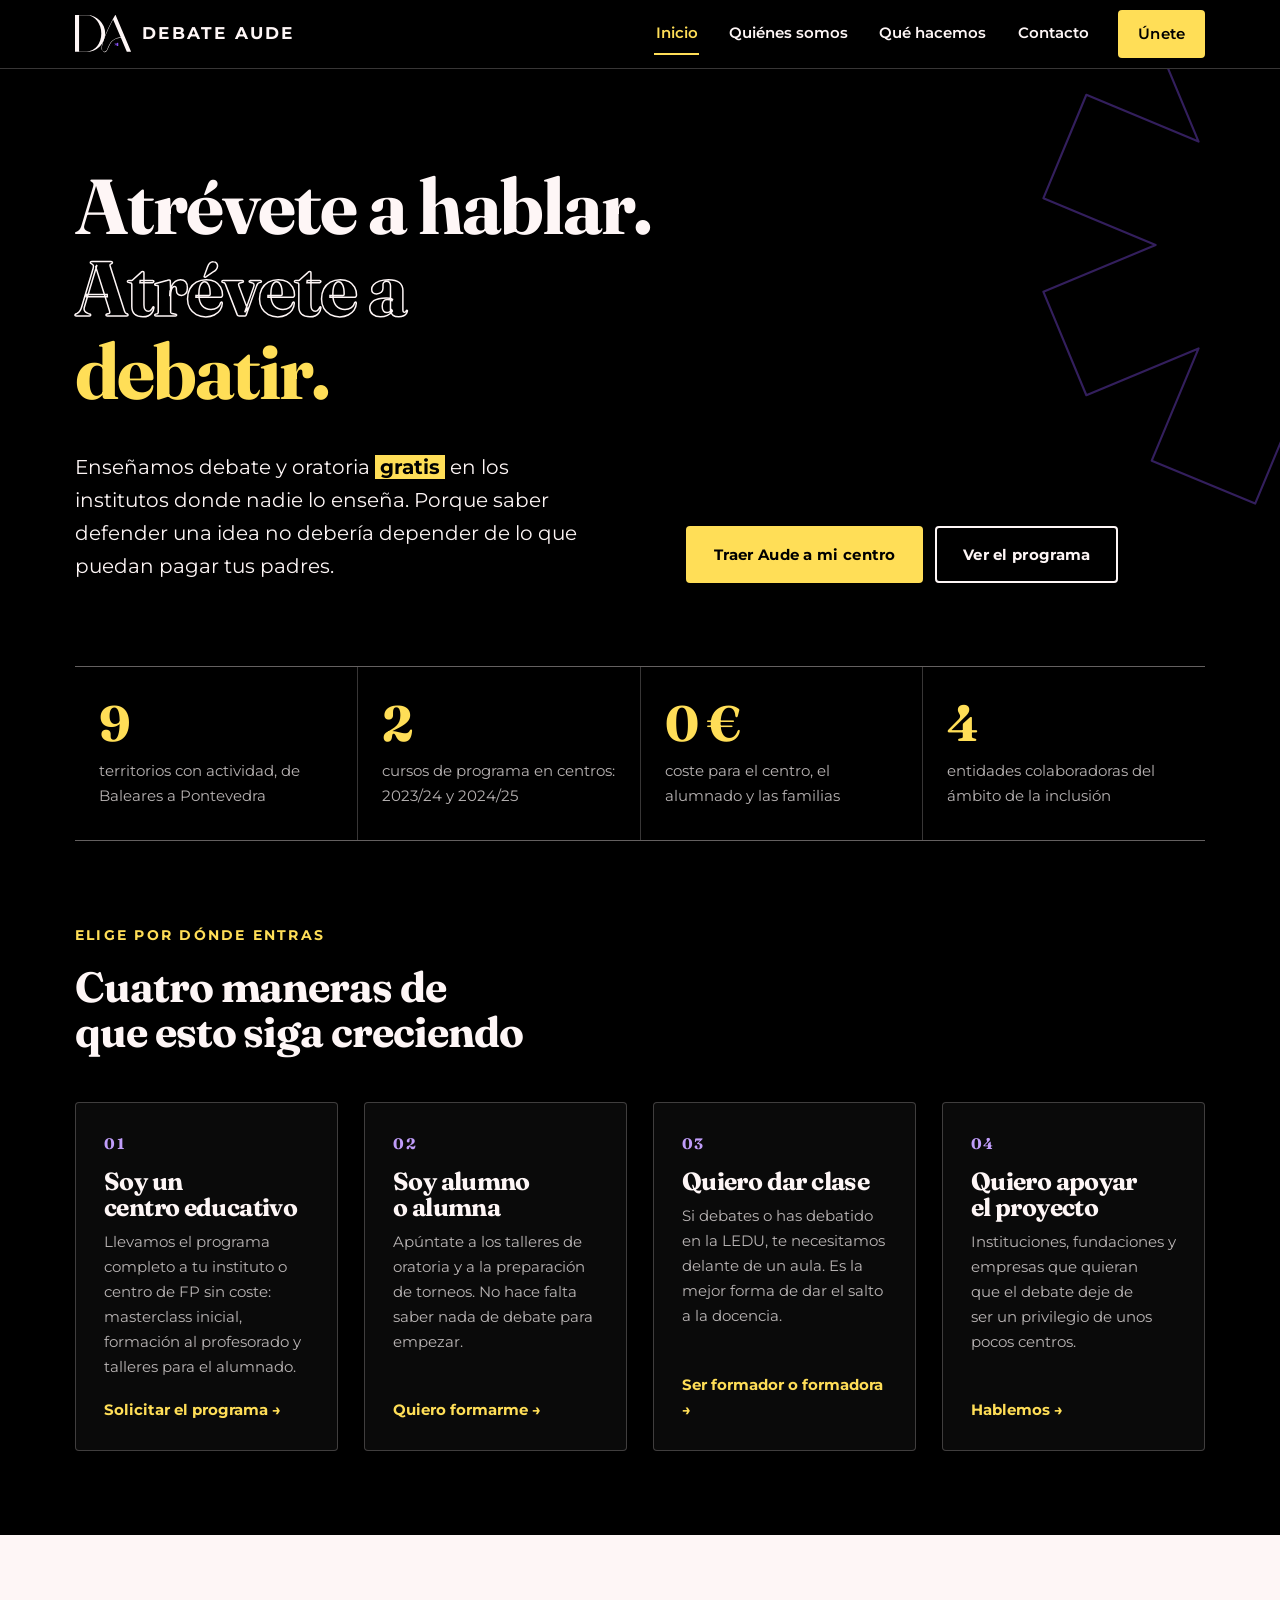
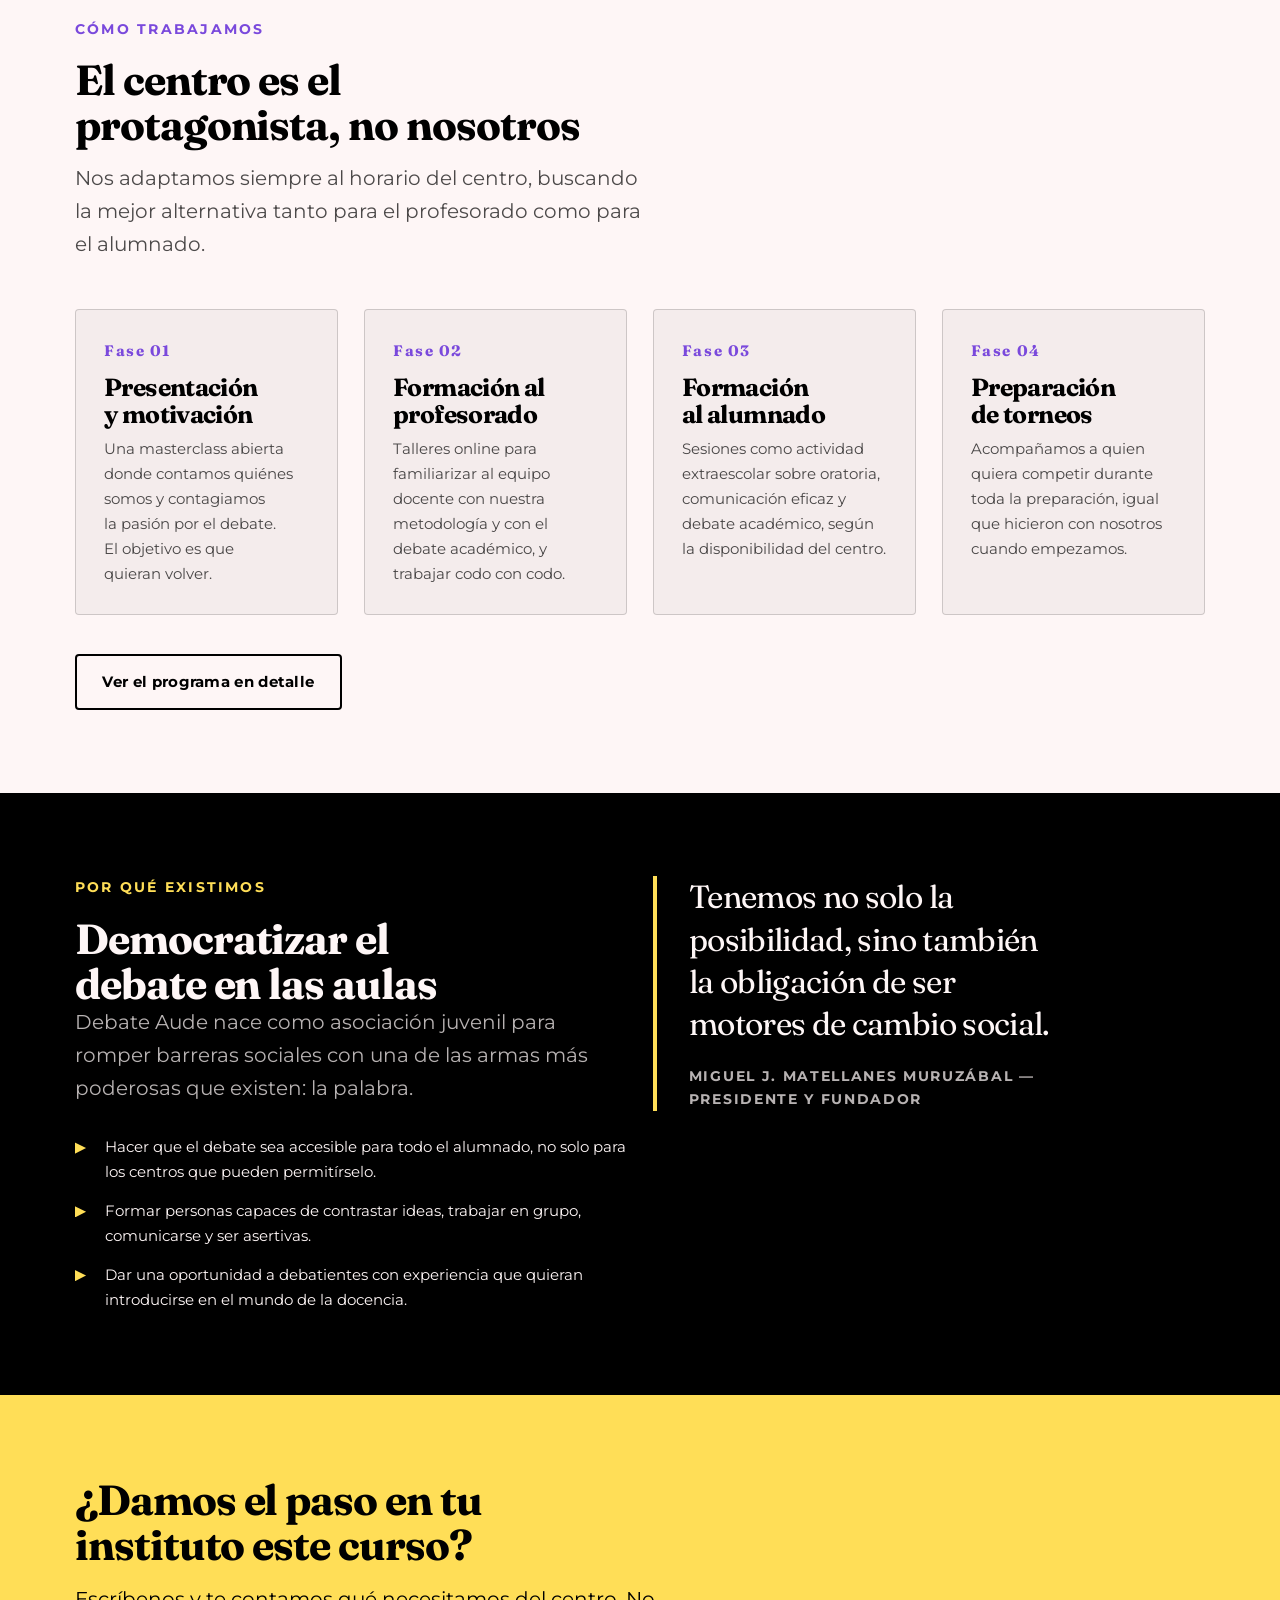
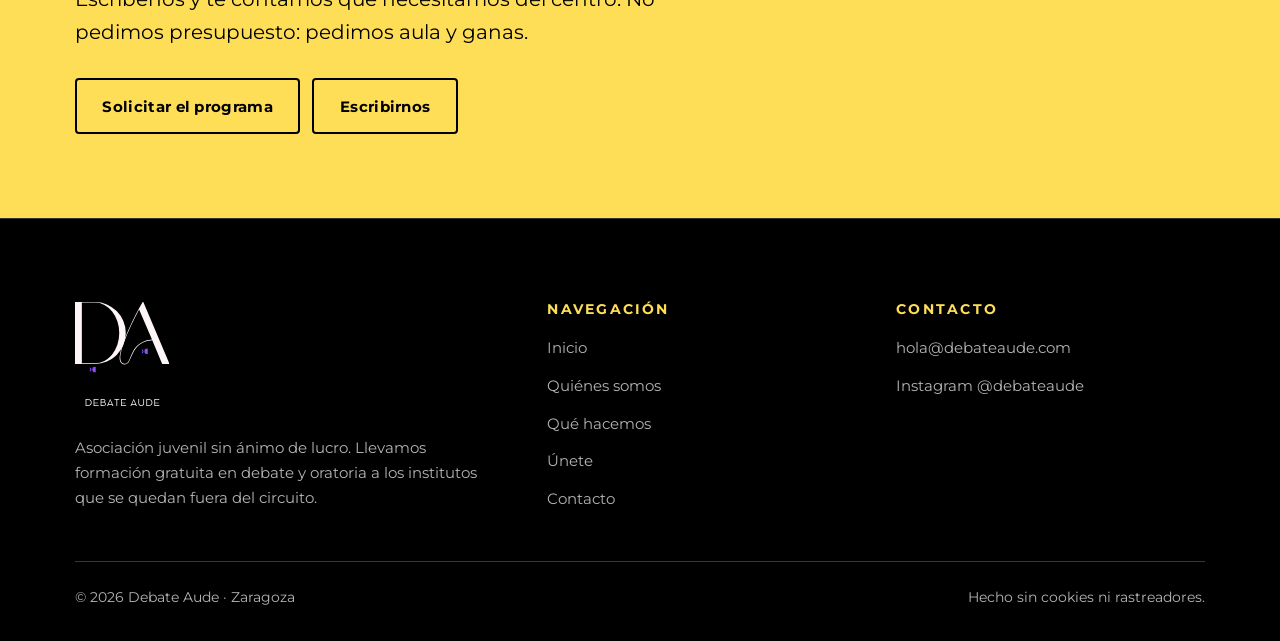
==== index.html @ 536e4e4a "Sitio completo de Debate Aude según el manual de identidad Identidad tomada del Manual de Identidad " ====
<!doctype html>
<html lang="es">
<head>
<meta charset="utf-8">
<meta name="viewport" content="width=device-width, initial-scale=1">
<title>Debate Aude · Formación gratuita en debate y oratoria</title>
<meta name="description" content="Asociación juvenil que lleva formación gratuita en debate y oratoria a institutos y centros de FP de toda España. Atrévete a hablar, atrévete a debatir.">
<link rel="canonical" href="https://debateaude.com/">
<meta name="theme-color" content="#000000">
<meta property="og:type" content="website">
<meta property="og:site_name" content="Debate Aude">
<meta property="og:locale" content="es_ES">
<meta property="og:title" content="Debate Aude · Formación gratuita en debate y oratoria">
<meta property="og:description" content="Asociación juvenil que lleva formación gratuita en debate y oratoria a institutos y centros de FP de toda España. Atrévete a hablar, atrévete a debatir.">
<meta property="og:url" content="https://debateaude.com/">
<meta property="og:image" content="https://debateaude.com/assets/og-debate-aude.png">
<meta property="og:image:width" content="1200">
<meta property="og:image:height" content="630">
<meta property="og:image:alt" content="Debate Aude — atrévete a hablar, atrévete a debatir">
<meta name="twitter:card" content="summary_large_image">
<link rel="icon" href="/assets/favicon.svg" type="image/svg+xml">
<link rel="preconnect" href="https://fonts.googleapis.com">
<link rel="preconnect" href="https://fonts.gstatic.com" crossorigin>
<link rel="stylesheet" href="https://fonts.googleapis.com/css2?family=Fraunces:ital,opsz,wght@0,9..144,400;0,9..144,700;1,9..144,400&family=Montserrat:wght@400;500;600;700&display=swap">
<link rel="stylesheet" href="/styles.css">
<script type="application/ld+json">
{
  "@context": "https://schema.org",
  "@type": "Organization",
  "@id": "https://debateaude.com/#organizacion",
  "name": "Debate Aude",
  "url": "https://debateaude.com/",
  "logo": "https://debateaude.com/assets/logo-aude.svg",
  "image": "https://debateaude.com/assets/og-debate-aude.png",
  "slogan": "Atrévete a hablar, atrévete a debatir",
  "description": "Asociación juvenil que imparte formación gratuita en debate y oratoria en institutos y centros de FP de toda España.",
  "email": "hola@debateaude.com",
  "foundingLocation": {"@type": "Place", "name": "Zaragoza, España"},
  "areaServed": {"@type": "Country", "name": "España"},
  "sameAs": ["https://www.instagram.com/debateaude/"],
  "contactPoint": [{
    "@type": "ContactPoint",
    "contactType": "Solicitudes de centros educativos",
    "email": "hola@debateaude.com",
    "availableLanguage": ["es"]
  }]
}
</script>
</head>
<body>
<a class="saltar" href="#contenido">Saltar al contenido principal</a>
<header class="cabecera">
  <div class="contenedor cabecera__fila">
    <a class="marca" href="/"><svg class="marca__iso" xmlns="http://www.w3.org/2000/svg" viewBox="0 0 193.67 130.95" role="img" aria-label="Debate Aude"><defs><clipPath id="cab-r1"><rect x="738.36" y="451.07" width="11.98" height="11.86"/></clipPath><clipPath id="cab-r2"><rect x="844.99" y="413.72" width="11.98" height="11.86"/></clipPath></defs><g transform="translate(-707.92 -318.71)"><path fill="currentColor" transform="translate(701.63 445.66) scale(0.17982 -0.17982)" d="M263 0H35V706H263Q335 706 398.0 678.5Q461 651 509.5 602.5Q558 554 585.5 490.0Q613 426 613 352Q613 279 585.5 215.0Q558 151 509.5 102.5Q461 54 398.0 27.0Q335 0 263 0ZM113 699V8H263Q320 8 370.0 34.5Q420 61 458.0 108.5Q496 156 517.5 218.0Q539 280 539 352Q539 424 517.5 486.5Q496 549 458.0 597.0Q420 645 370.0 672.0Q320 699 263 699Z"/><path fill="currentColor" transform="translate(792.8 445.66) scale(0.17982 -0.17982)" d="M521 0 408 271Q344 265 302.5 245.0Q261 225 235.5 196.5Q210 168 194.5 137.0Q179 106 167 79Q153 42 136.5 17.5Q120 -7 86 -6Q82 -5 78.5 -4.0Q75 -3 70 1Q29 19 37 88Q41 121 51.5 162.5Q62 204 80 252Q107 324 143.5 404.5Q180 485 220.5 563.5Q261 642 299 706H306L605 0ZM405 278 258 620Q212 532 165.5 434.5Q119 337 87 250Q69 202 58.5 161.0Q48 120 44 88Q43 57 49.0 35.5Q55 14 73 8Q78 7 80.5 6.0Q83 5 87 3Q117 1 132.0 24.0Q147 47 159 81Q171 109 187.0 140.5Q203 172 229.5 201.0Q256 230 298.0 251.0Q340 272 405 278Z"/><g clip-path="url(#cab-r1)" fill="var(--marca-acento, #8751F4)"><path fill-rule="evenodd" d="M733.54 457.07a4 4 0 1 0 7.99 0a4 4 0 1 0 -7.99 0ZM735.54 457.07a2 2 0 1 0 4 0a2 2 0 1 0 -4 0Z"/><path d="M743.53 457.07a6 6 0 1 0 11.99 0a6 6 0 1 0 -11.99 0Z"/></g><g clip-path="url(#cab-r2)" fill="var(--marca-acento, #8751F4)"><path fill-rule="evenodd" d="M840.18 419.72a4 4 0 1 0 7.99 0a4 4 0 1 0 -7.99 0ZM842.18 419.72a2 2 0 1 0 4 0a2 2 0 1 0 -4 0Z"/><path d="M850.17 419.72a6 6 0 1 0 11.99 0a6 6 0 1 0 -11.99 0Z"/></g></g></svg><span class="marca__texto">Debate Aude</span></a>
    <nav aria-label="Principal">
      <button class="nav__boton" type="button" id="nav-boton" aria-expanded="false" aria-controls="nav-lista" hidden>
        <span class="barras" aria-hidden="true"></span><span>Menú</span>
      </button>
      <ul class="nav__lista" id="nav-lista">
        <li><a href="/" aria-current="page">Inicio</a></li>
        <li><a href="/quienes-somos.html">Quiénes somos</a></li>
        <li><a href="/que-hacemos.html">Qué hacemos</a></li>
        <li><a href="/contacto.html">Contacto</a></li>
        <li><a class="boton boton--primario" href="/unete.html">Únete</a></li>
      </ul>
    </nav>
  </div>
</header>
<main id="contenido">

<section class="portada">
  <div class="portada__zigzag" aria-hidden="true"><svg xmlns="http://www.w3.org/2000/svg" viewBox="-2 -2 732.74 732.74" aria-hidden="true" focusable="false"><polyline points="574.74,60.5 510.12,218.62 668.24,152.62 728.74,298.37 570.62,364.37 728.74,430.37 668.24,576.12 510.12,510.12 574.74,668.24 429,728.74 364.37,570.62 298.37,728.74 152.62,668.24 218.62,510.12 60.5,576.12 0,430.37 158.12,364.37 0,298.37 60.5,152.62 218.62,218.62 152.62,60.5 298.37,0 364.37,158.12 429,0 574.74,60.5" fill="none" stroke="currentColor" stroke-width="3" stroke-linejoin="round"/></svg></div>
  <div class="contenedor">
    <h1>Atrévete a hablar.<br><span class="contorno">Atrévete a</span><br><span class="amarillo">debatir.</span></h1>
    <div class="portada__pie">
      <p>Enseñamos debate y oratoria <span class="marcado">gratis</span> en los institutos
      donde nadie lo enseña. Porque saber defender una idea no debería depender
      de lo que puedan pagar tus padres.</p>
      <div class="acciones">
        <a class="boton boton--primario" href="/unete.html#centro">Traer Aude a mi centro</a>
        <a class="boton boton--secundario" href="/que-hacemos.html">Ver el programa</a>
      </div>
    </div>
  </div>
</section>

<section aria-labelledby="cifras-titulo">
  <h2 class="solo-lectores" id="cifras-titulo">Debate Aude en cifras</h2>
  <div class="contenedor">
    <dl class="cifras">
      <div><dt>9</dt><dd>territorios con actividad, de Baleares a Pontevedra</dd></div>
      <div><dt>2</dt><dd>cursos de programa en centros: 2023/24 y 2024/25</dd></div>
      <div><dt>0 €</dt><dd>coste para el centro, el alumnado y las familias</dd></div>
      <div><dt>4</dt><dd>entidades colaboradoras del ámbito de la inclusión</dd></div>
    </dl>
  </div>
</section>

<section class="seccion" aria-labelledby="rutas-titulo">
  <div class="contenedor">
    <div class="encabezado">
      <p class="rotulo">Elige por dónde entras</p>
      <h2 id="rutas-titulo">Cuatro maneras de que esto siga creciendo</h2>
    </div>
    <ul class="rejilla rejilla--4">
      <li class="tarjeta"><span class="tarjeta__num">01</span>
        <h3>Soy un centro educativo</h3>
        <p>Llevamos el programa completo a tu instituto o centro de FP sin coste:
        masterclass inicial, formación al profesorado y talleres para el alumnado.</p>
        <a class="tarjeta__enlace" href="/unete.html#centro">Solicitar el programa</a></li>
      <li class="tarjeta"><span class="tarjeta__num">02</span>
        <h3>Soy alumno o alumna</h3>
        <p>Apúntate a los talleres de oratoria y a la preparación de torneos.
        No hace falta saber nada de debate para empezar.</p>
        <a class="tarjeta__enlace" href="/unete.html#alumnado">Quiero formarme</a></li>
      <li class="tarjeta"><span class="tarjeta__num">03</span>
        <h3>Quiero dar clase</h3>
        <p>Si debates o has debatido en la LEDU, te necesitamos delante de un aula.
        Es la mejor forma de dar el salto a la docencia.</p>
        <a class="tarjeta__enlace" href="/unete.html#voluntariado">Ser formador o formadora</a></li>
      <li class="tarjeta"><span class="tarjeta__num">04</span>
        <h3>Quiero apoyar el proyecto</h3>
        <p>Instituciones, fundaciones y empresas que quieran que el debate deje
        de ser un privilegio de unos pocos centros.</p>
        <a class="tarjeta__enlace" href="/contacto.html">Hablemos</a></li>
    </ul>
  </div>
</section>

<section class="seccion seccion--claro" aria-labelledby="programa-titulo">
  <div class="contenedor">
    <div class="encabezado">
      <p class="rotulo">Cómo trabajamos</p>
      <h2 id="programa-titulo">El centro es el protagonista, no nosotros</h2>
      <p class="entradilla">Nos adaptamos siempre al horario del centro, buscando la mejor
      alternativa tanto para el profesorado como para el alumnado.</p>
    </div>
    <ol class="rejilla rejilla--4">
      <li class="tarjeta"><span class="tarjeta__num">Fase 01</span>
        <h3>Presentación y motivación</h3>
        <p>Una masterclass abierta donde contamos quiénes somos y contagiamos la
        pasión por el debate. El objetivo es que quieran volver.</p></li>
      <li class="tarjeta"><span class="tarjeta__num">Fase 02</span>
        <h3>Formación al profesorado</h3>
        <p>Talleres online para familiarizar al equipo docente con nuestra metodología
        y con el debate académico, y trabajar codo con codo.</p></li>
      <li class="tarjeta"><span class="tarjeta__num">Fase 03</span>
        <h3>Formación al alumnado</h3>
        <p>Sesiones como actividad extraescolar sobre oratoria, comunicación eficaz
        y debate académico, según la disponibilidad del centro.</p></li>
      <li class="tarjeta"><span class="tarjeta__num">Fase 04</span>
        <h3>Preparación de torneos</h3>
        <p>Acompañamos a quien quiera competir durante toda la preparación, igual
        que hicieron con nosotros cuando empezamos.</p></li>
    </ol>
    <p class="tras-rejilla"><a class="boton boton--secundario" href="/que-hacemos.html">Ver el programa en detalle</a></p>
  </div>
</section>

<section class="seccion" aria-labelledby="mision-titulo">
  <div class="contenedor rejilla rejilla--2 alinear-arriba">
    <div>
      <p class="rotulo">Por qué existimos</p>
      <h2 id="mision-titulo" class="titulo-seccion">Democratizar el debate en las aulas</h2>
      <p class="entradilla">Debate Aude nace como asociación juvenil para romper barreras
      sociales con una de las armas más poderosas que existen: la palabra.</p>
      <ul class="lista-marcada espacio-arriba">
        <li>Hacer que el debate sea accesible para todo el alumnado, no solo para los
        centros que pueden permitírselo.</li>
        <li>Formar personas capaces de contrastar ideas, trabajar en grupo, comunicarse
        y ser asertivas.</li>
        <li>Dar una oportunidad a debatientes con experiencia que quieran introducirse
        en el mundo de la docencia.</li>
      </ul>
    </div>
    <figure class="cita">
      <blockquote><p>Tenemos no solo la posibilidad, sino también la obligación de ser
      motores de cambio social.</p></blockquote>
      <figcaption>Miguel J. Matellanes Muruzábal — Presidente y fundador</figcaption>
    </figure>
  </div>
</section>

<section class="seccion seccion--acento" aria-labelledby="cta-titulo">
  <div class="contenedor">
    <h2 id="cta-titulo" class="titulo-seccion estrecho">¿Damos el paso en tu instituto este curso?</h2>
    <p class="entradilla espacio-arriba-s">Escríbenos y te contamos qué necesitamos del
    centro. No pedimos presupuesto: pedimos aula y ganas.</p>
    <div class="acciones espacio-arriba">
      <a class="boton boton--secundario" href="/unete.html#centro">Solicitar el programa</a>
      <a class="boton boton--secundario" href="/contacto.html">Escribirnos</a>
    </div>
  </div>
</section>

</main>
<footer class="pie">
  <div class="contenedor">
    <div class="pie__rejilla">
      <div>
        <a class="marca marca--pie" href="/" aria-label="Debate Aude · inicio"><svg xmlns="http://www.w3.org/2000/svg" viewBox="0 0 193.67 212.99" role="img" aria-label="Debate Aude"><defs><clipPath id="pie-r1"><rect x="738.36" y="451.07" width="11.98" height="11.86"/></clipPath><clipPath id="pie-r2"><rect x="844.99" y="413.72" width="11.98" height="11.86"/></clipPath></defs><g transform="translate(-707.92 -318.71)"><path fill="currentColor" transform="translate(701.63 445.66) scale(0.17982 -0.17982)" d="M263 0H35V706H263Q335 706 398.0 678.5Q461 651 509.5 602.5Q558 554 585.5 490.0Q613 426 613 352Q613 279 585.5 215.0Q558 151 509.5 102.5Q461 54 398.0 27.0Q335 0 263 0ZM113 699V8H263Q320 8 370.0 34.5Q420 61 458.0 108.5Q496 156 517.5 218.0Q539 280 539 352Q539 424 517.5 486.5Q496 549 458.0 597.0Q420 645 370.0 672.0Q320 699 263 699Z"/><path fill="currentColor" transform="translate(792.8 445.66) scale(0.17982 -0.17982)" d="M521 0 408 271Q344 265 302.5 245.0Q261 225 235.5 196.5Q210 168 194.5 137.0Q179 106 167 79Q153 42 136.5 17.5Q120 -7 86 -6Q82 -5 78.5 -4.0Q75 -3 70 1Q29 19 37 88Q41 121 51.5 162.5Q62 204 80 252Q107 324 143.5 404.5Q180 485 220.5 563.5Q261 642 299 706H306L605 0ZM405 278 258 620Q212 532 165.5 434.5Q119 337 87 250Q69 202 58.5 161.0Q48 120 44 88Q43 57 49.0 35.5Q55 14 73 8Q78 7 80.5 6.0Q83 5 87 3Q117 1 132.0 24.0Q147 47 159 81Q171 109 187.0 140.5Q203 172 229.5 201.0Q256 230 298.0 251.0Q340 272 405 278Z"/><path fill="currentColor" transform="translate(727.68 531.7) scale(0.00933594 -0.00933594)" d="M215 32V1488Q215 1519 247 1519H759Q893 1519 1011.0 1482.0Q1129 1445 1225.5 1376.5Q1322 1308 1391.5 1214.0Q1461 1120 1498.5 1005.0Q1536 890 1536 760Q1536 630 1498.5 515.0Q1461 400 1391.0 306.0Q1321 212 1223.5 143.0Q1126 74 1007.0 37.0Q888 0 752 0H248Q215 0 215 32ZM382 160H751Q885 160 997.5 206.0Q1110 252 1193.0 334.0Q1276 416 1322.0 525.0Q1368 634 1368 760Q1368 886 1322.0 995.5Q1276 1105 1193.5 1187.0Q1111 1269 1000.0 1315.5Q889 1362 758 1362L382 1361Z"/><path fill="currentColor" transform="translate(744.03 531.7) scale(0.00933594 -0.00933594)" d="M1289 160Q1309 160 1320.5 150.0Q1332 140 1332 123V31Q1332 17 1322.5 8.5Q1313 0 1297 0H247Q215 0 215 32V1488Q215 1519 247 1519H1275Q1310 1519 1310 1489V1392Q1310 1360 1275 1360H382V732H1110Q1150 732 1150 699V608Q1150 577 1110 577H382V160Z"/><path fill="currentColor" transform="translate(758.44 531.7) scale(0.00933594 -0.00933594)" d="M1043 862Q1134 842 1207.5 785.5Q1281 729 1324.0 645.0Q1367 561 1367 458Q1367 362 1329.0 279.0Q1291 196 1223.5 133.0Q1156 70 1066.5 35.0Q977 0 873 0H241Q215 0 215 26V1494Q215 1519 241 1519H828Q915 1519 991.0 1491.5Q1067 1464 1124.5 1415.0Q1182 1366 1214.0 1300.5Q1246 1235 1246 1159Q1246 1094 1219.5 1035.0Q1193 976 1147.5 931.0Q1102 886 1043 862ZM1086 1136Q1086 1201 1051.5 1253.5Q1017 1306 958.5 1336.5Q900 1367 828 1367H382V911H828Q900 911 958.5 940.0Q1017 969 1051.5 1020.0Q1086 1071 1086 1136ZM870 153Q939 153 999.0 177.0Q1059 201 1104.0 244.0Q1149 287 1174.5 344.5Q1200 402 1200 468Q1200 558 1156.0 626.5Q1112 695 1037.0 733.5Q962 772 870 772H382V153Z"/><path fill="currentColor" transform="translate(773.22 531.7) scale(0.00933594 -0.00933594)" d="M1412 36Q1420 20 1413.0 8.5Q1406 -3 1387 -3H1269Q1258 -3 1249.5 5.0Q1241 13 1236 24L1155 218H310L230 25Q226 14 216.5 6.0Q207 -2 196 -2H80Q61 -2 54.0 8.5Q47 19 54 37L692 1504Q704 1532 729 1532H737Q748 1532 758.5 1524.0Q769 1516 774 1503ZM371 365H1094L733 1234Z"/><path fill="currentColor" transform="translate(787.91 531.7) scale(0.00933594 -0.00933594)" d="M65 1403V1489Q65 1519 96 1519H1120Q1149 1519 1149 1489V1403Q1149 1371 1120 1371H690V30Q690 -2 659 -2H554Q523 -2 523 30V1371H96Q65 1371 65 1403Z"/><path fill="currentColor" transform="translate(800.26 531.7) scale(0.00933594 -0.00933594)" d="M1289 160Q1309 160 1320.5 150.0Q1332 140 1332 123V31Q1332 17 1322.5 8.5Q1313 0 1297 0H247Q215 0 215 32V1488Q215 1519 247 1519H1275Q1310 1519 1310 1489V1392Q1310 1360 1275 1360H382V732H1110Q1150 732 1150 699V608Q1150 577 1110 577H382V160Z"/><path fill="currentColor" transform="translate(821.26 531.7) scale(0.00933594 -0.00933594)" d="M1412 36Q1420 20 1413.0 8.5Q1406 -3 1387 -3H1269Q1258 -3 1249.5 5.0Q1241 13 1236 24L1155 218H310L230 25Q226 14 216.5 6.0Q207 -2 196 -2H80Q61 -2 54.0 8.5Q47 19 54 37L692 1504Q704 1532 729 1532H737Q748 1532 758.5 1524.0Q769 1516 774 1503ZM371 365H1094L733 1234Z"/><path fill="currentColor" transform="translate(835.96 531.7) scale(0.00933594 -0.00933594)" d="M350 1496V607Q350 509 384.5 424.5Q419 340 481.5 277.0Q544 214 627.5 178.5Q711 143 808 143Q905 143 988.5 178.5Q1072 214 1134.0 277.0Q1196 340 1231.0 424.5Q1266 509 1266 607V1496Q1266 1522 1293 1522H1407Q1434 1522 1434 1496V602Q1434 468 1387.0 354.0Q1340 240 1255.5 156.0Q1171 72 1056.5 25.5Q942 -21 808 -21Q673 -21 559.0 26.0Q445 73 360.5 158.5Q276 244 229.5 359.0Q183 474 183 609V1496Q183 1522 208 1522H326Q350 1522 350 1496Z"/><path fill="currentColor" transform="translate(852.06 531.7) scale(0.00933594 -0.00933594)" d="M215 32V1488Q215 1519 247 1519H759Q893 1519 1011.0 1482.0Q1129 1445 1225.5 1376.5Q1322 1308 1391.5 1214.0Q1461 1120 1498.5 1005.0Q1536 890 1536 760Q1536 630 1498.5 515.0Q1461 400 1391.0 306.0Q1321 212 1223.5 143.0Q1126 74 1007.0 37.0Q888 0 752 0H248Q215 0 215 32ZM382 160H751Q885 160 997.5 206.0Q1110 252 1193.0 334.0Q1276 416 1322.0 525.0Q1368 634 1368 760Q1368 886 1322.0 995.5Q1276 1105 1193.5 1187.0Q1111 1269 1000.0 1315.5Q889 1362 758 1362L382 1361Z"/><path fill="currentColor" transform="translate(868.41 531.7) scale(0.00933594 -0.00933594)" d="M1289 160Q1309 160 1320.5 150.0Q1332 140 1332 123V31Q1332 17 1322.5 8.5Q1313 0 1297 0H247Q215 0 215 32V1488Q215 1519 247 1519H1275Q1310 1519 1310 1489V1392Q1310 1360 1275 1360H382V732H1110Q1150 732 1150 699V608Q1150 577 1110 577H382V160Z"/><g clip-path="url(#pie-r1)" fill="var(--marca-acento, #8751F4)"><path fill-rule="evenodd" d="M733.54 457.07a4 4 0 1 0 7.99 0a4 4 0 1 0 -7.99 0ZM735.54 457.07a2 2 0 1 0 4 0a2 2 0 1 0 -4 0Z"/><path d="M743.53 457.07a6 6 0 1 0 11.99 0a6 6 0 1 0 -11.99 0Z"/></g><g clip-path="url(#pie-r2)" fill="var(--marca-acento, #8751F4)"><path fill-rule="evenodd" d="M840.18 419.72a4 4 0 1 0 7.99 0a4 4 0 1 0 -7.99 0ZM842.18 419.72a2 2 0 1 0 4 0a2 2 0 1 0 -4 0Z"/><path d="M850.17 419.72a6 6 0 1 0 11.99 0a6 6 0 1 0 -11.99 0Z"/></g></g></svg></a>
        <p class="pie__lema">Asociación juvenil sin ánimo de lucro. Llevamos formación
        gratuita en debate y oratoria a los institutos que se quedan fuera del circuito.</p>
      </div>
      <div>
        <h2>Navegación</h2>
        <ul>
          <li><a href="/">Inicio</a></li>
          <li><a href="/quienes-somos.html">Quiénes somos</a></li>
          <li><a href="/que-hacemos.html">Qué hacemos</a></li>
          <li><a href="/unete.html">Únete</a></li>
          <li><a href="/contacto.html">Contacto</a></li>
        </ul>
      </div>
      <div>
        <h2>Contacto</h2>
        <ul>
          <li><a href="mailto:hola@debateaude.com">hola@debateaude.com</a></li>
          <li><a href="https://www.instagram.com/debateaude/" rel="me noopener">Instagram @debateaude</a></li>
        </ul>
      </div>
    </div>
    <div class="pie__legal">
      <p>© <span id="anyo">2026</span> Debate Aude · Zaragoza</p>
      <p>Hecho sin cookies ni rastreadores.</p>
    </div>
  </div>
</footer>
<script src="/js/main.js" defer></script>
</body>
</html>
---- styles.css ----
/* ==========================================================================
   Debate Aude · hoja de estilos única
   Identidad tomada del Manual de Identidad AUDE (Zaragoza, 2026).

   ▼▼▼  PARA CAMBIAR LA PALETA, EDITA SOLO ESTAS CINCO LÍNEAS  ▼▼▼ */
:root {
  --marca-fondo:   #000000;  /* fondo dominante            (manual: negro)   */
  --marca-texto:   #FEF6F6;  /* texto sobre el fondo       (manual: hueso)   */
  --marca-accion:  #FFDE57;  /* botones y acentos          (manual: amarillo)*/
  --marca-apoyo:   #C09DFA;  /* segundo acento             (manual: lila)    */
  --marca-acento:  #8751F4;  /* marcas del logo, detalles  (manual: morado)  */
}
/* ▲▲▲  FIN DEL BLOQUE EDITABLE  ▲▲▲

   El resto de la hoja deriva de esas cinco variables. Los colores del
   manual que NO aparecen aquí (#D8B70B oro) se han dejado fuera a
   propósito: sobre hueso da 1,84:1 de contraste y no es usable como
   texto en ningún tamaño.
   ========================================================================== */

:root {
  /* Derivados. No hace falta tocarlos al cambiar la paleta. */
  --claro-fondo:   var(--marca-texto);
  --claro-texto:   var(--marca-fondo);
  --linea:         color-mix(in srgb, var(--marca-texto) 22%, transparent);
  --linea-clara:   color-mix(in srgb, var(--marca-fondo) 16%, transparent);
  --tenue:         color-mix(in srgb, var(--marca-texto) 72%, transparent);
  --tenue-claro:   color-mix(in srgb, var(--marca-fondo) 70%, transparent);
  --sombra:        0 18px 50px rgb(0 0 0 / .35);

  /* Morados seguros para TEXTO. El morado de marca (#8751F4) da 4,26:1
     sobre negro y 4,00:1 sobre las tarjetas claras: no llega a AA. Estos
     dos derivados sí, y son indistinguibles a simple vista.
     --marca-acento se sigue usando tal cual en el logo y en decoración. */
  --acento-oscuro: var(--marca-apoyo);   /* texto sobre fondo negro  9,44:1 */
  --acento-claro:  #7A49DC;              /* texto sobre fondo hueso  5,17:1 */

  /* Tipografía (manual: Fraunces para display, Montserrat para texto) */
  --display: "Fraunces", Georgia, "Times New Roman", serif;
  --texto:   "Montserrat", system-ui, -apple-system, "Segoe UI", sans-serif;

  /* Escala fluida: de 360px a 1280px */
  --p-xs:  clamp(.75rem, .7rem + .25vw, .875rem);
  --p-sm:  clamp(.875rem, .84rem + .18vw, .95rem);
  --p:     clamp(1rem, .96rem + .2vw, 1.075rem);
  --p-lg:  clamp(1.075rem, 1rem + .4vw, 1.25rem);
  --h3:    clamp(1.25rem, 1.1rem + .7vw, 1.55rem);
  --h2:    clamp(1.7rem, 1.35rem + 1.6vw, 2.65rem);
  --h1:    clamp(2.4rem, 1.5rem + 4.2vw, 5.25rem);

  --ancho: 1200px;
  --hueco: clamp(1.25rem, .9rem + 1.6vw, 2.5rem);
  --aire:  clamp(3rem, 2rem + 4vw, 6rem);
  --radio: 4px;
}

/* ---------- Reinicio mínimo ---------- */
*, *::before, *::after { box-sizing: border-box; }
* { margin: 0; }

html { -webkit-text-size-adjust: 100%; }

body {
  background: var(--marca-fondo);
  color: var(--marca-texto);
  font-family: var(--texto);
  font-size: var(--p);
  line-height: 1.65;
  -webkit-font-smoothing: antialiased;
  overflow-x: hidden;             /* red de seguridad: nada desborda a 360px */
}

/* El atributo hidden tiene que ganar a cualquier display de componente:
   si no, un .campo__error{display:flex} sigue ocupando sitio aunque esté
   marcado como oculto. */
[hidden] { display: none !important; }

img, svg, video { display: block; max-width: 100%; }
img { height: auto; }
ul, ol { list-style: none; padding: 0; }
button, input, select, textarea { font: inherit; color: inherit; }

h1, h2, h3, h4 {
  font-family: var(--display);
  font-weight: 700;
  line-height: 1.06;
  letter-spacing: -.025em;
  text-wrap: balance;
}
p { text-wrap: pretty; }

a { color: inherit; }

/* Foco visible sobre cualquier fondo: doble anillo. */
:focus-visible {
  outline: 3px solid var(--marca-accion);
  outline-offset: 3px;
  border-radius: 2px;
}
.seccion--claro :focus-visible { outline-color: var(--acento-claro); }

@media (prefers-reduced-motion: reduce) {
  *, *::before, *::after {
    animation-duration: .001ms !important;
    transition-duration: .001ms !important;
    scroll-behavior: auto !important;
  }
}
@media (prefers-reduced-motion: no-preference) {
  html { scroll-behavior: smooth; }
}

/* ---------- Utilidades ---------- */
.contenedor {
  width: 100%;
  max-width: var(--ancho);
  margin-inline: auto;
  padding-inline: var(--hueco);
}

.solo-lectores {
  position: absolute; width: 1px; height: 1px;
  padding: 0; margin: -1px; overflow: hidden;
  clip-path: inset(50%); white-space: nowrap; border: 0;
}

.saltar {
  position: absolute; left: var(--hueco); top: 0;
  transform: translateY(-140%);
  z-index: 100;
  background: var(--marca-accion); color: #000;
  padding: .8rem 1.2rem; font-weight: 700; text-decoration: none;
}
.saltar:focus { transform: translateY(.5rem); }

.seccion { padding-block: var(--aire); }
.seccion--claro { background: var(--claro-fondo); color: var(--claro-texto); }
.seccion--acento { background: var(--marca-accion); color: #000; }

.rotulo {
  font-family: var(--texto);
  font-size: var(--p-xs);
  font-weight: 700;
  letter-spacing: .16em;
  text-transform: uppercase;
  color: var(--marca-accion);
  margin-bottom: 1.1rem;
}
.seccion--claro .rotulo { color: var(--acento-claro); }
.seccion--acento .rotulo { color: #000; }

.entradilla {
  font-size: var(--p-lg);
  color: var(--tenue);
  max-width: 46ch;
}
.seccion--claro .entradilla { color: var(--tenue-claro); }
.seccion--acento .entradilla { color: #000; }

/* ---------- Botones ---------- */
.boton {
  display: inline-flex; align-items: center; justify-content: center;
  gap: .5rem;
  min-height: 48px;                       /* objetivo táctil cómodo */
  padding: .85rem 1.6rem;
  font-family: var(--texto);
  font-size: var(--p-sm);
  font-weight: 700;
  letter-spacing: .02em;
  text-decoration: none;
  text-align: center;
  border: 2px solid transparent;
  border-radius: var(--radio);
  cursor: pointer;
  transition: transform .12s ease, background-color .12s ease, color .12s ease;
}
.boton:hover { transform: translateY(-2px); }
.boton:active { transform: translateY(0); }

.boton--primario { background: var(--marca-accion); color: #000; }
.boton--primario:hover { background: color-mix(in srgb, var(--marca-accion) 82%, #fff); }

.boton--secundario { border-color: currentColor; background: transparent; }
.boton--secundario:hover { background: var(--marca-texto); color: var(--marca-fondo); }
.seccion--claro .boton--secundario:hover,
.seccion--acento .boton--secundario:hover { background: #000; color: var(--marca-texto); }

.boton[disabled] { opacity: .55; cursor: not-allowed; transform: none; }

.acciones { display: flex; flex-wrap: wrap; gap: .75rem; }

/* ---------- Cabecera ---------- */
.cabecera {
  position: sticky; top: 0; z-index: 50;
  background: var(--marca-fondo);
  border-bottom: 1px solid var(--linea);
}
.cabecera__fila {
  display: flex; align-items: center; justify-content: space-between;
  gap: 1rem;
  min-height: 68px;
  padding-block: .6rem;
}
/* Lockup de cabecera: el del manual es vertical y a 44px de alto deja el
   wordmark ilegible, así que en la cabecera se usa el isotipo junto al
   nombre compuesto en Montserrat. El margen de seguridad del manual
   (≈ media altura del monograma) se respeta con el padding. */
.marca {
  display: inline-flex; align-items: center; gap: .7rem;
  padding: .3rem .6rem .3rem 0;
  text-decoration: none;
}
.marca__iso { width: auto; height: 38px; color: var(--marca-texto); flex: none; }
.marca__texto {
  font-family: var(--texto);
  font-size: clamp(.9rem, .84rem + .3vw, 1.05rem);
  font-weight: 700;
  letter-spacing: .13em;
  text-transform: uppercase;
  white-space: nowrap;
}
/* En el pie sí cabe el lockup completo del manual, a tamaño legible. */
.marca--pie { padding: 0; }
.marca--pie svg { width: auto; height: 104px; color: var(--marca-texto); }
.pie__lema { margin-top: 1.3rem; font-size: var(--p-sm); color: var(--tenue); max-width: 42ch; }

.nav__boton {
  display: inline-flex; align-items: center; gap: .55rem;
  min-height: 44px; padding: .5rem .8rem;
  background: transparent; border: 2px solid var(--linea);
  border-radius: var(--radio);
  font-size: var(--p-sm); font-weight: 700;
}
.nav__boton .barras, .nav__boton .barras::before, .nav__boton .barras::after {
  display: block; width: 20px; height: 2px; background: currentColor;
  content: ""; position: relative;
}
.nav__boton .barras::before { top: -6px; }
.nav__boton .barras::after  { top: 4px; }
.nav__boton[aria-expanded="true"] .barras { background: transparent; }
.nav__boton[aria-expanded="true"] .barras::before { top: 0; transform: rotate(45deg); }
.nav__boton[aria-expanded="true"] .barras::after  { top: -2px; transform: rotate(-45deg); }

.nav__lista { display: flex; align-items: center; gap: clamp(1rem, 2.2vw, 2rem); }
.nav__lista a {
  display: inline-block;
  padding: .45rem .1rem;
  font-size: var(--p-sm); font-weight: 600;
  text-decoration: none;
  border-bottom: 2px solid transparent;
}
.nav__lista a:hover { border-bottom-color: var(--marca-accion); }
.nav__lista a[aria-current="page"]:not(.boton) {
  color: var(--marca-accion);
  border-bottom-color: var(--marca-accion);
}
/* El botón "Únete" ya destaca por sí mismo; marcarlo como página actual
   con un subrayado, nunca recoloreando el texto sobre el mismo amarillo. */
.nav__lista .boton[aria-current="page"] { box-shadow: inset 0 -4px 0 #000; }
.nav__lista .boton { padding: .6rem 1.1rem; min-height: 44px; }
.nav__lista .boton:hover { border-bottom-color: transparent; }

@media (max-width: 860px) {
  .nav__lista {
    position: absolute; left: 0; right: 0; top: 100%;
    flex-direction: column; align-items: stretch; gap: 0;
    background: var(--marca-fondo);
    border-bottom: 1px solid var(--linea);
    padding: .5rem var(--hueco) 1.4rem;
  }
    .nav__lista li { border-top: 1px solid var(--linea); }
  .nav__lista a { padding: .95rem .2rem; font-size: var(--p); }
  .nav__lista .boton { margin-top: 1rem; width: 100%; }
  .nav__lista li:has(.boton) { border-top: 0; }
}
@media (min-width: 861px) {
  .nav__boton { display: none; }
  /* Red de seguridad: si el JS dejó la lista marcada como oculta al
     pasar de móvil a escritorio, en escritorio se ve igualmente.
     Necesita !important porque [hidden] lo lleva de forma global. */
  .nav__lista[hidden] { display: flex !important; }
}

/* ---------- Portada ---------- */
.portada { position: relative; overflow: hidden; padding-block: clamp(2.5rem, 1rem + 7vw, 6rem) var(--aire); }
.portada__zigzag {
  position: absolute; right: -22%; top: -14%;
  width: min(48vw, 520px);
  color: var(--marca-acento);
  opacity: .38;
  pointer-events: none;
}
/* En móvil el motivo compite con el titular: se retira. */
@media (max-width: 700px) { .portada__zigzag { display: none; } }
.portada__caja { position: relative; max-width: 22ch; }
.portada h1 { font-size: var(--h1); max-width: 15ch; }
.portada h1 .amarillo { color: var(--marca-accion); }
.portada h1 .contorno {
  color: transparent;
  -webkit-text-stroke: 1.5px var(--marca-texto);
  paint-order: stroke fill;
}
/* Sin soporte de text-stroke (o con contraste forzado) el texto sería
   invisible: se rellena de nuevo. */
@supports not (-webkit-text-stroke: 1px red) {
  .portada h1 .contorno { color: var(--marca-texto); }
}
@media (forced-colors: active) {
  .portada h1 .contorno { color: CanvasText; -webkit-text-stroke: 0; }
}
.portada__caja { max-width: none; }
.portada__pie {
  display: grid; gap: clamp(1.5rem, 3vw, 3rem);
  grid-template-columns: 1fr;
  margin-top: clamp(1.75rem, 3vw, 2.75rem);
  align-items: end;
}
@media (min-width: 780px) { .portada__pie { grid-template-columns: 1.05fr .95fr; } }
.portada__pie p { font-size: var(--p-lg); max-width: 40ch; }
.marcado { background: var(--marca-accion); color: #000; padding: 0 .25em; font-weight: 700; }

/* ---------- Cifras ---------- */
.cifras {
  display: grid; gap: 1px;
  grid-template-columns: repeat(2, 1fr);
  background: var(--linea);
  border-block: 1px solid var(--linea);
}
@media (min-width: 720px) { .cifras { grid-template-columns: repeat(4, 1fr); } }
.cifras > div { background: var(--marca-fondo); padding: clamp(1.25rem, 2.5vw, 2rem) clamp(1rem, 2vw, 1.5rem); }
.cifras dt { font-family: var(--display); font-size: clamp(2rem, 1.4rem + 2.4vw, 3.1rem); font-weight: 700; line-height: 1; letter-spacing: -.03em; color: var(--marca-accion); }
.cifras dd { margin: .6rem 0 0; font-size: var(--p-sm); color: var(--tenue); }

/* ---------- Rejilla de tarjetas ---------- */
.rejilla { display: grid; gap: clamp(1rem, 2vw, 1.75rem); grid-template-columns: 1fr; }
@media (min-width: 620px)  { .rejilla--2 { grid-template-columns: repeat(2, 1fr); } }
@media (min-width: 620px)  { .rejilla--4 { grid-template-columns: repeat(2, 1fr); } }
@media (min-width: 980px)  { .rejilla--4 { grid-template-columns: repeat(4, 1fr); } }
@media (min-width: 860px)  { .rejilla--3 { grid-template-columns: repeat(3, 1fr); } }

.tarjeta {
  display: flex; flex-direction: column;
  padding: clamp(1.25rem, 2.2vw, 1.9rem);
  border: 1px solid var(--linea);
  border-radius: var(--radio);
  background: color-mix(in srgb, var(--marca-texto) 4%, transparent);
}
.seccion--claro .tarjeta {
  border-color: var(--linea-clara);
  background: color-mix(in srgb, var(--marca-fondo) 4%, transparent);
}
.tarjeta__num {
  font-family: var(--display); font-size: var(--p-sm); font-weight: 700;
  color: var(--acento-oscuro); letter-spacing: .1em;
}
.seccion--claro .tarjeta__num { color: var(--acento-claro); }
.tarjeta h3 { font-size: var(--h3); margin: .7rem 0 .55rem; }
.tarjeta p { font-size: var(--p-sm); color: var(--tenue); }
.seccion--claro .tarjeta p { color: var(--tenue-claro); }
.tarjeta__enlace {
  margin-top: auto; padding-top: 1.1rem;
  font-size: var(--p-sm); font-weight: 700;
  color: var(--marca-accion); text-decoration: none;
}
.tarjeta__enlace:hover { text-decoration: underline; text-underline-offset: 3px; }
.seccion--claro .tarjeta__enlace { color: var(--acento-claro); }
.tarjeta__enlace::after { content: " →"; }

/* ---------- Encabezado de sección ---------- */
.encabezado { max-width: 60ch; margin-bottom: clamp(2rem, 4vw, 3rem); }
.encabezado h2 { font-size: var(--h2); margin-bottom: .9rem; }

/* ---------- Cita ---------- */
.cita { border-left: 4px solid var(--marca-accion); padding-left: clamp(1.1rem, 2.5vw, 2rem); max-width: 34ch; }
.cita blockquote { font-family: var(--display); font-size: clamp(1.3rem, 1rem + 1.4vw, 2rem); line-height: 1.32; letter-spacing: -.02em; }
.cita blockquote p { text-wrap: balance; }
.cita figcaption { margin-top: 1.2rem; font-size: var(--p-xs); font-weight: 700; letter-spacing: .12em; text-transform: uppercase; color: var(--tenue); }
.seccion--claro .cita figcaption { color: var(--tenue-claro); }
.cita { max-width: 40ch; }

/* ---------- Listas de contenido ---------- */
.lista-marcada { display: grid; gap: .85rem; }
.lista-marcada li { position: relative; padding-left: 1.9rem; font-size: var(--p-sm); }
.lista-marcada li::before {
  content: ""; position: absolute; left: 0; top: .55em;
  width: .7rem; height: .7rem;
  background: var(--marca-accion);
  clip-path: polygon(0 0, 100% 50%, 0 100%);
}
.seccion--claro .lista-marcada li::before { background: var(--acento-claro); }

/* ---------- Pie ---------- */
.pie { border-top: 1px solid var(--linea); padding-block: var(--aire) 2rem; }
.pie__rejilla { display: grid; gap: 2.5rem; grid-template-columns: 1fr; }
@media (min-width: 760px) { .pie__rejilla { grid-template-columns: 1.4fr 1fr 1fr; } }
.pie h2 { font-family: var(--texto); font-size: var(--p-xs); font-weight: 700; letter-spacing: .16em; text-transform: uppercase; color: var(--marca-accion); margin-bottom: 1rem; }
.pie ul { display: grid; gap: .6rem; }
.pie a { font-size: var(--p-sm); text-decoration: none; color: var(--tenue); }
.pie a:hover { color: var(--marca-texto); text-decoration: underline; text-underline-offset: 3px; }
.pie__legal {
  display: flex; flex-wrap: wrap; gap: .6rem 1.5rem; justify-content: space-between;
  margin-top: 3rem; padding-top: 1.5rem;
  border-top: 1px solid var(--linea);
  font-size: var(--p-xs); color: var(--tenue);
}

/* ---------- Formularios ---------- */
.formulario { max-width: 44rem; }
.campos { display: grid; gap: 1.4rem; }
@media (min-width: 640px) { .campos--2 { grid-template-columns: repeat(2, 1fr); } .campo--ancho { grid-column: 1 / -1; } }

.campo { display: grid; gap: .45rem; }
.campo > label { font-size: var(--p-sm); font-weight: 700; }
.campo__ayuda { font-size: var(--p-xs); color: var(--tenue); }
.seccion--claro .campo__ayuda { color: var(--tenue-claro); }
.campo .obligatorio { color: var(--marca-accion); }
.seccion--claro .campo .obligatorio { color: var(--acento-claro); }

.campo input, .campo select, .campo textarea {
  width: 100%;
  min-height: 48px;
  padding: .7rem .9rem;
  background: color-mix(in srgb, var(--marca-texto) 6%, transparent);
  color: var(--marca-texto);
  border: 2px solid var(--linea);
  border-radius: var(--radio);
}
.seccion--claro .campo input,
.seccion--claro .campo select,
.seccion--claro .campo textarea {
  background: #fff; color: var(--claro-texto); border-color: var(--linea-clara);
}
.campo textarea { min-height: 8.5rem; resize: vertical; }
.campo input::placeholder, .campo textarea::placeholder { color: color-mix(in srgb, var(--marca-texto) 50%, transparent); }
.seccion--claro .campo input::placeholder,
.seccion--claro .campo textarea::placeholder { color: color-mix(in srgb, var(--marca-fondo) 45%, transparent); }

.campo input:focus, .campo select:focus, .campo textarea:focus { border-color: var(--marca-accion); }
.campo [aria-invalid="true"] { border-color: #FF8A7A; }
.seccion--claro .campo [aria-invalid="true"] { border-color: #C2261A; }

.campo__error {
  display: flex; align-items: flex-start; gap: .4rem;
  font-size: var(--p-sm); font-weight: 600; color: #FF8A7A;
}
.seccion--claro .campo__error { color: #A81B10; }
.campo__error::before { content: "⚠"; font-size: 1em; line-height: 1.4; }

/* casillas de verificación */
.campo--casilla { grid-template-columns: auto 1fr; align-items: start; gap: .5rem .75rem; }
.campo--casilla input { width: 22px; height: 22px; min-height: 0; margin-top: .28rem; accent-color: var(--marca-acento); }
.campo--casilla label { font-weight: 400; font-size: var(--p-sm); }
.campo--casilla .campo__error { grid-column: 1 / -1; }

/* honeypot: fuera de pantalla, nunca display:none (algunos bots lo detectan) */
.trampa { position: absolute; left: -9999px; width: 1px; height: 1px; overflow: hidden; }

.form__estado {
  margin-top: 1.4rem; padding: .95rem 1.1rem;
  border-left: 4px solid var(--marca-apoyo);
  background: color-mix(in srgb, var(--marca-texto) 7%, transparent);
  font-size: var(--p-sm);
}
.seccion--claro .form__estado { background: color-mix(in srgb, var(--marca-fondo) 6%, transparent); }
.form__estado--error { border-left-color: #FF8A7A; }
.seccion--claro .form__estado--error { border-left-color: #A81B10; }
.form__estado--ok { border-left-color: var(--marca-accion); }

.form__exito {
  border: 2px solid var(--marca-accion);
  border-radius: var(--radio);
  padding: clamp(1.4rem, 3vw, 2.2rem);
}
.form__exito h2 { font-size: var(--h3); margin-bottom: .7rem; }
.form__exito p { font-size: var(--p-sm); color: var(--tenue); }
.seccion--claro .form__exito p { color: var(--tenue-claro); }

.enviar { margin-top: 1.6rem; }

/* ---------- Auxiliares de composición ---------- */
.titulo-seccion { font-size: var(--h2); }
.estrecho { max-width: 18ch; }
.alinear-arriba { align-items: start; }
.espacio-arriba { margin-top: 1.8rem; }
.espacio-arriba-s { margin-top: 1rem; }
.tras-rejilla { margin-top: clamp(1.8rem, 3vw, 2.6rem); }

/* ---------- Cabecera de página interior ---------- */
.cabecera-pagina {
  padding-block: clamp(2.5rem, 1.5rem + 4vw, 5rem) clamp(2rem, 1.2rem + 3vw, 3.5rem);
  border-bottom: 1px solid var(--linea);
}
.cabecera-pagina h1 { font-size: var(--h2); max-width: 18ch; margin-bottom: 1.2rem; }
.cabecera-pagina .entradilla { max-width: 52ch; }

.pagina-corta { min-height: 52vh; display: flex; align-items: center; }
.pagina-corta h1 { font-size: var(--h2); margin-bottom: 1.2rem; }

.subtitulo {
  font-size: var(--h3);
  margin: clamp(2.5rem, 4vw, 3.5rem) 0 1.2rem;
}

/* --- El asterisco de campo obligatorio también fuera de un .campo --- */
.obligatorio { color: var(--marca-accion); font-weight: 700; }
.seccion--claro .obligatorio { color: var(--acento-claro); }

/* ---------- Equipo ---------- */
.equipo { gap: 1px; background: var(--linea); border: 1px solid var(--linea); }
.seccion--claro .equipo { background: var(--linea-clara); border-color: var(--linea-clara); }
.persona { background: var(--marca-fondo); padding: 1.3rem 1.2rem; }
.seccion--claro .persona { background: var(--claro-fondo); }
.persona h3 { font-size: var(--p-lg); letter-spacing: -.015em; }
.persona p { margin-top: .3rem; font-size: var(--p-xs); letter-spacing: .1em; text-transform: uppercase; color: var(--acento-oscuro); font-weight: 700; }
.seccion--claro .persona p { color: var(--acento-claro); }

/* ---------- Fichas (territorios, colaboradores) ---------- */
.fichas { display: flex; flex-wrap: wrap; gap: .6rem; }
.fichas li {
  padding: .5rem 1rem;
  border: 1px solid var(--linea);
  border-radius: 999px;
  font-size: var(--p-sm);
  font-weight: 600;
}
.seccion--claro .fichas li { border-color: var(--linea-clara); }

/* ---------- Fases (página Qué hacemos) ---------- */
.fases { display: grid; gap: 0; border-top: 1px solid var(--linea); }
.fase {
  display: grid;
  grid-template-columns: 1fr;
  gap: .6rem 2.5rem;
  padding-block: clamp(1.6rem, 3vw, 2.6rem);
  border-bottom: 1px solid var(--linea);
}
@media (min-width: 760px) { .fase { grid-template-columns: 10rem 1fr; gap: 0 3rem; } }
.fase__num {
  font-family: var(--display); font-weight: 700;
  font-size: var(--p-sm); letter-spacing: .12em; text-transform: uppercase;
  color: var(--marca-accion);
}
.fase h3 { font-size: var(--h3); margin-bottom: .7rem; }
.fase p { color: var(--tenue); max-width: 62ch; }
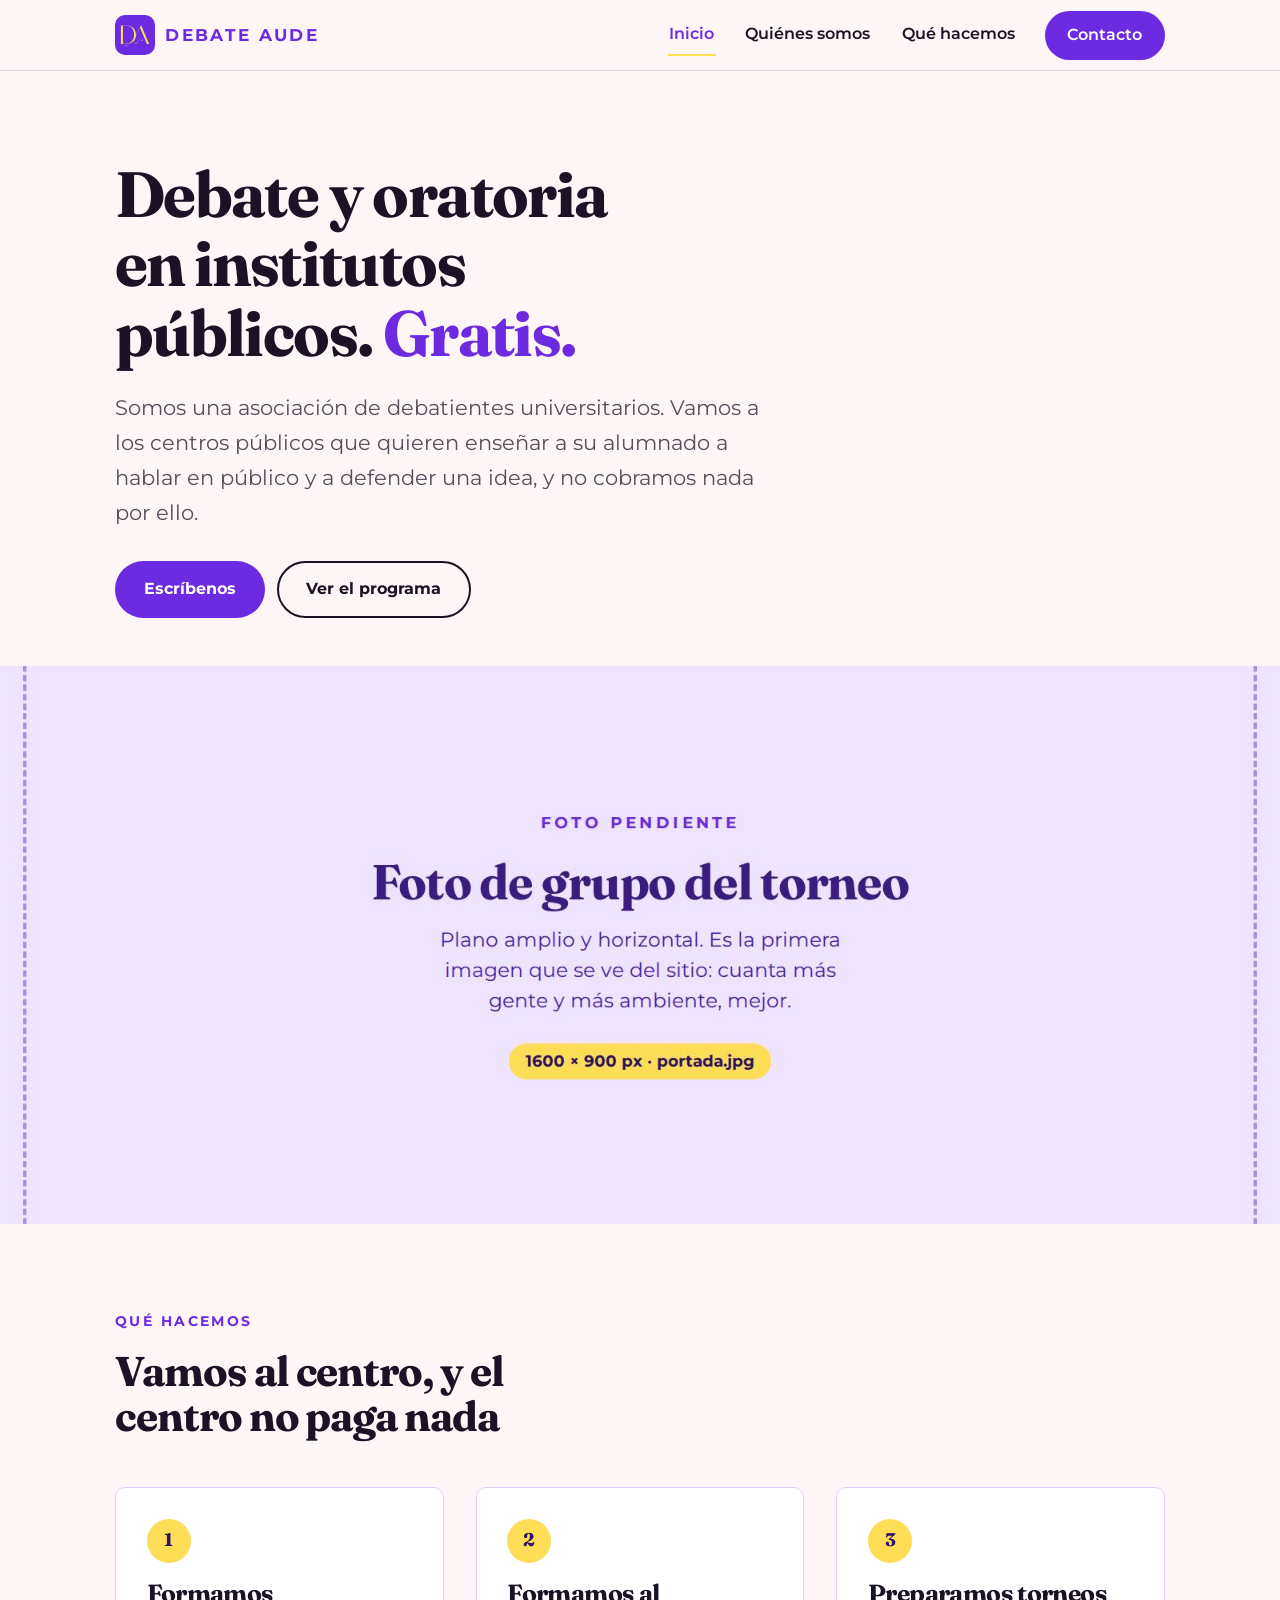
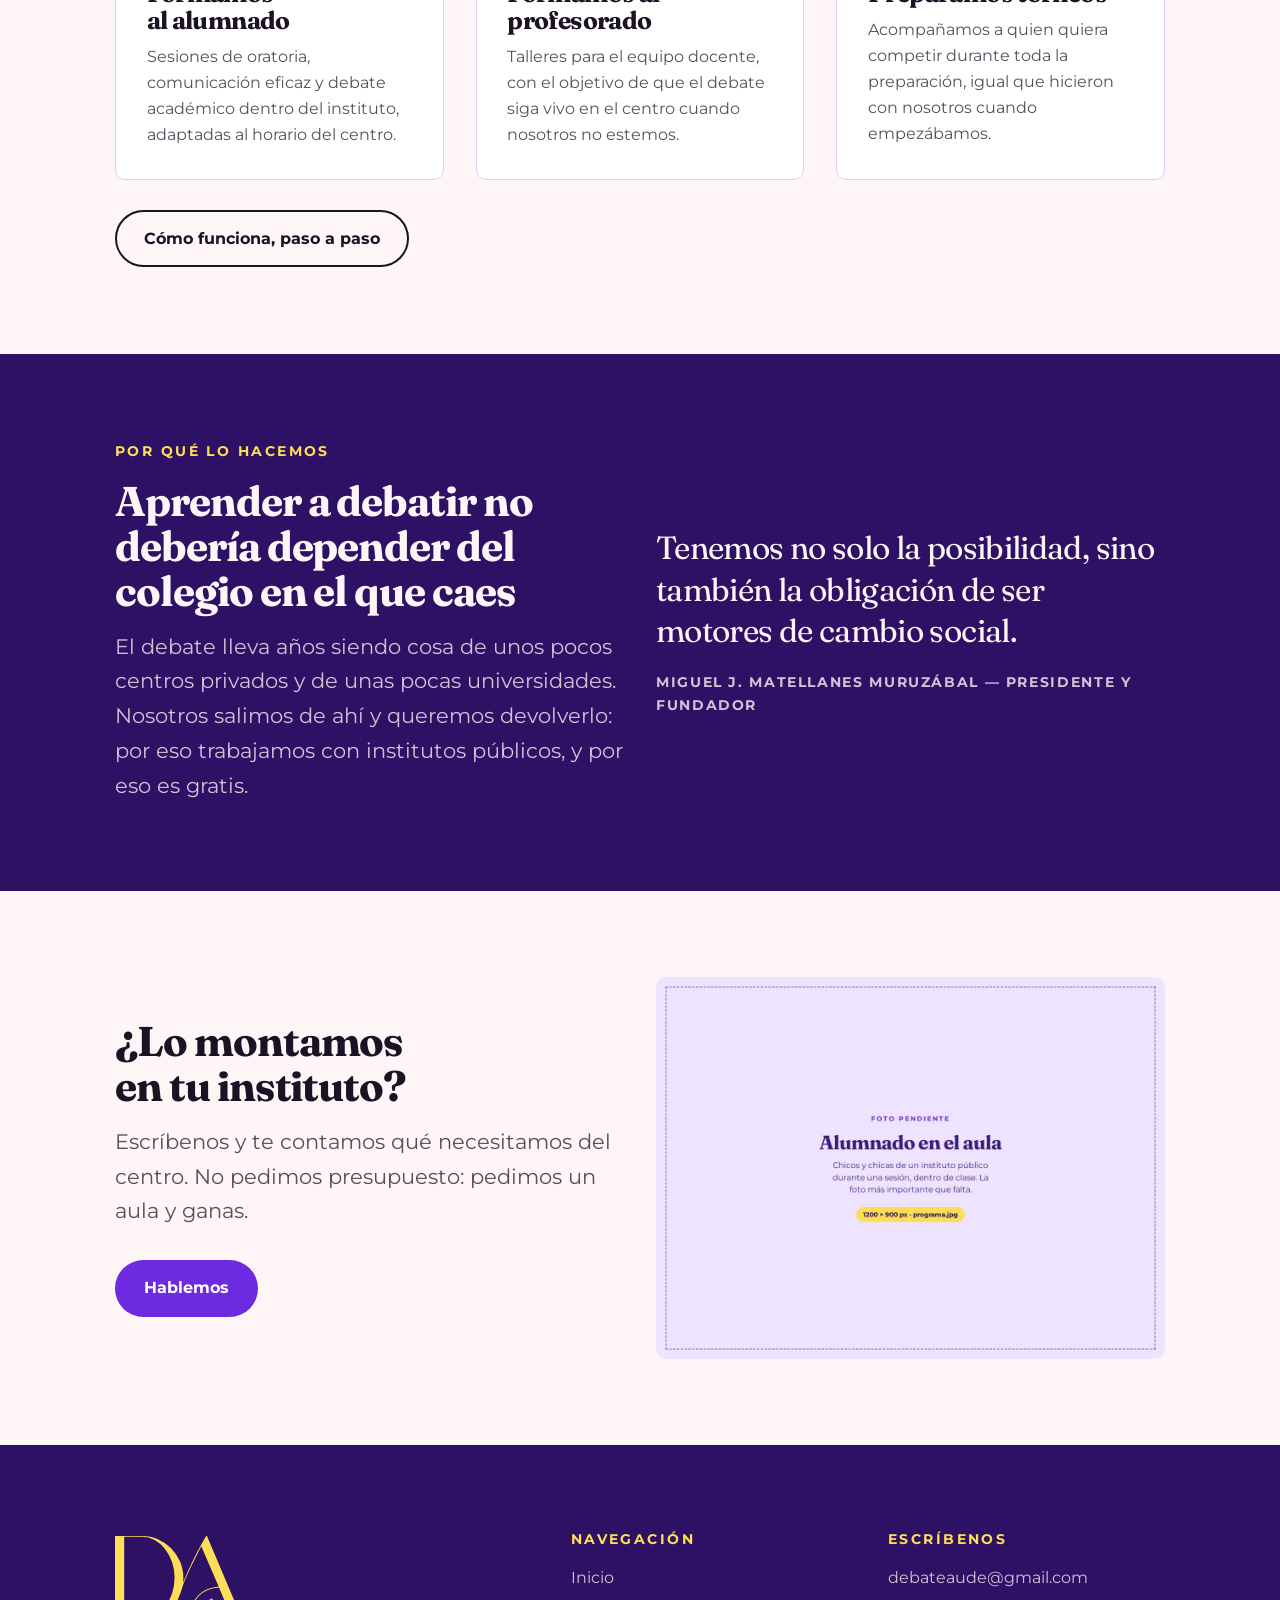
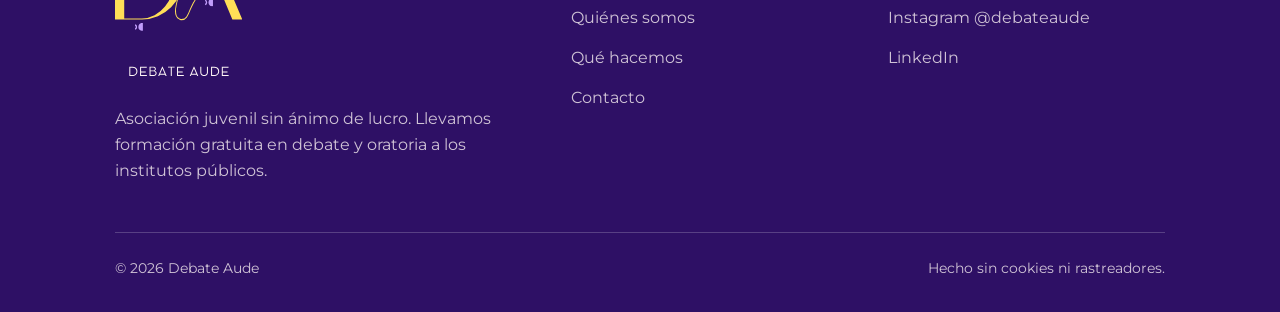
==== commit 145a0ffb: "Rediseño a fondo claro, morado protagonista y estructura simplificada Cambios pedidos por la asociac" ====
--- a/index.html
+++ b/index.html
@@ -3,45 +3,47 @@
 <head>
 <meta charset="utf-8">
 <meta name="viewport" content="width=device-width, initial-scale=1">
-<title>Debate Aude · Formación gratuita en debate y oratoria</title>
-<meta name="description" content="Asociación juvenil que lleva formación gratuita en debate y oratoria a institutos y centros de FP de toda España. Atrévete a hablar, atrévete a debatir.">
+<title>Debate Aude · Debate y oratoria gratis en institutos públicos</title>
+<meta name="description" content="Asociación juvenil que lleva formación gratuita en debate y oratoria a los institutos públicos y centros de FP de toda España.">
 <link rel="canonical" href="https://debateaude.com/">
-<meta name="theme-color" content="#000000">
+<meta name="theme-color" content="#6C2BE0">
 <meta property="og:type" content="website">
 <meta property="og:site_name" content="Debate Aude">
 <meta property="og:locale" content="es_ES">
-<meta property="og:title" content="Debate Aude · Formación gratuita en debate y oratoria">
-<meta property="og:description" content="Asociación juvenil que lleva formación gratuita en debate y oratoria a institutos y centros de FP de toda España. Atrévete a hablar, atrévete a debatir.">
+<meta property="og:title" content="Debate Aude · Debate y oratoria gratis en institutos públicos">
+<meta property="og:description" content="Asociación juvenil que lleva formación gratuita en debate y oratoria a los institutos públicos y centros de FP de toda España.">
 <meta property="og:url" content="https://debateaude.com/">
 <meta property="og:image" content="https://debateaude.com/assets/og-debate-aude.png">
 <meta property="og:image:width" content="1200">
 <meta property="og:image:height" content="630">
-<meta property="og:image:alt" content="Debate Aude — atrévete a hablar, atrévete a debatir">
+<meta property="og:image:alt" content="Debate Aude — debate y oratoria gratis en institutos públicos">
 <meta name="twitter:card" content="summary_large_image">
 <link rel="icon" href="/assets/favicon.svg" type="image/svg+xml">
 <link rel="preconnect" href="https://fonts.googleapis.com">
 <link rel="preconnect" href="https://fonts.gstatic.com" crossorigin>
-<link rel="stylesheet" href="https://fonts.googleapis.com/css2?family=Fraunces:ital,opsz,wght@0,9..144,400;0,9..144,700;1,9..144,400&family=Montserrat:wght@400;500;600;700&display=swap">
+<link rel="stylesheet" href="https://fonts.googleapis.com/css2?family=Fraunces:opsz,wght@9..144,400;9..144,700&family=Montserrat:wght@400;600;700&display=swap">
 <link rel="stylesheet" href="/styles.css">
 <script type="application/ld+json">
 {
   "@context": "https://schema.org",
-  "@type": "Organization",
+  "@type": "NGO",
   "@id": "https://debateaude.com/#organizacion",
   "name": "Debate Aude",
   "url": "https://debateaude.com/",
   "logo": "https://debateaude.com/assets/logo-aude.svg",
   "image": "https://debateaude.com/assets/og-debate-aude.png",
   "slogan": "Atrévete a hablar, atrévete a debatir",
-  "description": "Asociación juvenil que imparte formación gratuita en debate y oratoria en institutos y centros de FP de toda España.",
-  "email": "hola@debateaude.com",
-  "foundingLocation": {"@type": "Place", "name": "Zaragoza, España"},
+  "description": "Asociación juvenil que imparte formación gratuita en debate y oratoria en institutos públicos y centros de FP de toda España.",
+  "email": "debateaude@gmail.com",
   "areaServed": {"@type": "Country", "name": "España"},
-  "sameAs": ["https://www.instagram.com/debateaude/"],
+  "sameAs": [
+    "https://www.instagram.com/debateaude/",
+    "https://www.linkedin.com/company/debate-aude/"
+  ],
   "contactPoint": [{
     "@type": "ContactPoint",
     "contactType": "Solicitudes de centros educativos",
-    "email": "hola@debateaude.com",
+    "email": "debateaude@gmail.com",
     "availableLanguage": ["es"]
   }]
 }
@@ -51,17 +53,16 @@
 <a class="saltar" href="#contenido">Saltar al contenido principal</a>
 <header class="cabecera">
   <div class="contenedor cabecera__fila">
-    <a class="marca" href="/"><svg class="marca__iso" xmlns="http://www.w3.org/2000/svg" viewBox="0 0 193.67 130.95" role="img" aria-label="Debate Aude"><defs><clipPath id="cab-r1"><rect x="738.36" y="451.07" width="11.98" height="11.86"/></clipPath><clipPath id="cab-r2"><rect x="844.99" y="413.72" width="11.98" height="11.86"/></clipPath></defs><g transform="translate(-707.92 -318.71)"><path fill="currentColor" transform="translate(701.63 445.66) scale(0.17982 -0.17982)" d="M263 0H35V706H263Q335 706 398.0 678.5Q461 651 509.5 602.5Q558 554 585.5 490.0Q613 426 613 352Q613 279 585.5 215.0Q558 151 509.5 102.5Q461 54 398.0 27.0Q335 0 263 0ZM113 699V8H263Q320 8 370.0 34.5Q420 61 458.0 108.5Q496 156 517.5 218.0Q539 280 539 352Q539 424 517.5 486.5Q496 549 458.0 597.0Q420 645 370.0 672.0Q320 699 263 699Z"/><path fill="currentColor" transform="translate(792.8 445.66) scale(0.17982 -0.17982)" d="M521 0 408 271Q344 265 302.5 245.0Q261 225 235.5 196.5Q210 168 194.5 137.0Q179 106 167 79Q153 42 136.5 17.5Q120 -7 86 -6Q82 -5 78.5 -4.0Q75 -3 70 1Q29 19 37 88Q41 121 51.5 162.5Q62 204 80 252Q107 324 143.5 404.5Q180 485 220.5 563.5Q261 642 299 706H306L605 0ZM405 278 258 620Q212 532 165.5 434.5Q119 337 87 250Q69 202 58.5 161.0Q48 120 44 88Q43 57 49.0 35.5Q55 14 73 8Q78 7 80.5 6.0Q83 5 87 3Q117 1 132.0 24.0Q147 47 159 81Q171 109 187.0 140.5Q203 172 229.5 201.0Q256 230 298.0 251.0Q340 272 405 278Z"/><g clip-path="url(#cab-r1)" fill="var(--marca-acento, #8751F4)"><path fill-rule="evenodd" d="M733.54 457.07a4 4 0 1 0 7.99 0a4 4 0 1 0 -7.99 0ZM735.54 457.07a2 2 0 1 0 4 0a2 2 0 1 0 -4 0Z"/><path d="M743.53 457.07a6 6 0 1 0 11.99 0a6 6 0 1 0 -11.99 0Z"/></g><g clip-path="url(#cab-r2)" fill="var(--marca-acento, #8751F4)"><path fill-rule="evenodd" d="M840.18 419.72a4 4 0 1 0 7.99 0a4 4 0 1 0 -7.99 0ZM842.18 419.72a2 2 0 1 0 4 0a2 2 0 1 0 -4 0Z"/><path d="M850.17 419.72a6 6 0 1 0 11.99 0a6 6 0 1 0 -11.99 0Z"/></g></g></svg><span class="marca__texto">Debate Aude</span></a>
+    <a class="marca" href="/"><img class="marca__iso" src="/assets/isotipo-tile.svg" alt="" width="40" height="40"><span class="marca__texto">Debate Aude</span></a>
     <nav aria-label="Principal">
       <button class="nav__boton" type="button" id="nav-boton" aria-expanded="false" aria-controls="nav-lista" hidden>
-        <span class="barras" aria-hidden="true"></span><span>Menú</span>
+        <span class="barras" aria-hidden="true"></span><span class="nav__boton__txt">Menú</span>
       </button>
       <ul class="nav__lista" id="nav-lista">
         <li><a href="/" aria-current="page">Inicio</a></li>
         <li><a href="/quienes-somos.html">Quiénes somos</a></li>
         <li><a href="/que-hacemos.html">Qué hacemos</a></li>
-        <li><a href="/contacto.html">Contacto</a></li>
-        <li><a class="boton boton--primario" href="/unete.html">Únete</a></li>
+        <li><a class="boton boton--primario" href="/contacto.html">Contacto</a></li>
       </ul>
     </nav>
   </div>
@@ -69,127 +70,88 @@
 <main id="contenido">
 
 <section class="portada">
-  <div class="portada__zigzag" aria-hidden="true"><svg xmlns="http://www.w3.org/2000/svg" viewBox="-2 -2 732.74 732.74" aria-hidden="true" focusable="false"><polyline points="574.74,60.5 510.12,218.62 668.24,152.62 728.74,298.37 570.62,364.37 728.74,430.37 668.24,576.12 510.12,510.12 574.74,668.24 429,728.74 364.37,570.62 298.37,728.74 152.62,668.24 218.62,510.12 60.5,576.12 0,430.37 158.12,364.37 0,298.37 60.5,152.62 218.62,218.62 152.62,60.5 298.37,0 364.37,158.12 429,0 574.74,60.5" fill="none" stroke="currentColor" stroke-width="3" stroke-linejoin="round"/></svg></div>
   <div class="contenedor">
-    <h1>Atrévete a hablar.<br><span class="contorno">Atrévete a</span><br><span class="amarillo">debatir.</span></h1>
-    <div class="portada__pie">
-      <p>Enseñamos debate y oratoria <span class="marcado">gratis</span> en los institutos
-      donde nadie lo enseña. Porque saber defender una idea no debería depender
-      de lo que puedan pagar tus padres.</p>
-      <div class="acciones">
-        <a class="boton boton--primario" href="/unete.html#centro">Traer Aude a mi centro</a>
-        <a class="boton boton--secundario" href="/que-hacemos.html">Ver el programa</a>
-      </div>
+    <h1>Debate y oratoria en institutos públicos. <em>Gratis.</em></h1>
+    <p>Somos una asociación de debatientes universitarios. Vamos a los centros
+    públicos que quieren enseñar a su alumnado a hablar en público y a defender
+    una idea, y no cobramos nada por ello.</p>
+    <div class="acciones espacio-arriba">
+      <a class="boton boton--primario" href="/contacto.html">Escríbenos</a>
+      <a class="boton boton--secundario" href="/que-hacemos.html">Ver el programa</a>
     </div>
   </div>
 </section>
 
-<section aria-labelledby="cifras-titulo">
-  <h2 class="solo-lectores" id="cifras-titulo">Debate Aude en cifras</h2>
+<figure class="foto foto--ancha tira-foto">
+  <img src="/assets/img/portada.jpg" width="1600" height="900" fetchpriority="high"
+       alt="Participantes del II Torneo Debate Aude reunidos sobre el césped del estadio">
+</figure>
+
+<section class="seccion" aria-labelledby="hacemos-titulo">
   <div class="contenedor">
-    <dl class="cifras">
-      <div><dt>9</dt><dd>territorios con actividad, de Baleares a Pontevedra</dd></div>
-      <div><dt>2</dt><dd>cursos de programa en centros: 2023/24 y 2024/25</dd></div>
-      <div><dt>0 €</dt><dd>coste para el centro, el alumnado y las familias</dd></div>
-      <div><dt>4</dt><dd>entidades colaboradoras del ámbito de la inclusión</dd></div>
-    </dl>
+    <div class="encabezado">
+      <p class="rotulo">Qué hacemos</p>
+      <h2 id="hacemos-titulo">Vamos al centro, y el centro no paga nada</h2>
+    </div>
+    <div class="rejilla rejilla--3">
+      <div class="tarjeta">
+        <span class="tarjeta__icono" aria-hidden="true">1</span>
+        <h3>Formamos al alumnado</h3>
+        <p>Sesiones de oratoria, comunicación eficaz y debate académico dentro del
+        instituto, adaptadas al horario del centro.</p>
+      </div>
+      <div class="tarjeta">
+        <span class="tarjeta__icono" aria-hidden="true">2</span>
+        <h3>Formamos al profesorado</h3>
+        <p>Talleres para el equipo docente, con el objetivo de que el debate siga
+        vivo en el centro cuando nosotros no estemos.</p>
+      </div>
+      <div class="tarjeta">
+        <span class="tarjeta__icono" aria-hidden="true">3</span>
+        <h3>Preparamos torneos</h3>
+        <p>Acompañamos a quien quiera competir durante toda la preparación, igual
+        que hicieron con nosotros cuando empezábamos.</p>
+      </div>
+    </div>
+    <p class="espacio-arriba">
+      <a class="boton boton--secundario" href="/que-hacemos.html">Cómo funciona, paso a paso</a>
+    </p>
   </div>
 </section>
 
-<section class="seccion" aria-labelledby="rutas-titulo">
-  <div class="contenedor">
-    <div class="encabezado">
-      <p class="rotulo">Elige por dónde entras</p>
-      <h2 id="rutas-titulo">Cuatro maneras de que esto siga creciendo</h2>
-    </div>
-    <ul class="rejilla rejilla--4">
-      <li class="tarjeta"><span class="tarjeta__num">01</span>
-        <h3>Soy un centro educativo</h3>
-        <p>Llevamos el programa completo a tu instituto o centro de FP sin coste:
-        masterclass inicial, formación al profesorado y talleres para el alumnado.</p>
-        <a class="tarjeta__enlace" href="/unete.html#centro">Solicitar el programa</a></li>
-      <li class="tarjeta"><span class="tarjeta__num">02</span>
-        <h3>Soy alumno o alumna</h3>
-        <p>Apúntate a los talleres de oratoria y a la preparación de torneos.
-        No hace falta saber nada de debate para empezar.</p>
-        <a class="tarjeta__enlace" href="/unete.html#alumnado">Quiero formarme</a></li>
-      <li class="tarjeta"><span class="tarjeta__num">03</span>
-        <h3>Quiero dar clase</h3>
-        <p>Si debates o has debatido en la LEDU, te necesitamos delante de un aula.
-        Es la mejor forma de dar el salto a la docencia.</p>
-        <a class="tarjeta__enlace" href="/unete.html#voluntariado">Ser formador o formadora</a></li>
-      <li class="tarjeta"><span class="tarjeta__num">04</span>
-        <h3>Quiero apoyar el proyecto</h3>
-        <p>Instituciones, fundaciones y empresas que quieran que el debate deje
-        de ser un privilegio de unos pocos centros.</p>
-        <a class="tarjeta__enlace" href="/contacto.html">Hablemos</a></li>
-    </ul>
-  </div>
-</section>
-
-<section class="seccion seccion--claro" aria-labelledby="programa-titulo">
-  <div class="contenedor">
-    <div class="encabezado">
-      <p class="rotulo">Cómo trabajamos</p>
-      <h2 id="programa-titulo">El centro es el protagonista, no nosotros</h2>
-      <p class="entradilla">Nos adaptamos siempre al horario del centro, buscando la mejor
-      alternativa tanto para el profesorado como para el alumnado.</p>
-    </div>
-    <ol class="rejilla rejilla--4">
-      <li class="tarjeta"><span class="tarjeta__num">Fase 01</span>
-        <h3>Presentación y motivación</h3>
-        <p>Una masterclass abierta donde contamos quiénes somos y contagiamos la
-        pasión por el debate. El objetivo es que quieran volver.</p></li>
-      <li class="tarjeta"><span class="tarjeta__num">Fase 02</span>
-        <h3>Formación al profesorado</h3>
-        <p>Talleres online para familiarizar al equipo docente con nuestra metodología
-        y con el debate académico, y trabajar codo con codo.</p></li>
-      <li class="tarjeta"><span class="tarjeta__num">Fase 03</span>
-        <h3>Formación al alumnado</h3>
-        <p>Sesiones como actividad extraescolar sobre oratoria, comunicación eficaz
-        y debate académico, según la disponibilidad del centro.</p></li>
-      <li class="tarjeta"><span class="tarjeta__num">Fase 04</span>
-        <h3>Preparación de torneos</h3>
-        <p>Acompañamos a quien quiera competir durante toda la preparación, igual
-        que hicieron con nosotros cuando empezamos.</p></li>
-    </ol>
-    <p class="tras-rejilla"><a class="boton boton--secundario" href="/que-hacemos.html">Ver el programa en detalle</a></p>
-  </div>
-</section>
-
-<section class="seccion" aria-labelledby="mision-titulo">
-  <div class="contenedor rejilla rejilla--2 alinear-arriba">
+<section class="seccion seccion--morado" aria-labelledby="porque-titulo">
+  <div class="contenedor rejilla rejilla--2 alinear-centro">
     <div>
-      <p class="rotulo">Por qué existimos</p>
-      <h2 id="mision-titulo" class="titulo-seccion">Democratizar el debate en las aulas</h2>
-      <p class="entradilla">Debate Aude nace como asociación juvenil para romper barreras
-      sociales con una de las armas más poderosas que existen: la palabra.</p>
-      <ul class="lista-marcada espacio-arriba">
-        <li>Hacer que el debate sea accesible para todo el alumnado, no solo para los
-        centros que pueden permitírselo.</li>
-        <li>Formar personas capaces de contrastar ideas, trabajar en grupo, comunicarse
-        y ser asertivas.</li>
-        <li>Dar una oportunidad a debatientes con experiencia que quieran introducirse
-        en el mundo de la docencia.</li>
-      </ul>
+      <p class="rotulo">Por qué lo hacemos</p>
+      <h2 id="porque-titulo" style="font-size:var(--h2);margin-bottom:1rem">
+        Aprender a debatir no debería depender del colegio en el que caes</h2>
+      <p class="entradilla">El debate lleva años siendo cosa de unos pocos centros
+      privados y de unas pocas universidades. Nosotros salimos de ahí y queremos
+      devolverlo: por eso trabajamos con institutos públicos, y por eso es gratis.</p>
     </div>
     <figure class="cita">
-      <blockquote><p>Tenemos no solo la posibilidad, sino también la obligación de ser
-      motores de cambio social.</p></blockquote>
+      <blockquote><p>Tenemos no solo la posibilidad, sino también la obligación de
+      ser motores de cambio social.</p></blockquote>
       <figcaption>Miguel J. Matellanes Muruzábal — Presidente y fundador</figcaption>
     </figure>
   </div>
 </section>
 
-<section class="seccion seccion--acento" aria-labelledby="cta-titulo">
-  <div class="contenedor">
-    <h2 id="cta-titulo" class="titulo-seccion estrecho">¿Damos el paso en tu instituto este curso?</h2>
-    <p class="entradilla espacio-arriba-s">Escríbenos y te contamos qué necesitamos del
-    centro. No pedimos presupuesto: pedimos aula y ganas.</p>
-    <div class="acciones espacio-arriba">
-      <a class="boton boton--secundario" href="/unete.html#centro">Solicitar el programa</a>
-      <a class="boton boton--secundario" href="/contacto.html">Escribirnos</a>
+<section class="seccion" aria-labelledby="cta-titulo">
+  <div class="contenedor rejilla rejilla--2 alinear-centro">
+    <div>
+      <h2 id="cta-titulo" style="font-size:var(--h2);margin-bottom:1rem">
+        ¿Lo montamos en tu instituto?</h2>
+      <p class="entradilla">Escríbenos y te contamos qué necesitamos del centro.
+      No pedimos presupuesto: pedimos un aula y ganas.</p>
+      <div class="acciones espacio-arriba">
+        <a class="boton boton--primario" href="/contacto.html">Hablemos</a>
+      </div>
     </div>
+    <figure class="foto">
+      <img src="/assets/img/programa.jpg" width="1200" height="900" loading="lazy"
+           alt="Alumnado de un instituto durante una sesión de debate en el aula">
+    </figure>
   </div>
 </section>
 
@@ -198,9 +160,9 @@
   <div class="contenedor">
     <div class="pie__rejilla">
       <div>
-        <a class="marca marca--pie" href="/" aria-label="Debate Aude · inicio"><svg xmlns="http://www.w3.org/2000/svg" viewBox="0 0 193.67 212.99" role="img" aria-label="Debate Aude"><defs><clipPath id="pie-r1"><rect x="738.36" y="451.07" width="11.98" height="11.86"/></clipPath><clipPath id="pie-r2"><rect x="844.99" y="413.72" width="11.98" height="11.86"/></clipPath></defs><g transform="translate(-707.92 -318.71)"><path fill="currentColor" transform="translate(701.63 445.66) scale(0.17982 -0.17982)" d="M263 0H35V706H263Q335 706 398.0 678.5Q461 651 509.5 602.5Q558 554 585.5 490.0Q613 426 613 352Q613 279 585.5 215.0Q558 151 509.5 102.5Q461 54 398.0 27.0Q335 0 263 0ZM113 699V8H263Q320 8 370.0 34.5Q420 61 458.0 108.5Q496 156 517.5 218.0Q539 280 539 352Q539 424 517.5 486.5Q496 549 458.0 597.0Q420 645 370.0 672.0Q320 699 263 699Z"/><path fill="currentColor" transform="translate(792.8 445.66) scale(0.17982 -0.17982)" d="M521 0 408 271Q344 265 302.5 245.0Q261 225 235.5 196.5Q210 168 194.5 137.0Q179 106 167 79Q153 42 136.5 17.5Q120 -7 86 -6Q82 -5 78.5 -4.0Q75 -3 70 1Q29 19 37 88Q41 121 51.5 162.5Q62 204 80 252Q107 324 143.5 404.5Q180 485 220.5 563.5Q261 642 299 706H306L605 0ZM405 278 258 620Q212 532 165.5 434.5Q119 337 87 250Q69 202 58.5 161.0Q48 120 44 88Q43 57 49.0 35.5Q55 14 73 8Q78 7 80.5 6.0Q83 5 87 3Q117 1 132.0 24.0Q147 47 159 81Q171 109 187.0 140.5Q203 172 229.5 201.0Q256 230 298.0 251.0Q340 272 405 278Z"/><path fill="currentColor" transform="translate(727.68 531.7) scale(0.00933594 -0.00933594)" d="M215 32V1488Q215 1519 247 1519H759Q893 1519 1011.0 1482.0Q1129 1445 1225.5 1376.5Q1322 1308 1391.5 1214.0Q1461 1120 1498.5 1005.0Q1536 890 1536 760Q1536 630 1498.5 515.0Q1461 400 1391.0 306.0Q1321 212 1223.5 143.0Q1126 74 1007.0 37.0Q888 0 752 0H248Q215 0 215 32ZM382 160H751Q885 160 997.5 206.0Q1110 252 1193.0 334.0Q1276 416 1322.0 525.0Q1368 634 1368 760Q1368 886 1322.0 995.5Q1276 1105 1193.5 1187.0Q1111 1269 1000.0 1315.5Q889 1362 758 1362L382 1361Z"/><path fill="currentColor" transform="translate(744.03 531.7) scale(0.00933594 -0.00933594)" d="M1289 160Q1309 160 1320.5 150.0Q1332 140 1332 123V31Q1332 17 1322.5 8.5Q1313 0 1297 0H247Q215 0 215 32V1488Q215 1519 247 1519H1275Q1310 1519 1310 1489V1392Q1310 1360 1275 1360H382V732H1110Q1150 732 1150 699V608Q1150 577 1110 577H382V160Z"/><path fill="currentColor" transform="translate(758.44 531.7) scale(0.00933594 -0.00933594)" d="M1043 862Q1134 842 1207.5 785.5Q1281 729 1324.0 645.0Q1367 561 1367 458Q1367 362 1329.0 279.0Q1291 196 1223.5 133.0Q1156 70 1066.5 35.0Q977 0 873 0H241Q215 0 215 26V1494Q215 1519 241 1519H828Q915 1519 991.0 1491.5Q1067 1464 1124.5 1415.0Q1182 1366 1214.0 1300.5Q1246 1235 1246 1159Q1246 1094 1219.5 1035.0Q1193 976 1147.5 931.0Q1102 886 1043 862ZM1086 1136Q1086 1201 1051.5 1253.5Q1017 1306 958.5 1336.5Q900 1367 828 1367H382V911H828Q900 911 958.5 940.0Q1017 969 1051.5 1020.0Q1086 1071 1086 1136ZM870 153Q939 153 999.0 177.0Q1059 201 1104.0 244.0Q1149 287 1174.5 344.5Q1200 402 1200 468Q1200 558 1156.0 626.5Q1112 695 1037.0 733.5Q962 772 870 772H382V153Z"/><path fill="currentColor" transform="translate(773.22 531.7) scale(0.00933594 -0.00933594)" d="M1412 36Q1420 20 1413.0 8.5Q1406 -3 1387 -3H1269Q1258 -3 1249.5 5.0Q1241 13 1236 24L1155 218H310L230 25Q226 14 216.5 6.0Q207 -2 196 -2H80Q61 -2 54.0 8.5Q47 19 54 37L692 1504Q704 1532 729 1532H737Q748 1532 758.5 1524.0Q769 1516 774 1503ZM371 365H1094L733 1234Z"/><path fill="currentColor" transform="translate(787.91 531.7) scale(0.00933594 -0.00933594)" d="M65 1403V1489Q65 1519 96 1519H1120Q1149 1519 1149 1489V1403Q1149 1371 1120 1371H690V30Q690 -2 659 -2H554Q523 -2 523 30V1371H96Q65 1371 65 1403Z"/><path fill="currentColor" transform="translate(800.26 531.7) scale(0.00933594 -0.00933594)" d="M1289 160Q1309 160 1320.5 150.0Q1332 140 1332 123V31Q1332 17 1322.5 8.5Q1313 0 1297 0H247Q215 0 215 32V1488Q215 1519 247 1519H1275Q1310 1519 1310 1489V1392Q1310 1360 1275 1360H382V732H1110Q1150 732 1150 699V608Q1150 577 1110 577H382V160Z"/><path fill="currentColor" transform="translate(821.26 531.7) scale(0.00933594 -0.00933594)" d="M1412 36Q1420 20 1413.0 8.5Q1406 -3 1387 -3H1269Q1258 -3 1249.5 5.0Q1241 13 1236 24L1155 218H310L230 25Q226 14 216.5 6.0Q207 -2 196 -2H80Q61 -2 54.0 8.5Q47 19 54 37L692 1504Q704 1532 729 1532H737Q748 1532 758.5 1524.0Q769 1516 774 1503ZM371 365H1094L733 1234Z"/><path fill="currentColor" transform="translate(835.96 531.7) scale(0.00933594 -0.00933594)" d="M350 1496V607Q350 509 384.5 424.5Q419 340 481.5 277.0Q544 214 627.5 178.5Q711 143 808 143Q905 143 988.5 178.5Q1072 214 1134.0 277.0Q1196 340 1231.0 424.5Q1266 509 1266 607V1496Q1266 1522 1293 1522H1407Q1434 1522 1434 1496V602Q1434 468 1387.0 354.0Q1340 240 1255.5 156.0Q1171 72 1056.5 25.5Q942 -21 808 -21Q673 -21 559.0 26.0Q445 73 360.5 158.5Q276 244 229.5 359.0Q183 474 183 609V1496Q183 1522 208 1522H326Q350 1522 350 1496Z"/><path fill="currentColor" transform="translate(852.06 531.7) scale(0.00933594 -0.00933594)" d="M215 32V1488Q215 1519 247 1519H759Q893 1519 1011.0 1482.0Q1129 1445 1225.5 1376.5Q1322 1308 1391.5 1214.0Q1461 1120 1498.5 1005.0Q1536 890 1536 760Q1536 630 1498.5 515.0Q1461 400 1391.0 306.0Q1321 212 1223.5 143.0Q1126 74 1007.0 37.0Q888 0 752 0H248Q215 0 215 32ZM382 160H751Q885 160 997.5 206.0Q1110 252 1193.0 334.0Q1276 416 1322.0 525.0Q1368 634 1368 760Q1368 886 1322.0 995.5Q1276 1105 1193.5 1187.0Q1111 1269 1000.0 1315.5Q889 1362 758 1362L382 1361Z"/><path fill="currentColor" transform="translate(868.41 531.7) scale(0.00933594 -0.00933594)" d="M1289 160Q1309 160 1320.5 150.0Q1332 140 1332 123V31Q1332 17 1322.5 8.5Q1313 0 1297 0H247Q215 0 215 32V1488Q215 1519 247 1519H1275Q1310 1519 1310 1489V1392Q1310 1360 1275 1360H382V732H1110Q1150 732 1150 699V608Q1150 577 1110 577H382V160Z"/><g clip-path="url(#pie-r1)" fill="var(--marca-acento, #8751F4)"><path fill-rule="evenodd" d="M733.54 457.07a4 4 0 1 0 7.99 0a4 4 0 1 0 -7.99 0ZM735.54 457.07a2 2 0 1 0 4 0a2 2 0 1 0 -4 0Z"/><path d="M743.53 457.07a6 6 0 1 0 11.99 0a6 6 0 1 0 -11.99 0Z"/></g><g clip-path="url(#pie-r2)" fill="var(--marca-acento, #8751F4)"><path fill-rule="evenodd" d="M840.18 419.72a4 4 0 1 0 7.99 0a4 4 0 1 0 -7.99 0ZM842.18 419.72a2 2 0 1 0 4 0a2 2 0 1 0 -4 0Z"/><path d="M850.17 419.72a6 6 0 1 0 11.99 0a6 6 0 1 0 -11.99 0Z"/></g></g></svg></a>
+        <a class="marca marca--pie" href="/" aria-label="Debate Aude · inicio"><svg xmlns="http://www.w3.org/2000/svg" viewBox="0 0 193.67 212.99" role="img" aria-label="Debate Aude"><defs><clipPath id="pie-r1"><rect x="738.36" y="451.07" width="11.98" height="11.86"/></clipPath><clipPath id="pie-r2"><rect x="844.99" y="413.72" width="11.98" height="11.86"/></clipPath></defs><g transform="translate(-707.92 -318.71)"><path fill="#FFDE57" transform="translate(701.63 445.66) scale(0.17982 -0.17982)" d="M263 0H35V706H263Q335 706 398.0 678.5Q461 651 509.5 602.5Q558 554 585.5 490.0Q613 426 613 352Q613 279 585.5 215.0Q558 151 509.5 102.5Q461 54 398.0 27.0Q335 0 263 0ZM113 699V8H263Q320 8 370.0 34.5Q420 61 458.0 108.5Q496 156 517.5 218.0Q539 280 539 352Q539 424 517.5 486.5Q496 549 458.0 597.0Q420 645 370.0 672.0Q320 699 263 699Z"/><path fill="#FFDE57" transform="translate(792.8 445.66) scale(0.17982 -0.17982)" d="M521 0 408 271Q344 265 302.5 245.0Q261 225 235.5 196.5Q210 168 194.5 137.0Q179 106 167 79Q153 42 136.5 17.5Q120 -7 86 -6Q82 -5 78.5 -4.0Q75 -3 70 1Q29 19 37 88Q41 121 51.5 162.5Q62 204 80 252Q107 324 143.5 404.5Q180 485 220.5 563.5Q261 642 299 706H306L605 0ZM405 278 258 620Q212 532 165.5 434.5Q119 337 87 250Q69 202 58.5 161.0Q48 120 44 88Q43 57 49.0 35.5Q55 14 73 8Q78 7 80.5 6.0Q83 5 87 3Q117 1 132.0 24.0Q147 47 159 81Q171 109 187.0 140.5Q203 172 229.5 201.0Q256 230 298.0 251.0Q340 272 405 278Z"/><g clip-path="url(#pie-r1)" fill="#C09DFA"><path fill-rule="evenodd" d="M733.54 457.07a4 4 0 1 0 7.99 0a4 4 0 1 0 -7.99 0ZM735.54 457.07a2 2 0 1 0 4 0a2 2 0 1 0 -4 0Z"/><path d="M743.53 457.07a6 6 0 1 0 11.99 0a6 6 0 1 0 -11.99 0Z"/></g><g clip-path="url(#pie-r2)" fill="#C09DFA"><path fill-rule="evenodd" d="M840.18 419.72a4 4 0 1 0 7.99 0a4 4 0 1 0 -7.99 0ZM842.18 419.72a2 2 0 1 0 4 0a2 2 0 1 0 -4 0Z"/><path d="M850.17 419.72a6 6 0 1 0 11.99 0a6 6 0 1 0 -11.99 0Z"/></g><path fill="#FEF6F6" transform="translate(727.68 531.7) scale(0.00933594 -0.00933594)" d="M215 32V1488Q215 1519 247 1519H759Q893 1519 1011.0 1482.0Q1129 1445 1225.5 1376.5Q1322 1308 1391.5 1214.0Q1461 1120 1498.5 1005.0Q1536 890 1536 760Q1536 630 1498.5 515.0Q1461 400 1391.0 306.0Q1321 212 1223.5 143.0Q1126 74 1007.0 37.0Q888 0 752 0H248Q215 0 215 32ZM382 160H751Q885 160 997.5 206.0Q1110 252 1193.0 334.0Q1276 416 1322.0 525.0Q1368 634 1368 760Q1368 886 1322.0 995.5Q1276 1105 1193.5 1187.0Q1111 1269 1000.0 1315.5Q889 1362 758 1362L382 1361Z"/><path fill="#FEF6F6" transform="translate(744.03 531.7) scale(0.00933594 -0.00933594)" d="M1289 160Q1309 160 1320.5 150.0Q1332 140 1332 123V31Q1332 17 1322.5 8.5Q1313 0 1297 0H247Q215 0 215 32V1488Q215 1519 247 1519H1275Q1310 1519 1310 1489V1392Q1310 1360 1275 1360H382V732H1110Q1150 732 1150 699V608Q1150 577 1110 577H382V160Z"/><path fill="#FEF6F6" transform="translate(758.44 531.7) scale(0.00933594 -0.00933594)" d="M1043 862Q1134 842 1207.5 785.5Q1281 729 1324.0 645.0Q1367 561 1367 458Q1367 362 1329.0 279.0Q1291 196 1223.5 133.0Q1156 70 1066.5 35.0Q977 0 873 0H241Q215 0 215 26V1494Q215 1519 241 1519H828Q915 1519 991.0 1491.5Q1067 1464 1124.5 1415.0Q1182 1366 1214.0 1300.5Q1246 1235 1246 1159Q1246 1094 1219.5 1035.0Q1193 976 1147.5 931.0Q1102 886 1043 862ZM1086 1136Q1086 1201 1051.5 1253.5Q1017 1306 958.5 1336.5Q900 1367 828 1367H382V911H828Q900 911 958.5 940.0Q1017 969 1051.5 1020.0Q1086 1071 1086 1136ZM870 153Q939 153 999.0 177.0Q1059 201 1104.0 244.0Q1149 287 1174.5 344.5Q1200 402 1200 468Q1200 558 1156.0 626.5Q1112 695 1037.0 733.5Q962 772 870 772H382V153Z"/><path fill="#FEF6F6" transform="translate(773.22 531.7) scale(0.00933594 -0.00933594)" d="M1412 36Q1420 20 1413.0 8.5Q1406 -3 1387 -3H1269Q1258 -3 1249.5 5.0Q1241 13 1236 24L1155 218H310L230 25Q226 14 216.5 6.0Q207 -2 196 -2H80Q61 -2 54.0 8.5Q47 19 54 37L692 1504Q704 1532 729 1532H737Q748 1532 758.5 1524.0Q769 1516 774 1503ZM371 365H1094L733 1234Z"/><path fill="#FEF6F6" transform="translate(787.91 531.7) scale(0.00933594 -0.00933594)" d="M65 1403V1489Q65 1519 96 1519H1120Q1149 1519 1149 1489V1403Q1149 1371 1120 1371H690V30Q690 -2 659 -2H554Q523 -2 523 30V1371H96Q65 1371 65 1403Z"/><path fill="#FEF6F6" transform="translate(800.26 531.7) scale(0.00933594 -0.00933594)" d="M1289 160Q1309 160 1320.5 150.0Q1332 140 1332 123V31Q1332 17 1322.5 8.5Q1313 0 1297 0H247Q215 0 215 32V1488Q215 1519 247 1519H1275Q1310 1519 1310 1489V1392Q1310 1360 1275 1360H382V732H1110Q1150 732 1150 699V608Q1150 577 1110 577H382V160Z"/><path fill="#FEF6F6" transform="translate(821.26 531.7) scale(0.00933594 -0.00933594)" d="M1412 36Q1420 20 1413.0 8.5Q1406 -3 1387 -3H1269Q1258 -3 1249.5 5.0Q1241 13 1236 24L1155 218H310L230 25Q226 14 216.5 6.0Q207 -2 196 -2H80Q61 -2 54.0 8.5Q47 19 54 37L692 1504Q704 1532 729 1532H737Q748 1532 758.5 1524.0Q769 1516 774 1503ZM371 365H1094L733 1234Z"/><path fill="#FEF6F6" transform="translate(835.96 531.7) scale(0.00933594 -0.00933594)" d="M350 1496V607Q350 509 384.5 424.5Q419 340 481.5 277.0Q544 214 627.5 178.5Q711 143 808 143Q905 143 988.5 178.5Q1072 214 1134.0 277.0Q1196 340 1231.0 424.5Q1266 509 1266 607V1496Q1266 1522 1293 1522H1407Q1434 1522 1434 1496V602Q1434 468 1387.0 354.0Q1340 240 1255.5 156.0Q1171 72 1056.5 25.5Q942 -21 808 -21Q673 -21 559.0 26.0Q445 73 360.5 158.5Q276 244 229.5 359.0Q183 474 183 609V1496Q183 1522 208 1522H326Q350 1522 350 1496Z"/><path fill="#FEF6F6" transform="translate(852.06 531.7) scale(0.00933594 -0.00933594)" d="M215 32V1488Q215 1519 247 1519H759Q893 1519 1011.0 1482.0Q1129 1445 1225.5 1376.5Q1322 1308 1391.5 1214.0Q1461 1120 1498.5 1005.0Q1536 890 1536 760Q1536 630 1498.5 515.0Q1461 400 1391.0 306.0Q1321 212 1223.5 143.0Q1126 74 1007.0 37.0Q888 0 752 0H248Q215 0 215 32ZM382 160H751Q885 160 997.5 206.0Q1110 252 1193.0 334.0Q1276 416 1322.0 525.0Q1368 634 1368 760Q1368 886 1322.0 995.5Q1276 1105 1193.5 1187.0Q1111 1269 1000.0 1315.5Q889 1362 758 1362L382 1361Z"/><path fill="#FEF6F6" transform="translate(868.41 531.7) scale(0.00933594 -0.00933594)" d="M1289 160Q1309 160 1320.5 150.0Q1332 140 1332 123V31Q1332 17 1322.5 8.5Q1313 0 1297 0H247Q215 0 215 32V1488Q215 1519 247 1519H1275Q1310 1519 1310 1489V1392Q1310 1360 1275 1360H382V732H1110Q1150 732 1150 699V608Q1150 577 1110 577H382V160Z"/></g></svg></a>
         <p class="pie__lema">Asociación juvenil sin ánimo de lucro. Llevamos formación
-        gratuita en debate y oratoria a los institutos que se quedan fuera del circuito.</p>
+        gratuita en debate y oratoria a los institutos públicos.</p>
       </div>
       <div>
         <h2>Navegación</h2>
@@ -208,20 +170,20 @@
           <li><a href="/">Inicio</a></li>
           <li><a href="/quienes-somos.html">Quiénes somos</a></li>
           <li><a href="/que-hacemos.html">Qué hacemos</a></li>
-          <li><a href="/unete.html">Únete</a></li>
           <li><a href="/contacto.html">Contacto</a></li>
         </ul>
       </div>
       <div>
-        <h2>Contacto</h2>
+        <h2>Escríbenos</h2>
         <ul>
-          <li><a href="mailto:hola@debateaude.com">hola@debateaude.com</a></li>
+          <li><a href="mailto:debateaude@gmail.com">debateaude@gmail.com</a></li>
           <li><a href="https://www.instagram.com/debateaude/" rel="me noopener">Instagram @debateaude</a></li>
+          <li><a href="https://www.linkedin.com/company/debate-aude/" rel="me noopener">LinkedIn</a></li>
         </ul>
       </div>
     </div>
     <div class="pie__legal">
-      <p>© <span id="anyo">2026</span> Debate Aude · Zaragoza</p>
+      <p>© <span id="anyo">2026</span> Debate Aude</p>
       <p>Hecho sin cookies ni rastreadores.</p>
     </div>
   </div>
--- a/styles.css
+++ b/styles.css
@@ -1,63 +1,54 @@
 /* ==========================================================================
    Debate Aude · hoja de estilos única
-   Identidad tomada del Manual de Identidad AUDE (Zaragoza, 2026).
+   Colores y tipografías del Manual de Identidad AUDE (Zaragoza, 2026).
 
    ▼▼▼  PARA CAMBIAR LA PALETA, EDITA SOLO ESTAS CINCO LÍNEAS  ▼▼▼ */
 :root {
-  --marca-fondo:   #000000;  /* fondo dominante            (manual: negro)   */
-  --marca-texto:   #FEF6F6;  /* texto sobre el fondo       (manual: hueso)   */
-  --marca-accion:  #FFDE57;  /* botones y acentos          (manual: amarillo)*/
-  --marca-apoyo:   #C09DFA;  /* segundo acento             (manual: lila)    */
-  --marca-acento:  #8751F4;  /* marcas del logo, detalles  (manual: morado)  */
+  --marca-fondo:  #FEF6F6;  /* fondo de la página      (manual: blanco roto) */
+  --marca-texto:  #1C1226;  /* texto principal                              */
+  --marca-accion: #6C2BE0;  /* morado de interfaz: botones, enlaces, acentos */
+  --marca-apoyo:  #FFDE57;  /* amarillo de marca: subrayados y bandas        */
+  --marca-oscuro: #2E1065;  /* morado profundo de las bandas destacadas      */
 }
 /* ▲▲▲  FIN DEL BLOQUE EDITABLE  ▲▲▲
 
-   El resto de la hoja deriva de esas cinco variables. Los colores del
-   manual que NO aparecen aquí (#D8B70B oro) se han dejado fuera a
-   propósito: sobre hueso da 1,84:1 de contraste y no es usable como
-   texto en ningún tamaño.
+   El morado de interfaz (#6C2BE0) es el morado de marca (#8751F4)
+   oscurecido: el original da 4,37:1 sobre el fondo claro y no llega al
+   mínimo de accesibilidad. El de marca se conserva tal cual en el logo.
+   El amarillo #FFDE57 sobre fondo claro da 1,25:1, así que nunca se usa
+   como texto: sólo como fondo de banda o como subrayado.
    ========================================================================== */
 
 :root {
   /* Derivados. No hace falta tocarlos al cambiar la paleta. */
-  --claro-fondo:   var(--marca-texto);
-  --claro-texto:   var(--marca-fondo);
-  --linea:         color-mix(in srgb, var(--marca-texto) 22%, transparent);
-  --linea-clara:   color-mix(in srgb, var(--marca-fondo) 16%, transparent);
-  --tenue:         color-mix(in srgb, var(--marca-texto) 72%, transparent);
-  --tenue-claro:   color-mix(in srgb, var(--marca-fondo) 70%, transparent);
-  --sombra:        0 18px 50px rgb(0 0 0 / .35);
-
-  /* Morados seguros para TEXTO. El morado de marca (#8751F4) da 4,26:1
-     sobre negro y 4,00:1 sobre las tarjetas claras: no llega a AA. Estos
-     dos derivados sí, y son indistinguibles a simple vista.
-     --marca-acento se sigue usando tal cual en el logo y en decoración. */
-  --acento-oscuro: var(--marca-apoyo);   /* texto sobre fondo negro  9,44:1 */
-  --acento-claro:  #7A49DC;              /* texto sobre fondo hueso  5,17:1 */
-
-  /* Tipografía (manual: Fraunces para display, Montserrat para texto) */
+  --lila-suave:  #F3EAFF;                                    /* bandas suaves */
+  --lila-borde:  #DFCDFA;
+  --linea:       color-mix(in srgb, var(--marca-texto) 14%, transparent);
+  --tenue:       color-mix(in srgb, var(--marca-texto) 74%, transparent);
+  --sobre-oscuro-tenue: color-mix(in srgb, var(--marca-fondo) 78%, transparent);
+
+  /* Tipografía del manual */
   --display: "Fraunces", Georgia, "Times New Roman", serif;
   --texto:   "Montserrat", system-ui, -apple-system, "Segoe UI", sans-serif;
 
-  /* Escala fluida: de 360px a 1280px */
-  --p-xs:  clamp(.75rem, .7rem + .25vw, .875rem);
-  --p-sm:  clamp(.875rem, .84rem + .18vw, .95rem);
-  --p:     clamp(1rem, .96rem + .2vw, 1.075rem);
-  --p-lg:  clamp(1.075rem, 1rem + .4vw, 1.25rem);
-  --h3:    clamp(1.25rem, 1.1rem + .7vw, 1.55rem);
-  --h2:    clamp(1.7rem, 1.35rem + 1.6vw, 2.65rem);
-  --h1:    clamp(2.4rem, 1.5rem + 4.2vw, 5.25rem);
-
-  --ancho: 1200px;
+  /* Escala fluida de 360 px a 1280 px */
+  --p-xs: clamp(.75rem, .71rem + .2vw, .85rem);
+  --p-sm: clamp(.9rem, .87rem + .16vw, .97rem);
+  --p:    clamp(1.02rem, .98rem + .2vw, 1.1rem);
+  --p-lg: clamp(1.12rem, 1.04rem + .4vw, 1.3rem);
+  --h3:   clamp(1.25rem, 1.12rem + .6vw, 1.55rem);
+  --h2:   clamp(1.75rem, 1.4rem + 1.5vw, 2.6rem);
+  --h1:   clamp(2.3rem, 1.6rem + 3vw, 4rem);
+
+  --ancho: 1120px;
   --hueco: clamp(1.25rem, .9rem + 1.6vw, 2.5rem);
-  --aire:  clamp(3rem, 2rem + 4vw, 6rem);
-  --radio: 4px;
+  --aire:  clamp(3.25rem, 2.2rem + 4vw, 6rem);
+  --radio: 10px;
 }
 
 /* ---------- Reinicio mínimo ---------- */
 *, *::before, *::after { box-sizing: border-box; }
 * { margin: 0; }
-
 html { -webkit-text-size-adjust: 100%; }
 
 body {
@@ -65,14 +56,12 @@
   color: var(--marca-texto);
   font-family: var(--texto);
   font-size: var(--p);
-  line-height: 1.65;
+  line-height: 1.68;
   -webkit-font-smoothing: antialiased;
-  overflow-x: hidden;             /* red de seguridad: nada desborda a 360px */
-}
-
-/* El atributo hidden tiene que ganar a cualquier display de componente:
-   si no, un .campo__error{display:flex} sigue ocupando sitio aunque esté
-   marcado como oculto. */
+  overflow-x: hidden;
+}
+
+/* El atributo hidden debe ganar a cualquier display de componente. */
 [hidden] { display: none !important; }
 
 img, svg, video { display: block; max-width: 100%; }
@@ -80,24 +69,22 @@
 ul, ol { list-style: none; padding: 0; }
 button, input, select, textarea { font: inherit; color: inherit; }
 
-h1, h2, h3, h4 {
+h1, h2, h3 {
   font-family: var(--display);
   font-weight: 700;
-  line-height: 1.06;
+  line-height: 1.08;
   letter-spacing: -.025em;
   text-wrap: balance;
 }
 p { text-wrap: pretty; }
-
 a { color: inherit; }
 
-/* Foco visible sobre cualquier fondo: doble anillo. */
 :focus-visible {
   outline: 3px solid var(--marca-accion);
   outline-offset: 3px;
-  border-radius: 2px;
-}
-.seccion--claro :focus-visible { outline-color: var(--acento-claro); }
+  border-radius: 3px;
+}
+.seccion--morado :focus-visible { outline-color: var(--marca-apoyo); }
 
 @media (prefers-reduced-motion: reduce) {
   *, *::before, *::after {
@@ -117,6 +104,7 @@
   margin-inline: auto;
   padding-inline: var(--hueco);
 }
+.estrecho { max-width: 62ch; }
 
 .solo-lectores {
   position: absolute; width: 1px; height: 1px;
@@ -128,66 +116,72 @@
   position: absolute; left: var(--hueco); top: 0;
   transform: translateY(-140%);
   z-index: 100;
-  background: var(--marca-accion); color: #000;
+  background: var(--marca-accion); color: #fff;
   padding: .8rem 1.2rem; font-weight: 700; text-decoration: none;
-}
-.saltar:focus { transform: translateY(.5rem); }
+  border-radius: 0 0 var(--radio) var(--radio);
+}
+.saltar:focus { transform: translateY(0); }
 
 .seccion { padding-block: var(--aire); }
-.seccion--claro { background: var(--claro-fondo); color: var(--claro-texto); }
-.seccion--acento { background: var(--marca-accion); color: #000; }
+.seccion--lila { background: var(--lila-suave); }
+.seccion--morado { background: var(--marca-oscuro); color: var(--marca-fondo); }
+.seccion--amarillo { background: var(--marca-apoyo); color: var(--marca-oscuro); }
 
 .rotulo {
-  font-family: var(--texto);
   font-size: var(--p-xs);
   font-weight: 700;
-  letter-spacing: .16em;
+  letter-spacing: .18em;
   text-transform: uppercase;
   color: var(--marca-accion);
-  margin-bottom: 1.1rem;
-}
-.seccion--claro .rotulo { color: var(--acento-claro); }
-.seccion--acento .rotulo { color: #000; }
-
-.entradilla {
-  font-size: var(--p-lg);
-  color: var(--tenue);
-  max-width: 46ch;
-}
-.seccion--claro .entradilla { color: var(--tenue-claro); }
-.seccion--acento .entradilla { color: #000; }
+  margin-bottom: 1rem;
+}
+.seccion--morado .rotulo { color: var(--marca-apoyo); }
+.seccion--amarillo .rotulo { color: var(--marca-oscuro); }
+
+.entradilla { font-size: var(--p-lg); color: var(--tenue); max-width: 48ch; }
+.seccion--morado .entradilla { color: var(--sobre-oscuro-tenue); }
+.seccion--amarillo .entradilla { color: var(--marca-oscuro); }
+
+.encabezado { max-width: 60ch; margin-bottom: clamp(2rem, 4vw, 3rem); }
+.encabezado h2 { font-size: var(--h2); margin-bottom: .9rem; }
+
+.subrayado {
+  background: linear-gradient(var(--marca-apoyo), var(--marca-apoyo)) 0 88% / 100% .42em no-repeat;
+  padding-inline: .1em;
+}
 
 /* ---------- Botones ---------- */
 .boton {
   display: inline-flex; align-items: center; justify-content: center;
-  gap: .5rem;
-  min-height: 48px;                       /* objetivo táctil cómodo */
-  padding: .85rem 1.6rem;
-  font-family: var(--texto);
+  min-height: 48px;
+  padding: .85rem 1.7rem;
   font-size: var(--p-sm);
   font-weight: 700;
-  letter-spacing: .02em;
   text-decoration: none;
   text-align: center;
   border: 2px solid transparent;
-  border-radius: var(--radio);
+  border-radius: 999px;
   cursor: pointer;
   transition: transform .12s ease, background-color .12s ease, color .12s ease;
 }
 .boton:hover { transform: translateY(-2px); }
 .boton:active { transform: translateY(0); }
-
-.boton--primario { background: var(--marca-accion); color: #000; }
-.boton--primario:hover { background: color-mix(in srgb, var(--marca-accion) 82%, #fff); }
-
-.boton--secundario { border-color: currentColor; background: transparent; }
+.boton[disabled] { opacity: .55; cursor: not-allowed; transform: none; }
+
+.boton--primario { background: var(--marca-accion); color: #fff; }
+.boton--primario:hover { background: var(--marca-oscuro); }
+
+.boton--secundario { border-color: currentColor; }
 .boton--secundario:hover { background: var(--marca-texto); color: var(--marca-fondo); }
-.seccion--claro .boton--secundario:hover,
-.seccion--acento .boton--secundario:hover { background: #000; color: var(--marca-texto); }
-
-.boton[disabled] { opacity: .55; cursor: not-allowed; transform: none; }
+.seccion--morado .boton--primario { background: var(--marca-apoyo); color: var(--marca-oscuro); }
+.seccion--morado .boton--primario:hover { background: #fff; }
+.seccion--morado .boton--secundario:hover { background: var(--marca-fondo); color: var(--marca-oscuro); }
+.seccion--amarillo .boton--primario { background: var(--marca-oscuro); color: #fff; }
+.seccion--amarillo .boton--primario:hover { background: var(--marca-accion); }
 
 .acciones { display: flex; flex-wrap: wrap; gap: .75rem; }
+.espacio-arriba { margin-top: 1.9rem; }
+.espacio-arriba-s { margin-top: 1rem; }
 
 /* ---------- Cabecera ---------- */
 .cabecera {
@@ -197,42 +191,32 @@
 }
 .cabecera__fila {
   display: flex; align-items: center; justify-content: space-between;
-  gap: 1rem;
-  min-height: 68px;
-  padding-block: .6rem;
-}
-/* Lockup de cabecera: el del manual es vertical y a 44px de alto deja el
-   wordmark ilegible, así que en la cabecera se usa el isotipo junto al
-   nombre compuesto en Montserrat. El margen de seguridad del manual
-   (≈ media altura del monograma) se respeta con el padding. */
+  gap: 1rem; min-height: 70px; padding-block: .65rem;
+}
+/* El lockup del manual es vertical y a la altura de una cabecera web deja
+   el wordmark ilegible: aquí va el monograma junto al nombre compuesto. */
 .marca {
-  display: inline-flex; align-items: center; gap: .7rem;
-  padding: .3rem .6rem .3rem 0;
-  text-decoration: none;
-}
-.marca__iso { width: auto; height: 38px; color: var(--marca-texto); flex: none; }
+  display: inline-flex; align-items: center; gap: .65rem;
+  padding: .3rem .6rem .3rem 0; text-decoration: none;
+}
+.marca__iso { width: 40px; height: 40px; flex: none; border-radius: 10px; }
 .marca__texto {
-  font-family: var(--texto);
-  font-size: clamp(.9rem, .84rem + .3vw, 1.05rem);
-  font-weight: 700;
-  letter-spacing: .13em;
-  text-transform: uppercase;
-  white-space: nowrap;
-}
-/* En el pie sí cabe el lockup completo del manual, a tamaño legible. */
-.marca--pie { padding: 0; }
-.marca--pie svg { width: auto; height: 104px; color: var(--marca-texto); }
-.pie__lema { margin-top: 1.3rem; font-size: var(--p-sm); color: var(--tenue); max-width: 42ch; }
+  font-size: clamp(.92rem, .86rem + .3vw, 1.05rem);
+  font-weight: 700; letter-spacing: .14em; text-transform: uppercase;
+  color: var(--marca-accion); white-space: nowrap;
+}
 
 .nav__boton {
   display: inline-flex; align-items: center; gap: .55rem;
-  min-height: 44px; padding: .5rem .8rem;
-  background: transparent; border: 2px solid var(--linea);
-  border-radius: var(--radio);
+  min-height: 44px; padding: .5rem .9rem;
+  background: transparent;
+  border: 2px solid var(--marca-accion);
+  border-radius: 999px;
+  color: var(--marca-accion);
   font-size: var(--p-sm); font-weight: 700;
 }
 .nav__boton .barras, .nav__boton .barras::before, .nav__boton .barras::after {
-  display: block; width: 20px; height: 2px; background: currentColor;
+  display: block; width: 18px; height: 2px; background: currentColor;
   content: ""; position: relative;
 }
 .nav__boton .barras::before { top: -6px; }
@@ -243,22 +227,33 @@
 
 .nav__lista { display: flex; align-items: center; gap: clamp(1rem, 2.2vw, 2rem); }
 .nav__lista a {
-  display: inline-block;
-  padding: .45rem .1rem;
+  display: inline-block; padding: .45rem .1rem;
   font-size: var(--p-sm); font-weight: 600;
   text-decoration: none;
   border-bottom: 2px solid transparent;
 }
-.nav__lista a:hover { border-bottom-color: var(--marca-accion); }
+.nav__lista a:hover { border-bottom-color: var(--marca-apoyo); }
 .nav__lista a[aria-current="page"]:not(.boton) {
-  color: var(--marca-accion);
-  border-bottom-color: var(--marca-accion);
-}
-/* El botón "Únete" ya destaca por sí mismo; marcarlo como página actual
-   con un subrayado, nunca recoloreando el texto sobre el mismo amarillo. */
-.nav__lista .boton[aria-current="page"] { box-shadow: inset 0 -4px 0 #000; }
-.nav__lista .boton { padding: .6rem 1.1rem; min-height: 44px; }
+  color: var(--marca-accion); border-bottom-color: var(--marca-apoyo);
+}
+.nav__lista .boton { padding: .6rem 1.3rem; min-height: 44px; }
 .nav__lista .boton:hover { border-bottom-color: transparent; }
+.nav__lista .boton[aria-current="page"] { box-shadow: inset 0 -4px 0 var(--marca-apoyo); }
+
+/* Por debajo de 400 px el logo y el botón no caben en la misma fila: se
+   oculta la palabra "Menú" (el botón conserva su nombre accesible) y se
+   aprieta un poco el nombre de la marca. */
+@media (max-width: 400px) {
+  .marca { gap: .5rem; }
+  .marca__iso { width: 34px; height: 34px; }
+  .marca__texto { font-size: .8rem; letter-spacing: .09em; }
+  .nav__boton { padding: .5rem .7rem; }
+  .nav__boton__txt {
+    position: absolute; width: 1px; height: 1px;
+    padding: 0; margin: -1px; overflow: hidden;
+    clip-path: inset(50%); white-space: nowrap; border: 0;
+  }
+}
 
 @media (max-width: 860px) {
   .nav__lista {
@@ -267,278 +262,248 @@
     background: var(--marca-fondo);
     border-bottom: 1px solid var(--linea);
     padding: .5rem var(--hueco) 1.4rem;
+    box-shadow: 0 18px 30px rgb(28 18 38 / .08);
   }
-    .nav__lista li { border-top: 1px solid var(--linea); }
+  .nav__lista li { border-top: 1px solid var(--linea); }
   .nav__lista a { padding: .95rem .2rem; font-size: var(--p); }
   .nav__lista .boton { margin-top: 1rem; width: 100%; }
   .nav__lista li:has(.boton) { border-top: 0; }
 }
 @media (min-width: 861px) {
   .nav__boton { display: none; }
-  /* Red de seguridad: si el JS dejó la lista marcada como oculta al
-     pasar de móvil a escritorio, en escritorio se ve igualmente.
-     Necesita !important porque [hidden] lo lleva de forma global. */
+  /* Red de seguridad si el JS dejó la lista oculta al pasar a escritorio. */
   .nav__lista[hidden] { display: flex !important; }
 }
 
 /* ---------- Portada ---------- */
-.portada { position: relative; overflow: hidden; padding-block: clamp(2.5rem, 1rem + 7vw, 6rem) var(--aire); }
-.portada__zigzag {
-  position: absolute; right: -22%; top: -14%;
-  width: min(48vw, 520px);
-  color: var(--marca-acento);
-  opacity: .38;
-  pointer-events: none;
-}
-/* En móvil el motivo compite con el titular: se retira. */
-@media (max-width: 700px) { .portada__zigzag { display: none; } }
-.portada__caja { position: relative; max-width: 22ch; }
-.portada h1 { font-size: var(--h1); max-width: 15ch; }
-.portada h1 .amarillo { color: var(--marca-accion); }
-.portada h1 .contorno {
-  color: transparent;
-  -webkit-text-stroke: 1.5px var(--marca-texto);
-  paint-order: stroke fill;
-}
-/* Sin soporte de text-stroke (o con contraste forzado) el texto sería
-   invisible: se rellena de nuevo. */
-@supports not (-webkit-text-stroke: 1px red) {
-  .portada h1 .contorno { color: var(--marca-texto); }
-}
-@media (forced-colors: active) {
-  .portada h1 .contorno { color: CanvasText; -webkit-text-stroke: 0; }
-}
-.portada__caja { max-width: none; }
-.portada__pie {
-  display: grid; gap: clamp(1.5rem, 3vw, 3rem);
-  grid-template-columns: 1fr;
-  margin-top: clamp(1.75rem, 3vw, 2.75rem);
-  align-items: end;
-}
-@media (min-width: 780px) { .portada__pie { grid-template-columns: 1.05fr .95fr; } }
-.portada__pie p { font-size: var(--p-lg); max-width: 40ch; }
-.marcado { background: var(--marca-accion); color: #000; padding: 0 .25em; font-weight: 700; }
-
-/* ---------- Cifras ---------- */
-.cifras {
-  display: grid; gap: 1px;
-  grid-template-columns: repeat(2, 1fr);
-  background: var(--linea);
-  border-block: 1px solid var(--linea);
-}
-@media (min-width: 720px) { .cifras { grid-template-columns: repeat(4, 1fr); } }
-.cifras > div { background: var(--marca-fondo); padding: clamp(1.25rem, 2.5vw, 2rem) clamp(1rem, 2vw, 1.5rem); }
-.cifras dt { font-family: var(--display); font-size: clamp(2rem, 1.4rem + 2.4vw, 3.1rem); font-weight: 700; line-height: 1; letter-spacing: -.03em; color: var(--marca-accion); }
-.cifras dd { margin: .6rem 0 0; font-size: var(--p-sm); color: var(--tenue); }
-
-/* ---------- Rejilla de tarjetas ---------- */
-.rejilla { display: grid; gap: clamp(1rem, 2vw, 1.75rem); grid-template-columns: 1fr; }
-@media (min-width: 620px)  { .rejilla--2 { grid-template-columns: repeat(2, 1fr); } }
-@media (min-width: 620px)  { .rejilla--4 { grid-template-columns: repeat(2, 1fr); } }
-@media (min-width: 980px)  { .rejilla--4 { grid-template-columns: repeat(4, 1fr); } }
-@media (min-width: 860px)  { .rejilla--3 { grid-template-columns: repeat(3, 1fr); } }
+.portada { padding-block: clamp(2.75rem, 1.5rem + 5vw, 5.5rem) clamp(2rem, 1.5rem + 2vw, 3rem); }
+.portada h1 { font-size: var(--h1); max-width: 17ch; }
+.portada h1 em { font-style: normal; color: var(--marca-accion); }
+.portada p { font-size: var(--p-lg); max-width: 46ch; margin-top: 1.5rem; color: var(--tenue); }
+
+/* ---------- Fotografía ---------- */
+.foto { margin: 0; }
+.foto img {
+  width: 100%;
+  border-radius: var(--radio);
+  background: var(--lila-suave);
+}
+.foto figcaption {
+  margin-top: .75rem;
+  font-size: var(--p-xs);
+  color: var(--tenue);
+}
+.seccion--morado .foto figcaption { color: var(--sobre-oscuro-tenue); }
+
+.foto--ancha img { border-radius: 0; }
+.tira-foto img { width: 100%; max-height: 62vh; object-fit: cover; }
+
+/* ---------- Rejillas ---------- */
+.rejilla { display: grid; gap: clamp(1.25rem, 2.5vw, 2rem); grid-template-columns: 1fr; }
+@media (min-width: 640px) { .rejilla--2 { grid-template-columns: repeat(2, 1fr); } }
+@media (min-width: 860px) { .rejilla--3 { grid-template-columns: repeat(3, 1fr); } }
+.alinear-arriba { align-items: start; }
+.alinear-centro { align-items: center; }
 
 .tarjeta {
   display: flex; flex-direction: column;
-  padding: clamp(1.25rem, 2.2vw, 1.9rem);
-  border: 1px solid var(--linea);
+  padding: clamp(1.4rem, 2.4vw, 2rem);
+  border: 1px solid var(--lila-borde);
   border-radius: var(--radio);
-  background: color-mix(in srgb, var(--marca-texto) 4%, transparent);
-}
-.seccion--claro .tarjeta {
-  border-color: var(--linea-clara);
-  background: color-mix(in srgb, var(--marca-fondo) 4%, transparent);
-}
-.tarjeta__num {
-  font-family: var(--display); font-size: var(--p-sm); font-weight: 700;
-  color: var(--acento-oscuro); letter-spacing: .1em;
-}
-.seccion--claro .tarjeta__num { color: var(--acento-claro); }
-.tarjeta h3 { font-size: var(--h3); margin: .7rem 0 .55rem; }
+  background: #fff;
+}
+.seccion--lila .tarjeta { background: var(--marca-fondo); }
+.seccion--morado .tarjeta {
+  background: color-mix(in srgb, #fff 8%, transparent);
+  border-color: color-mix(in srgb, #fff 22%, transparent);
+}
+.tarjeta__icono {
+  width: 44px; height: 44px; border-radius: 50%;
+  display: grid; place-items: center;
+  background: var(--marca-apoyo); color: var(--marca-oscuro);
+  font-family: var(--display); font-weight: 700; font-size: 1.15rem;
+  margin-bottom: 1.1rem;
+}
+.tarjeta h3 { font-size: var(--h3); margin-bottom: .6rem; }
 .tarjeta p { font-size: var(--p-sm); color: var(--tenue); }
-.seccion--claro .tarjeta p { color: var(--tenue-claro); }
-.tarjeta__enlace {
-  margin-top: auto; padding-top: 1.1rem;
-  font-size: var(--p-sm); font-weight: 700;
-  color: var(--marca-accion); text-decoration: none;
-}
-.tarjeta__enlace:hover { text-decoration: underline; text-underline-offset: 3px; }
-.seccion--claro .tarjeta__enlace { color: var(--acento-claro); }
-.tarjeta__enlace::after { content: " →"; }
-
-/* ---------- Encabezado de sección ---------- */
-.encabezado { max-width: 60ch; margin-bottom: clamp(2rem, 4vw, 3rem); }
-.encabezado h2 { font-size: var(--h2); margin-bottom: .9rem; }
+.seccion--morado .tarjeta p { color: var(--sobre-oscuro-tenue); }
+
+/* ---------- Listas ---------- */
+.lista-marcada { display: grid; gap: .9rem; }
+.lista-marcada li { position: relative; padding-left: 1.9rem; }
+.lista-marcada li::before {
+  content: ""; position: absolute; left: 0; top: .62em;
+  width: .72rem; height: .72rem; border-radius: 50%;
+  background: var(--marca-accion);
+}
+.seccion--morado .lista-marcada li::before { background: var(--marca-apoyo); }
+.seccion--amarillo .lista-marcada li::before { background: var(--marca-oscuro); }
+
+.fichas { display: flex; flex-wrap: wrap; gap: .6rem; }
+.fichas li {
+  padding: .5rem 1.1rem;
+  border: 1px solid var(--lila-borde);
+  border-radius: 999px;
+  font-size: var(--p-sm); font-weight: 600;
+  background: #fff;
+}
+.seccion--morado .fichas li {
+  background: transparent;
+  border-color: color-mix(in srgb, #fff 30%, transparent);
+}
 
 /* ---------- Cita ---------- */
-.cita { border-left: 4px solid var(--marca-accion); padding-left: clamp(1.1rem, 2.5vw, 2rem); max-width: 34ch; }
-.cita blockquote { font-family: var(--display); font-size: clamp(1.3rem, 1rem + 1.4vw, 2rem); line-height: 1.32; letter-spacing: -.02em; }
-.cita blockquote p { text-wrap: balance; }
-.cita figcaption { margin-top: 1.2rem; font-size: var(--p-xs); font-weight: 700; letter-spacing: .12em; text-transform: uppercase; color: var(--tenue); }
-.seccion--claro .cita figcaption { color: var(--tenue-claro); }
-.cita { max-width: 40ch; }
-
-/* ---------- Listas de contenido ---------- */
-.lista-marcada { display: grid; gap: .85rem; }
-.lista-marcada li { position: relative; padding-left: 1.9rem; font-size: var(--p-sm); }
-.lista-marcada li::before {
-  content: ""; position: absolute; left: 0; top: .55em;
-  width: .7rem; height: .7rem;
-  background: var(--marca-accion);
-  clip-path: polygon(0 0, 100% 50%, 0 100%);
-}
-.seccion--claro .lista-marcada li::before { background: var(--acento-claro); }
+.cita { max-width: 42ch; }
+.cita blockquote {
+  font-family: var(--display);
+  font-size: clamp(1.35rem, 1.05rem + 1.4vw, 2rem);
+  line-height: 1.3; letter-spacing: -.02em;
+}
+.cita figcaption {
+  margin-top: 1.2rem; font-size: var(--p-xs); font-weight: 700;
+  letter-spacing: .12em; text-transform: uppercase; color: var(--tenue);
+}
+.seccion--morado .cita figcaption { color: var(--sobre-oscuro-tenue); }
+
+/* ---------- Personas ---------- */
+.personas { display: grid; gap: clamp(1.25rem, 2.5vw, 1.75rem); grid-template-columns: repeat(2, 1fr); }
+@media (min-width: 620px) { .personas { grid-template-columns: repeat(3, 1fr); } }
+@media (min-width: 900px) { .personas { grid-template-columns: repeat(5, 1fr); } }
+.persona img {
+  width: 100%; aspect-ratio: 1; object-fit: cover;
+  border-radius: var(--radio);
+  background: var(--lila-suave);
+}
+.persona h3 { font-size: var(--p); margin-top: .8rem; letter-spacing: -.01em; }
+.persona p {
+  margin-top: .15rem; font-size: var(--p-xs); font-weight: 700;
+  letter-spacing: .1em; text-transform: uppercase; color: var(--marca-accion);
+}
+
+/* ---------- Pasos ---------- */
+.pasos { display: grid; gap: 0; border-top: 1px solid var(--linea); }
+.paso {
+  display: grid; grid-template-columns: 1fr; gap: .5rem 3rem;
+  padding-block: clamp(1.5rem, 3vw, 2.4rem);
+  border-bottom: 1px solid var(--linea);
+}
+@media (min-width: 760px) { .paso { grid-template-columns: 9rem 1fr; } }
+.paso__num {
+  font-family: var(--display); font-weight: 700; font-size: var(--p-sm);
+  letter-spacing: .1em; text-transform: uppercase; color: var(--marca-accion);
+}
+.paso h3 { font-size: var(--h3); margin-bottom: .6rem; }
+.paso p { color: var(--tenue); max-width: 62ch; }
 
 /* ---------- Pie ---------- */
-.pie { border-top: 1px solid var(--linea); padding-block: var(--aire) 2rem; }
+.pie {
+  background: var(--marca-oscuro); color: var(--marca-fondo);
+  padding-block: var(--aire) 2rem;
+}
 .pie__rejilla { display: grid; gap: 2.5rem; grid-template-columns: 1fr; }
-@media (min-width: 760px) { .pie__rejilla { grid-template-columns: 1.4fr 1fr 1fr; } }
-.pie h2 { font-family: var(--texto); font-size: var(--p-xs); font-weight: 700; letter-spacing: .16em; text-transform: uppercase; color: var(--marca-accion); margin-bottom: 1rem; }
-.pie ul { display: grid; gap: .6rem; }
-.pie a { font-size: var(--p-sm); text-decoration: none; color: var(--tenue); }
-.pie a:hover { color: var(--marca-texto); text-decoration: underline; text-underline-offset: 3px; }
+@media (min-width: 760px) { .pie__rejilla { grid-template-columns: 1.5fr 1fr 1fr; } }
+/* En el pie sí cabe el lockup completo del manual a tamaño legible. */
+.pie .marca--pie svg { width: auto; height: 140px; }
+.pie__lema { margin-top: 1.3rem; font-size: var(--p-sm); color: var(--sobre-oscuro-tenue); max-width: 40ch; }
+.pie h2 {
+  font-family: var(--texto); font-size: var(--p-xs); font-weight: 700;
+  letter-spacing: .18em; text-transform: uppercase;
+  color: var(--marca-apoyo); margin-bottom: 1rem;
+}
+.pie ul { display: grid; gap: .65rem; }
+.pie a { font-size: var(--p-sm); text-decoration: none; color: var(--sobre-oscuro-tenue); }
+.pie a:hover { color: var(--marca-fondo); text-decoration: underline; text-underline-offset: 3px; }
 .pie__legal {
   display: flex; flex-wrap: wrap; gap: .6rem 1.5rem; justify-content: space-between;
   margin-top: 3rem; padding-top: 1.5rem;
-  border-top: 1px solid var(--linea);
-  font-size: var(--p-xs); color: var(--tenue);
-}
-
-/* ---------- Formularios ---------- */
-.formulario { max-width: 44rem; }
+  border-top: 1px solid color-mix(in srgb, #fff 20%, transparent);
+  font-size: var(--p-xs); color: var(--sobre-oscuro-tenue);
+}
+
+/* ---------- Formulario ---------- */
+.formulario { max-width: 42rem; }
 .campos { display: grid; gap: 1.4rem; }
-@media (min-width: 640px) { .campos--2 { grid-template-columns: repeat(2, 1fr); } .campo--ancho { grid-column: 1 / -1; } }
+@media (min-width: 640px) {
+  .campos--2 { grid-template-columns: repeat(2, 1fr); }
+  .campo--ancho { grid-column: 1 / -1; }
+}
 
 .campo { display: grid; gap: .45rem; }
 .campo > label { font-size: var(--p-sm); font-weight: 700; }
 .campo__ayuda { font-size: var(--p-xs); color: var(--tenue); }
-.seccion--claro .campo__ayuda { color: var(--tenue-claro); }
-.campo .obligatorio { color: var(--marca-accion); }
-.seccion--claro .campo .obligatorio { color: var(--acento-claro); }
+.obligatorio { color: var(--marca-accion); font-weight: 700; }
 
 .campo input, .campo select, .campo textarea {
-  width: 100%;
-  min-height: 48px;
+  width: 100%; min-height: 48px;
   padding: .7rem .9rem;
-  background: color-mix(in srgb, var(--marca-texto) 6%, transparent);
+  background: #fff;
   color: var(--marca-texto);
-  border: 2px solid var(--linea);
+  border: 2px solid var(--lila-borde);
   border-radius: var(--radio);
 }
-.seccion--claro .campo input,
-.seccion--claro .campo select,
-.seccion--claro .campo textarea {
-  background: #fff; color: var(--claro-texto); border-color: var(--linea-clara);
-}
 .campo textarea { min-height: 8.5rem; resize: vertical; }
-.campo input::placeholder, .campo textarea::placeholder { color: color-mix(in srgb, var(--marca-texto) 50%, transparent); }
-.seccion--claro .campo input::placeholder,
-.seccion--claro .campo textarea::placeholder { color: color-mix(in srgb, var(--marca-fondo) 45%, transparent); }
-
+.campo input::placeholder, .campo textarea::placeholder {
+  color: color-mix(in srgb, var(--marca-texto) 45%, transparent);
+}
 .campo input:focus, .campo select:focus, .campo textarea:focus { border-color: var(--marca-accion); }
-.campo [aria-invalid="true"] { border-color: #FF8A7A; }
-.seccion--claro .campo [aria-invalid="true"] { border-color: #C2261A; }
+.campo [aria-invalid="true"] { border-color: #B3261E; }
 
 .campo__error {
   display: flex; align-items: flex-start; gap: .4rem;
-  font-size: var(--p-sm); font-weight: 600; color: #FF8A7A;
-}
-.seccion--claro .campo__error { color: #A81B10; }
-.campo__error::before { content: "⚠"; font-size: 1em; line-height: 1.4; }
-
-/* casillas de verificación */
+  font-size: var(--p-sm); font-weight: 600; color: #A81B10;
+}
+.campo__error::before { content: "⚠"; line-height: 1.4; }
+
 .campo--casilla { grid-template-columns: auto 1fr; align-items: start; gap: .5rem .75rem; }
-.campo--casilla input { width: 22px; height: 22px; min-height: 0; margin-top: .28rem; accent-color: var(--marca-acento); }
+.campo--casilla input { width: 22px; height: 22px; min-height: 0; margin-top: .3rem; accent-color: var(--marca-accion); }
 .campo--casilla label { font-weight: 400; font-size: var(--p-sm); }
 .campo--casilla .campo__error { grid-column: 1 / -1; }
 
-/* honeypot: fuera de pantalla, nunca display:none (algunos bots lo detectan) */
+/* Honeypot: fuera de pantalla, nunca display:none. */
 .trampa { position: absolute; left: -9999px; width: 1px; height: 1px; overflow: hidden; }
 
 .form__estado {
   margin-top: 1.4rem; padding: .95rem 1.1rem;
-  border-left: 4px solid var(--marca-apoyo);
-  background: color-mix(in srgb, var(--marca-texto) 7%, transparent);
+  border-left: 4px solid var(--marca-accion);
+  background: var(--lila-suave);
+  border-radius: 0 var(--radio) var(--radio) 0;
   font-size: var(--p-sm);
 }
-.seccion--claro .form__estado { background: color-mix(in srgb, var(--marca-fondo) 6%, transparent); }
-.form__estado--error { border-left-color: #FF8A7A; }
-.seccion--claro .form__estado--error { border-left-color: #A81B10; }
-.form__estado--ok { border-left-color: var(--marca-accion); }
+.form__estado--error { border-left-color: #A81B10; background: #FDECEA; }
+.form__estado--ok { border-left-color: var(--marca-apoyo); }
 
 .form__exito {
   border: 2px solid var(--marca-accion);
   border-radius: var(--radio);
   padding: clamp(1.4rem, 3vw, 2.2rem);
+  background: var(--lila-suave);
 }
 .form__exito h2 { font-size: var(--h3); margin-bottom: .7rem; }
 .form__exito p { font-size: var(--p-sm); color: var(--tenue); }
-.seccion--claro .form__exito p { color: var(--tenue-claro); }
 
 .enviar { margin-top: 1.6rem; }
 
-/* ---------- Auxiliares de composición ---------- */
-.titulo-seccion { font-size: var(--h2); }
-.estrecho { max-width: 18ch; }
-.alinear-arriba { align-items: start; }
-.espacio-arriba { margin-top: 1.8rem; }
-.espacio-arriba-s { margin-top: 1rem; }
-.tras-rejilla { margin-top: clamp(1.8rem, 3vw, 2.6rem); }
-
-/* ---------- Cabecera de página interior ---------- */
+/* ---------- Bloque de contacto directo ---------- */
+.contactos { display: grid; gap: 1rem; }
+.contacto-directo {
+  display: flex; align-items: center; gap: .9rem;
+  padding: 1rem 1.2rem;
+  border: 1px solid var(--lila-borde);
+  border-radius: var(--radio);
+  background: #fff;
+  text-decoration: none;
+  font-weight: 600;
+}
+.contacto-directo:hover { border-color: var(--marca-accion); }
+.contacto-directo svg { width: 22px; height: 22px; flex: none; color: var(--marca-accion); }
+.contacto-directo span { font-size: var(--p-sm); }
+.contacto-directo b { display: block; font-size: var(--p-xs); font-weight: 700; letter-spacing: .1em; text-transform: uppercase; color: var(--marca-accion); }
+
+/* ---------- Páginas cortas ---------- */
+.pagina-corta { min-height: 54vh; display: flex; align-items: center; }
+.pagina-corta h1 { font-size: var(--h2); margin-bottom: 1.2rem; }
+
 .cabecera-pagina {
-  padding-block: clamp(2.5rem, 1.5rem + 4vw, 5rem) clamp(2rem, 1.2rem + 3vw, 3.5rem);
-  border-bottom: 1px solid var(--linea);
-}
-.cabecera-pagina h1 { font-size: var(--h2); max-width: 18ch; margin-bottom: 1.2rem; }
-.cabecera-pagina .entradilla { max-width: 52ch; }
-
-.pagina-corta { min-height: 52vh; display: flex; align-items: center; }
-.pagina-corta h1 { font-size: var(--h2); margin-bottom: 1.2rem; }
-
-.subtitulo {
-  font-size: var(--h3);
-  margin: clamp(2.5rem, 4vw, 3.5rem) 0 1.2rem;
-}
-
-/* --- El asterisco de campo obligatorio también fuera de un .campo --- */
-.obligatorio { color: var(--marca-accion); font-weight: 700; }
-.seccion--claro .obligatorio { color: var(--acento-claro); }
-
-/* ---------- Equipo ---------- */
-.equipo { gap: 1px; background: var(--linea); border: 1px solid var(--linea); }
-.seccion--claro .equipo { background: var(--linea-clara); border-color: var(--linea-clara); }
-.persona { background: var(--marca-fondo); padding: 1.3rem 1.2rem; }
-.seccion--claro .persona { background: var(--claro-fondo); }
-.persona h3 { font-size: var(--p-lg); letter-spacing: -.015em; }
-.persona p { margin-top: .3rem; font-size: var(--p-xs); letter-spacing: .1em; text-transform: uppercase; color: var(--acento-oscuro); font-weight: 700; }
-.seccion--claro .persona p { color: var(--acento-claro); }
-
-/* ---------- Fichas (territorios, colaboradores) ---------- */
-.fichas { display: flex; flex-wrap: wrap; gap: .6rem; }
-.fichas li {
-  padding: .5rem 1rem;
-  border: 1px solid var(--linea);
-  border-radius: 999px;
-  font-size: var(--p-sm);
-  font-weight: 600;
-}
-.seccion--claro .fichas li { border-color: var(--linea-clara); }
-
-/* ---------- Fases (página Qué hacemos) ---------- */
-.fases { display: grid; gap: 0; border-top: 1px solid var(--linea); }
-.fase {
-  display: grid;
-  grid-template-columns: 1fr;
-  gap: .6rem 2.5rem;
-  padding-block: clamp(1.6rem, 3vw, 2.6rem);
-  border-bottom: 1px solid var(--linea);
-}
-@media (min-width: 760px) { .fase { grid-template-columns: 10rem 1fr; gap: 0 3rem; } }
-.fase__num {
-  font-family: var(--display); font-weight: 700;
-  font-size: var(--p-sm); letter-spacing: .12em; text-transform: uppercase;
-  color: var(--marca-accion);
-}
-.fase h3 { font-size: var(--h3); margin-bottom: .7rem; }
-.fase p { color: var(--tenue); max-width: 62ch; }
+  padding-block: clamp(2.5rem, 1.5rem + 4vw, 4.5rem) clamp(1.75rem, 1.2rem + 2vw, 3rem);
+}
+.cabecera-pagina h1 { font-size: var(--h2); max-width: 18ch; margin-bottom: 1.1rem; }
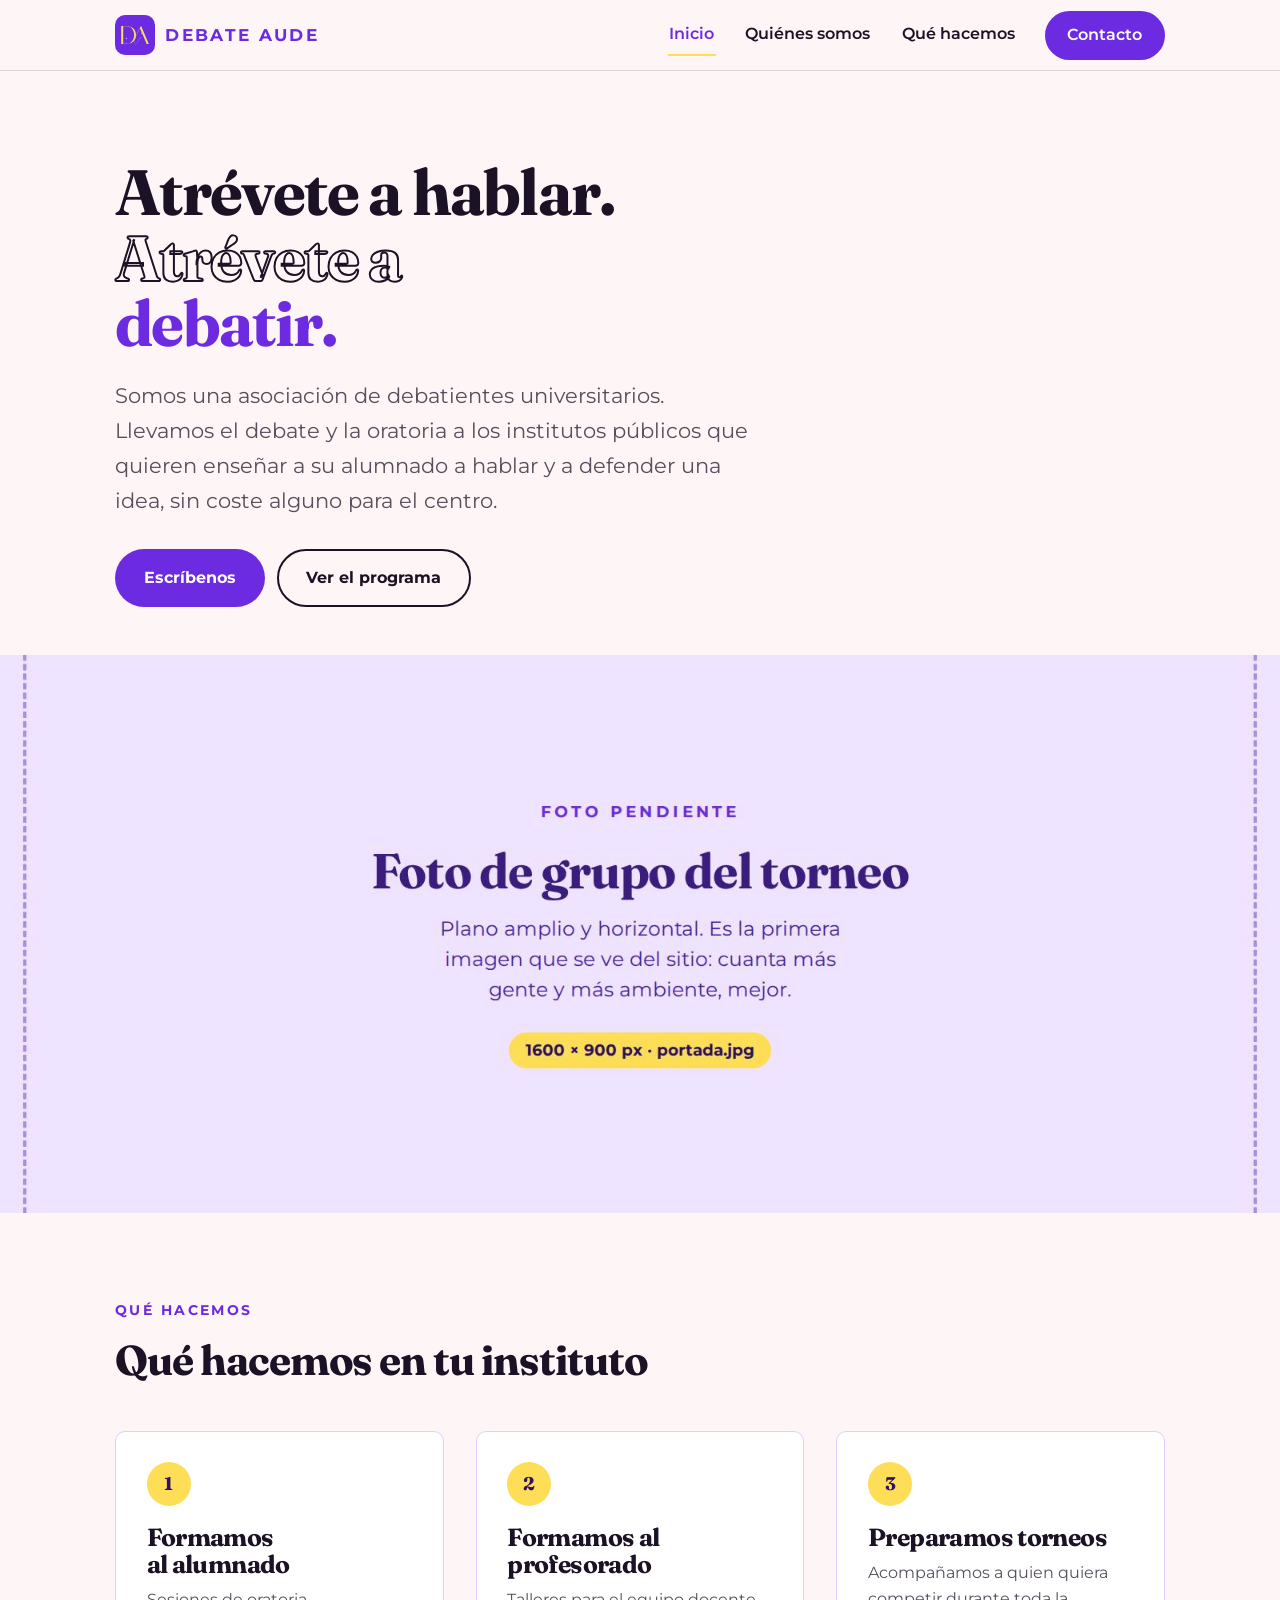
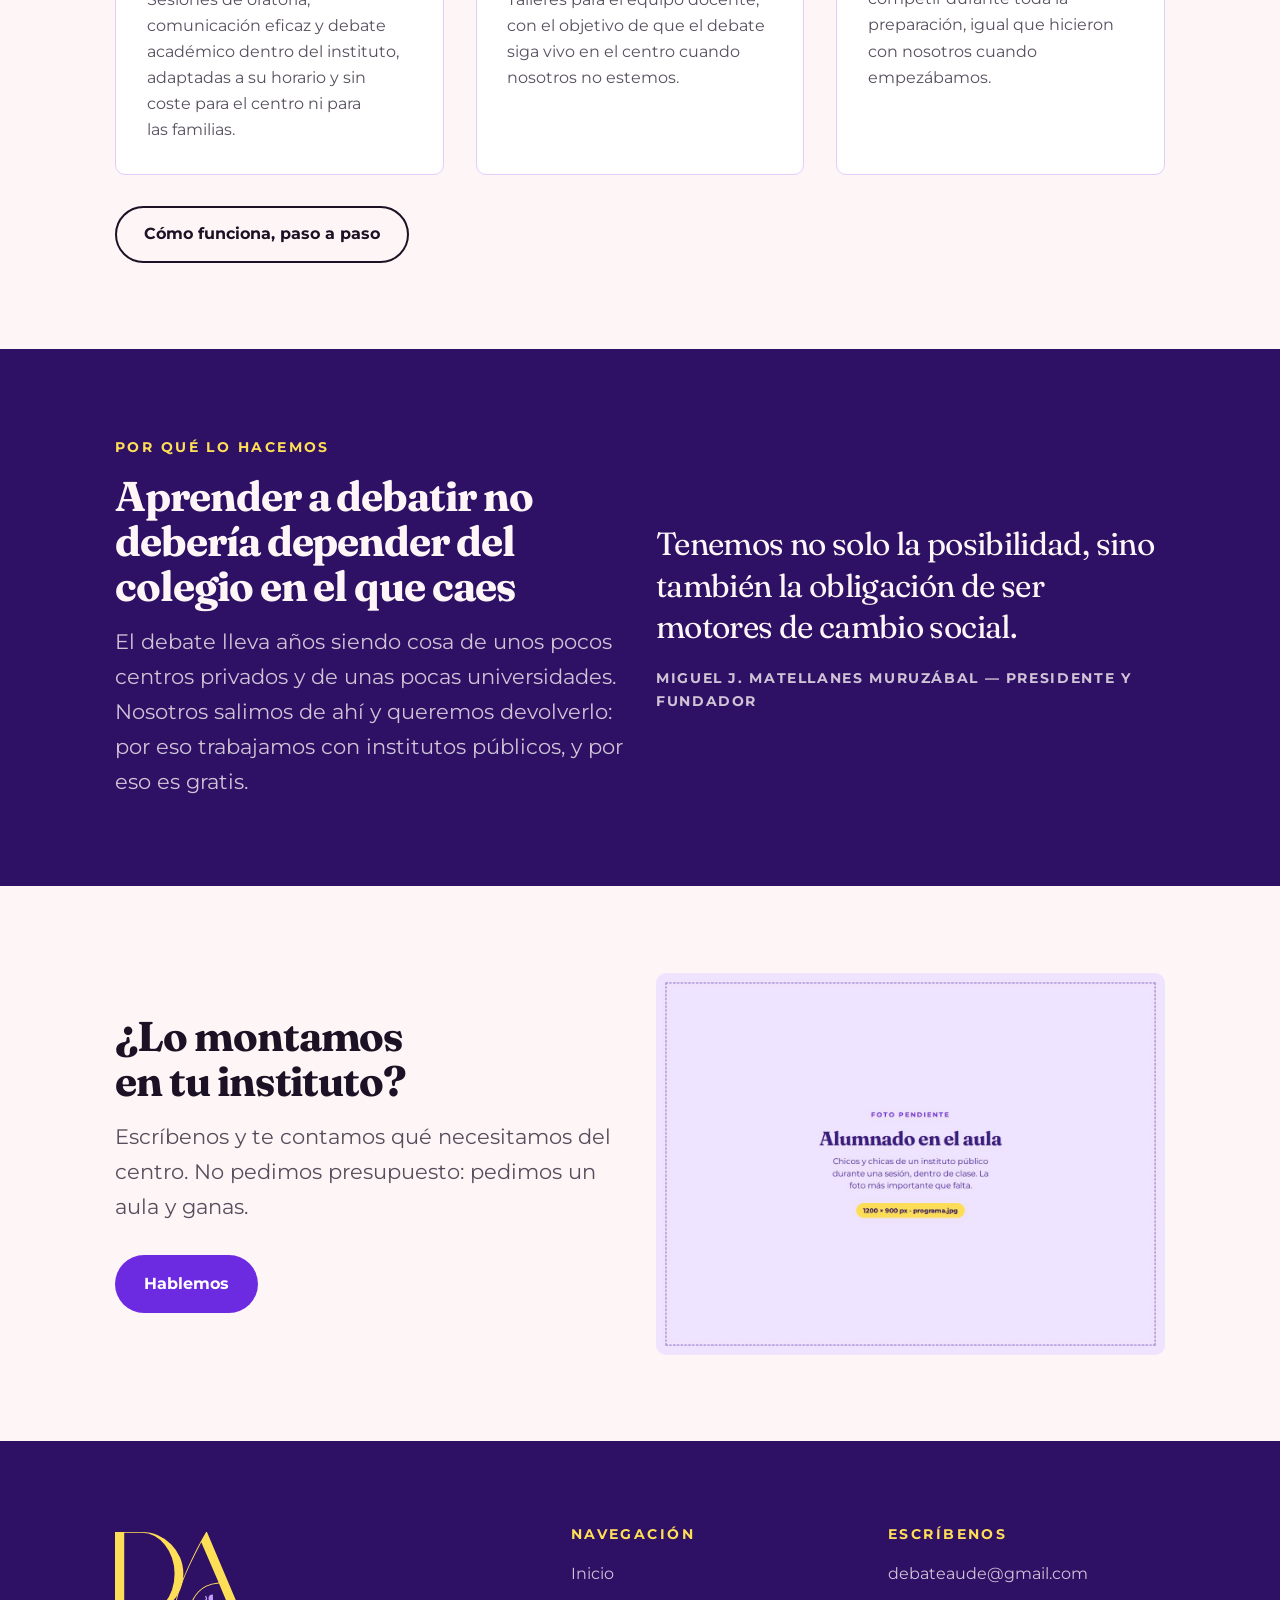
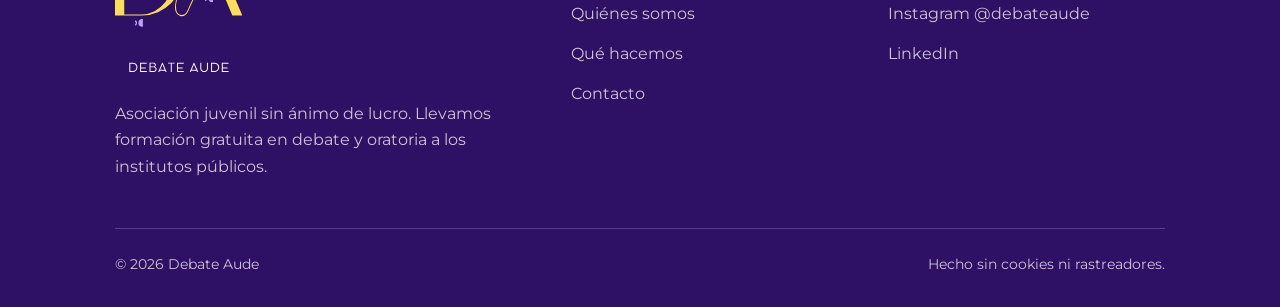
==== commit 1ce36337: "Recupera el claim en portada, corrige las esferas del logo y añade patrocinadores - Las dos marcas m" ====
--- a/index.html
+++ b/index.html
@@ -3,14 +3,14 @@
 <head>
 <meta charset="utf-8">
 <meta name="viewport" content="width=device-width, initial-scale=1">
-<title>Debate Aude · Debate y oratoria gratis en institutos públicos</title>
+<title>Debate Aude · Debate y oratoria en institutos públicos</title>
 <meta name="description" content="Asociación juvenil que lleva formación gratuita en debate y oratoria a los institutos públicos y centros de FP de toda España.">
 <link rel="canonical" href="https://debateaude.com/">
 <meta name="theme-color" content="#6C2BE0">
 <meta property="og:type" content="website">
 <meta property="og:site_name" content="Debate Aude">
 <meta property="og:locale" content="es_ES">
-<meta property="og:title" content="Debate Aude · Debate y oratoria gratis en institutos públicos">
+<meta property="og:title" content="Debate Aude · Debate y oratoria en institutos públicos">
 <meta property="og:description" content="Asociación juvenil que lleva formación gratuita en debate y oratoria a los institutos públicos y centros de FP de toda España.">
 <meta property="og:url" content="https://debateaude.com/">
 <meta property="og:image" content="https://debateaude.com/assets/og-debate-aude.png">
@@ -71,10 +71,10 @@
 
 <section class="portada">
   <div class="contenedor">
-    <h1>Debate y oratoria en institutos públicos. <em>Gratis.</em></h1>
-    <p>Somos una asociación de debatientes universitarios. Vamos a los centros
-    públicos que quieren enseñar a su alumnado a hablar en público y a defender
-    una idea, y no cobramos nada por ello.</p>
+    <h1>Atrévete a hablar.<br><span class="contorno">Atrévete a</span><br><span class="morado">debatir.</span></h1>
+    <p>Somos una asociación de debatientes universitarios. Llevamos el debate y
+    la oratoria a los institutos públicos que quieren enseñar a su alumnado a
+    hablar y a defender una idea, sin coste alguno para el centro.</p>
     <div class="acciones espacio-arriba">
       <a class="boton boton--primario" href="/contacto.html">Escríbenos</a>
       <a class="boton boton--secundario" href="/que-hacemos.html">Ver el programa</a>
@@ -84,21 +84,22 @@
 
 <figure class="foto foto--ancha tira-foto">
   <img src="/assets/img/portada.jpg" width="1600" height="900" fetchpriority="high"
-       alt="Participantes del II Torneo Debate Aude reunidos sobre el césped del estadio">
+       alt="Participantes del II Torneo Debate Aude sobre el césped del Estadio Municipal de Butarque">
 </figure>
 
 <section class="seccion" aria-labelledby="hacemos-titulo">
   <div class="contenedor">
     <div class="encabezado">
       <p class="rotulo">Qué hacemos</p>
-      <h2 id="hacemos-titulo">Vamos al centro, y el centro no paga nada</h2>
+      <h2 id="hacemos-titulo">Qué hacemos en tu instituto</h2>
     </div>
     <div class="rejilla rejilla--3">
       <div class="tarjeta">
         <span class="tarjeta__icono" aria-hidden="true">1</span>
         <h3>Formamos al alumnado</h3>
         <p>Sesiones de oratoria, comunicación eficaz y debate académico dentro del
-        instituto, adaptadas al horario del centro.</p>
+        instituto, adaptadas a su horario y sin coste para el centro ni para las
+        familias.</p>
       </div>
       <div class="tarjeta">
         <span class="tarjeta__icono" aria-hidden="true">2</span>
--- a/styles.css
+++ b/styles.css
@@ -277,8 +277,21 @@
 
 /* ---------- Portada ---------- */
 .portada { padding-block: clamp(2.75rem, 1.5rem + 5vw, 5.5rem) clamp(2rem, 1.5rem + 2vw, 3rem); }
-.portada h1 { font-size: var(--h1); max-width: 17ch; }
-.portada h1 em { font-style: normal; color: var(--marca-accion); }
+.portada h1 { font-size: var(--h1); max-width: 15ch; line-height: 1.02; }
+.portada h1 .morado { color: var(--marca-accion); }
+.portada h1 .contorno {
+  color: transparent;
+  -webkit-text-stroke: 2px var(--marca-texto);
+  paint-order: stroke fill;
+}
+/* Sin soporte de text-stroke, o con contraste forzado, el texto sería
+   invisible: se rellena de nuevo. */
+@supports not (-webkit-text-stroke: 1px red) {
+  .portada h1 .contorno { color: var(--marca-texto); }
+}
+@media (forced-colors: active) {
+  .portada h1 .contorno { color: CanvasText; -webkit-text-stroke: 0; }
+}
 .portada p { font-size: var(--p-lg); max-width: 46ch; margin-top: 1.5rem; color: var(--tenue); }
 
 /* ---------- Fotografía ---------- */
@@ -507,3 +520,9 @@
   padding-block: clamp(2.5rem, 1.5rem + 4vw, 4.5rem) clamp(1.75rem, 1.2rem + 2vw, 3rem);
 }
 .cabecera-pagina h1 { font-size: var(--h2); max-width: 18ch; margin-bottom: 1.1rem; }
+
+.apartado {
+  font-size: var(--h3);
+  margin: clamp(2rem, 3.5vw, 2.8rem) 0 1rem;
+}
+.apartado:first-of-type { margin-top: 0; }
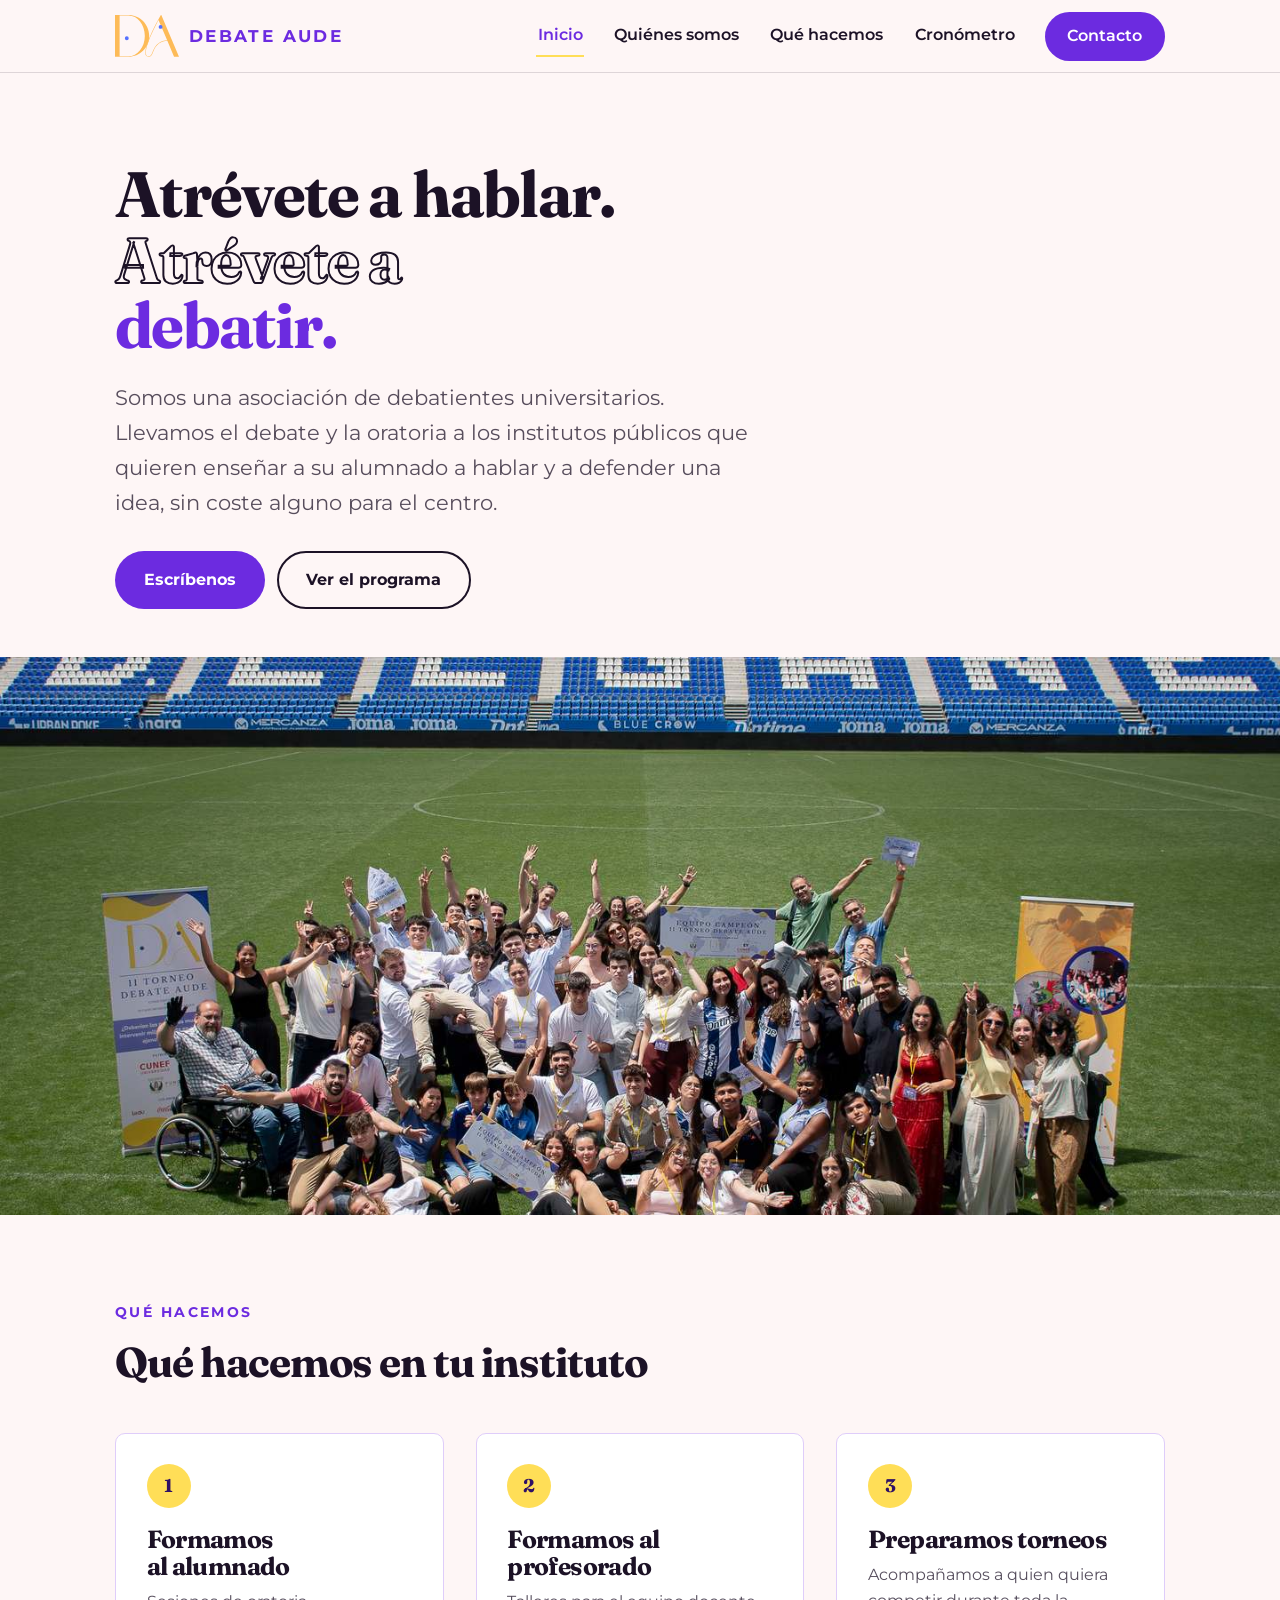
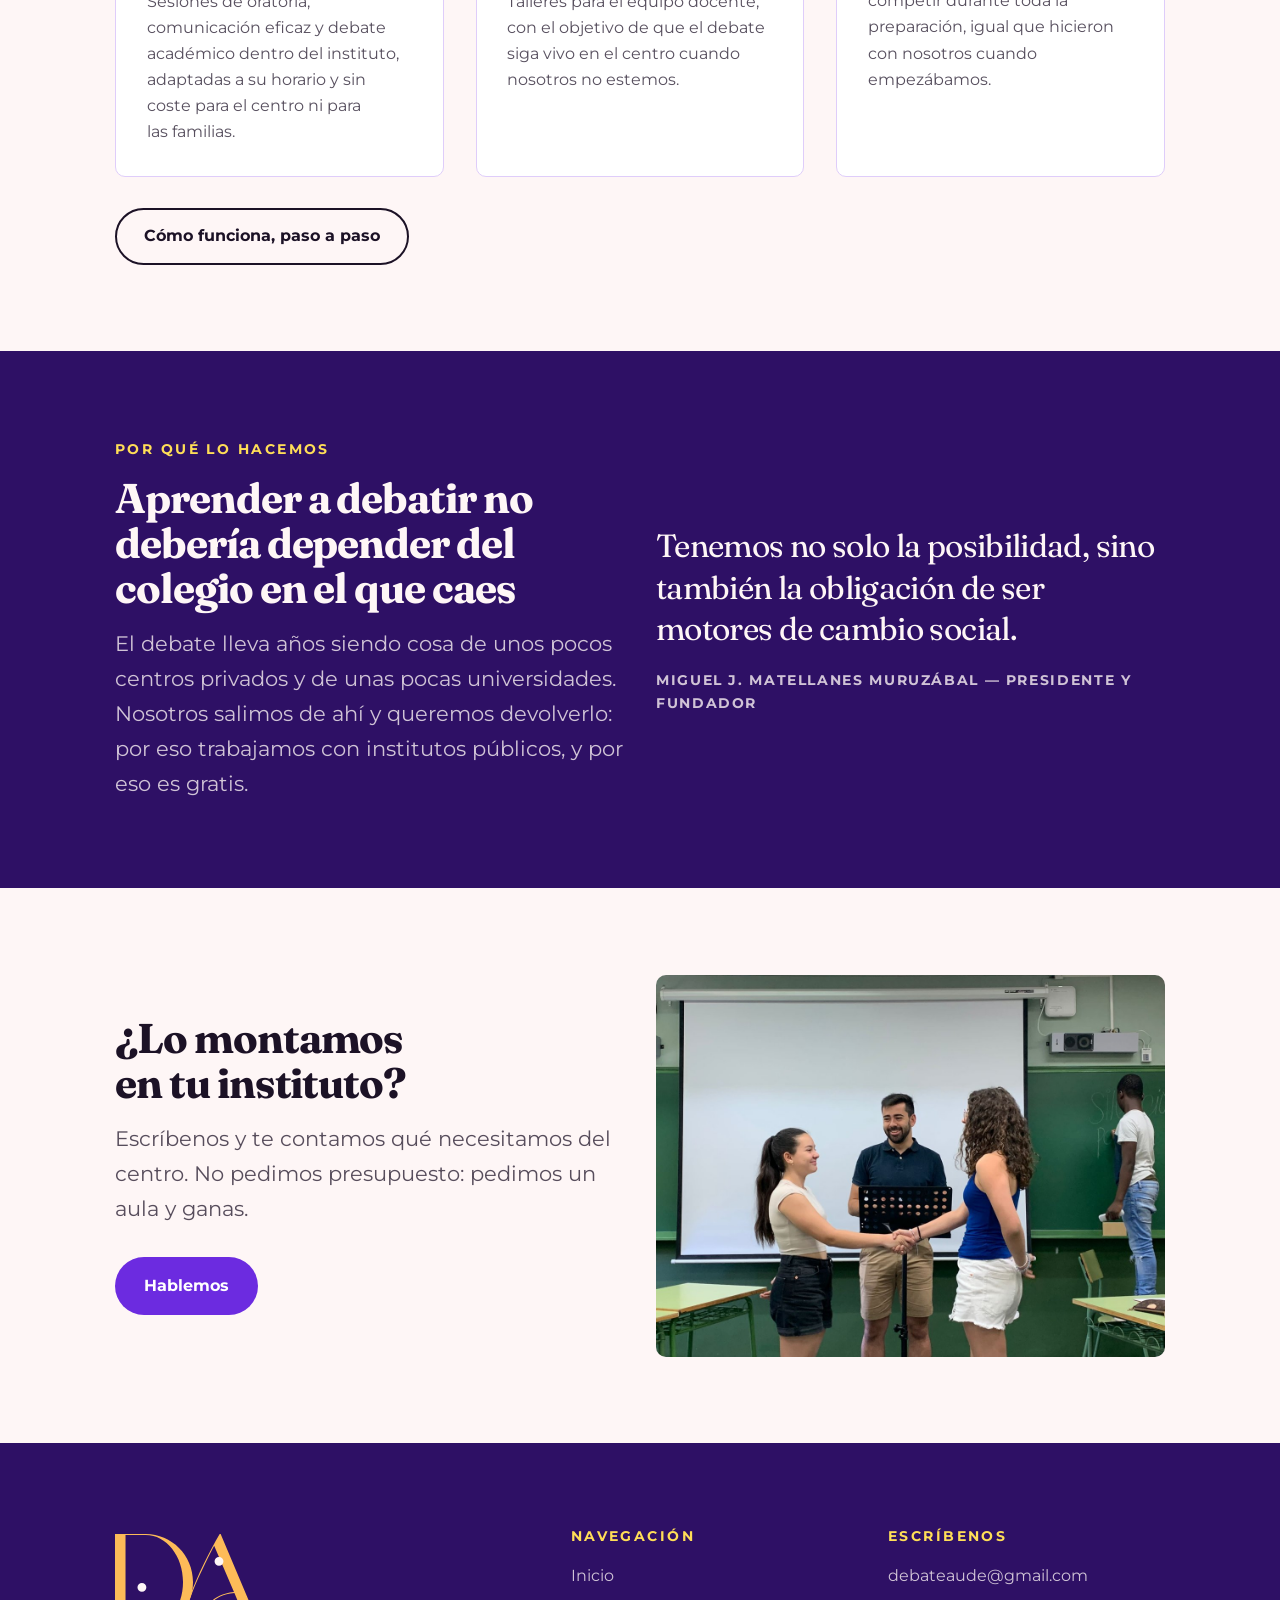
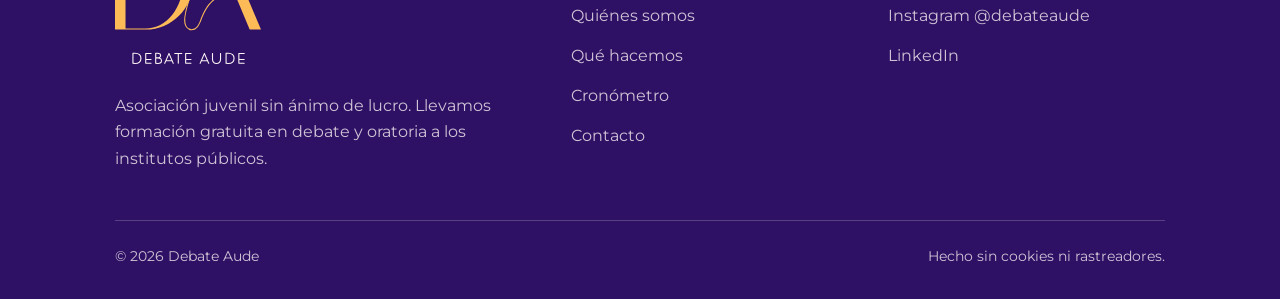
==== commit 45c73558: "Logo oficial, fotos reales y cronómetro de debate para torneos Logo: - Se descartan mis reconstrucci" ====
--- a/index.html
+++ b/index.html
@@ -53,7 +53,7 @@
 <a class="saltar" href="#contenido">Saltar al contenido principal</a>
 <header class="cabecera">
   <div class="contenedor cabecera__fila">
-    <a class="marca" href="/"><img class="marca__iso" src="/assets/isotipo-tile.svg" alt="" width="40" height="40"><span class="marca__texto">Debate Aude</span></a>
+    <a class="marca" href="/"><img class="marca__iso" src="/assets/isotipo-aude.svg" alt="" width="120" height="79"><span class="marca__texto">Debate Aude</span></a>
     <nav aria-label="Principal">
       <button class="nav__boton" type="button" id="nav-boton" aria-expanded="false" aria-controls="nav-lista" hidden>
         <span class="barras" aria-hidden="true"></span><span class="nav__boton__txt">Menú</span>
@@ -62,6 +62,7 @@
         <li><a href="/" aria-current="page">Inicio</a></li>
         <li><a href="/quienes-somos.html">Quiénes somos</a></li>
         <li><a href="/que-hacemos.html">Qué hacemos</a></li>
+        <li><a href="/crono.html">Cronómetro</a></li>
         <li><a class="boton boton--primario" href="/contacto.html">Contacto</a></li>
       </ul>
     </nav>
@@ -83,7 +84,7 @@
 </section>
 
 <figure class="foto foto--ancha tira-foto">
-  <img src="/assets/img/portada.jpg" width="1600" height="900" fetchpriority="high"
+  <img src="/assets/img/portada.jpg" width="1440" height="810" fetchpriority="high"
        alt="Participantes del II Torneo Debate Aude sobre el césped del Estadio Municipal de Butarque">
 </figure>
 
@@ -150,8 +151,8 @@
       </div>
     </div>
     <figure class="foto">
-      <img src="/assets/img/programa.jpg" width="1200" height="900" loading="lazy"
-           alt="Alumnado de un instituto durante una sesión de debate en el aula">
+      <img src="/assets/img/aula.jpg" width="1200" height="900" loading="lazy"
+           alt="Un formador de Debate Aude con dos alumnas durante una sesión en el aula">
     </figure>
   </div>
 </section>
@@ -161,7 +162,7 @@
   <div class="contenedor">
     <div class="pie__rejilla">
       <div>
-        <a class="marca marca--pie" href="/" aria-label="Debate Aude · inicio"><svg xmlns="http://www.w3.org/2000/svg" viewBox="0 0 193.67 212.99" role="img" aria-label="Debate Aude"><defs><clipPath id="pie-r1"><rect x="738.36" y="451.07" width="11.98" height="11.86"/></clipPath><clipPath id="pie-r2"><rect x="844.99" y="413.72" width="11.98" height="11.86"/></clipPath></defs><g transform="translate(-707.92 -318.71)"><path fill="#FFDE57" transform="translate(701.63 445.66) scale(0.17982 -0.17982)" d="M263 0H35V706H263Q335 706 398.0 678.5Q461 651 509.5 602.5Q558 554 585.5 490.0Q613 426 613 352Q613 279 585.5 215.0Q558 151 509.5 102.5Q461 54 398.0 27.0Q335 0 263 0ZM113 699V8H263Q320 8 370.0 34.5Q420 61 458.0 108.5Q496 156 517.5 218.0Q539 280 539 352Q539 424 517.5 486.5Q496 549 458.0 597.0Q420 645 370.0 672.0Q320 699 263 699Z"/><path fill="#FFDE57" transform="translate(792.8 445.66) scale(0.17982 -0.17982)" d="M521 0 408 271Q344 265 302.5 245.0Q261 225 235.5 196.5Q210 168 194.5 137.0Q179 106 167 79Q153 42 136.5 17.5Q120 -7 86 -6Q82 -5 78.5 -4.0Q75 -3 70 1Q29 19 37 88Q41 121 51.5 162.5Q62 204 80 252Q107 324 143.5 404.5Q180 485 220.5 563.5Q261 642 299 706H306L605 0ZM405 278 258 620Q212 532 165.5 434.5Q119 337 87 250Q69 202 58.5 161.0Q48 120 44 88Q43 57 49.0 35.5Q55 14 73 8Q78 7 80.5 6.0Q83 5 87 3Q117 1 132.0 24.0Q147 47 159 81Q171 109 187.0 140.5Q203 172 229.5 201.0Q256 230 298.0 251.0Q340 272 405 278Z"/><g clip-path="url(#pie-r1)" fill="#C09DFA"><path fill-rule="evenodd" d="M733.54 457.07a4 4 0 1 0 7.99 0a4 4 0 1 0 -7.99 0ZM735.54 457.07a2 2 0 1 0 4 0a2 2 0 1 0 -4 0Z"/><path d="M743.53 457.07a6 6 0 1 0 11.99 0a6 6 0 1 0 -11.99 0Z"/></g><g clip-path="url(#pie-r2)" fill="#C09DFA"><path fill-rule="evenodd" d="M840.18 419.72a4 4 0 1 0 7.99 0a4 4 0 1 0 -7.99 0ZM842.18 419.72a2 2 0 1 0 4 0a2 2 0 1 0 -4 0Z"/><path d="M850.17 419.72a6 6 0 1 0 11.99 0a6 6 0 1 0 -11.99 0Z"/></g><path fill="#FEF6F6" transform="translate(727.68 531.7) scale(0.00933594 -0.00933594)" d="M215 32V1488Q215 1519 247 1519H759Q893 1519 1011.0 1482.0Q1129 1445 1225.5 1376.5Q1322 1308 1391.5 1214.0Q1461 1120 1498.5 1005.0Q1536 890 1536 760Q1536 630 1498.5 515.0Q1461 400 1391.0 306.0Q1321 212 1223.5 143.0Q1126 74 1007.0 37.0Q888 0 752 0H248Q215 0 215 32ZM382 160H751Q885 160 997.5 206.0Q1110 252 1193.0 334.0Q1276 416 1322.0 525.0Q1368 634 1368 760Q1368 886 1322.0 995.5Q1276 1105 1193.5 1187.0Q1111 1269 1000.0 1315.5Q889 1362 758 1362L382 1361Z"/><path fill="#FEF6F6" transform="translate(744.03 531.7) scale(0.00933594 -0.00933594)" d="M1289 160Q1309 160 1320.5 150.0Q1332 140 1332 123V31Q1332 17 1322.5 8.5Q1313 0 1297 0H247Q215 0 215 32V1488Q215 1519 247 1519H1275Q1310 1519 1310 1489V1392Q1310 1360 1275 1360H382V732H1110Q1150 732 1150 699V608Q1150 577 1110 577H382V160Z"/><path fill="#FEF6F6" transform="translate(758.44 531.7) scale(0.00933594 -0.00933594)" d="M1043 862Q1134 842 1207.5 785.5Q1281 729 1324.0 645.0Q1367 561 1367 458Q1367 362 1329.0 279.0Q1291 196 1223.5 133.0Q1156 70 1066.5 35.0Q977 0 873 0H241Q215 0 215 26V1494Q215 1519 241 1519H828Q915 1519 991.0 1491.5Q1067 1464 1124.5 1415.0Q1182 1366 1214.0 1300.5Q1246 1235 1246 1159Q1246 1094 1219.5 1035.0Q1193 976 1147.5 931.0Q1102 886 1043 862ZM1086 1136Q1086 1201 1051.5 1253.5Q1017 1306 958.5 1336.5Q900 1367 828 1367H382V911H828Q900 911 958.5 940.0Q1017 969 1051.5 1020.0Q1086 1071 1086 1136ZM870 153Q939 153 999.0 177.0Q1059 201 1104.0 244.0Q1149 287 1174.5 344.5Q1200 402 1200 468Q1200 558 1156.0 626.5Q1112 695 1037.0 733.5Q962 772 870 772H382V153Z"/><path fill="#FEF6F6" transform="translate(773.22 531.7) scale(0.00933594 -0.00933594)" d="M1412 36Q1420 20 1413.0 8.5Q1406 -3 1387 -3H1269Q1258 -3 1249.5 5.0Q1241 13 1236 24L1155 218H310L230 25Q226 14 216.5 6.0Q207 -2 196 -2H80Q61 -2 54.0 8.5Q47 19 54 37L692 1504Q704 1532 729 1532H737Q748 1532 758.5 1524.0Q769 1516 774 1503ZM371 365H1094L733 1234Z"/><path fill="#FEF6F6" transform="translate(787.91 531.7) scale(0.00933594 -0.00933594)" d="M65 1403V1489Q65 1519 96 1519H1120Q1149 1519 1149 1489V1403Q1149 1371 1120 1371H690V30Q690 -2 659 -2H554Q523 -2 523 30V1371H96Q65 1371 65 1403Z"/><path fill="#FEF6F6" transform="translate(800.26 531.7) scale(0.00933594 -0.00933594)" d="M1289 160Q1309 160 1320.5 150.0Q1332 140 1332 123V31Q1332 17 1322.5 8.5Q1313 0 1297 0H247Q215 0 215 32V1488Q215 1519 247 1519H1275Q1310 1519 1310 1489V1392Q1310 1360 1275 1360H382V732H1110Q1150 732 1150 699V608Q1150 577 1110 577H382V160Z"/><path fill="#FEF6F6" transform="translate(821.26 531.7) scale(0.00933594 -0.00933594)" d="M1412 36Q1420 20 1413.0 8.5Q1406 -3 1387 -3H1269Q1258 -3 1249.5 5.0Q1241 13 1236 24L1155 218H310L230 25Q226 14 216.5 6.0Q207 -2 196 -2H80Q61 -2 54.0 8.5Q47 19 54 37L692 1504Q704 1532 729 1532H737Q748 1532 758.5 1524.0Q769 1516 774 1503ZM371 365H1094L733 1234Z"/><path fill="#FEF6F6" transform="translate(835.96 531.7) scale(0.00933594 -0.00933594)" d="M350 1496V607Q350 509 384.5 424.5Q419 340 481.5 277.0Q544 214 627.5 178.5Q711 143 808 143Q905 143 988.5 178.5Q1072 214 1134.0 277.0Q1196 340 1231.0 424.5Q1266 509 1266 607V1496Q1266 1522 1293 1522H1407Q1434 1522 1434 1496V602Q1434 468 1387.0 354.0Q1340 240 1255.5 156.0Q1171 72 1056.5 25.5Q942 -21 808 -21Q673 -21 559.0 26.0Q445 73 360.5 158.5Q276 244 229.5 359.0Q183 474 183 609V1496Q183 1522 208 1522H326Q350 1522 350 1496Z"/><path fill="#FEF6F6" transform="translate(852.06 531.7) scale(0.00933594 -0.00933594)" d="M215 32V1488Q215 1519 247 1519H759Q893 1519 1011.0 1482.0Q1129 1445 1225.5 1376.5Q1322 1308 1391.5 1214.0Q1461 1120 1498.5 1005.0Q1536 890 1536 760Q1536 630 1498.5 515.0Q1461 400 1391.0 306.0Q1321 212 1223.5 143.0Q1126 74 1007.0 37.0Q888 0 752 0H248Q215 0 215 32ZM382 160H751Q885 160 997.5 206.0Q1110 252 1193.0 334.0Q1276 416 1322.0 525.0Q1368 634 1368 760Q1368 886 1322.0 995.5Q1276 1105 1193.5 1187.0Q1111 1269 1000.0 1315.5Q889 1362 758 1362L382 1361Z"/><path fill="#FEF6F6" transform="translate(868.41 531.7) scale(0.00933594 -0.00933594)" d="M1289 160Q1309 160 1320.5 150.0Q1332 140 1332 123V31Q1332 17 1322.5 8.5Q1313 0 1297 0H247Q215 0 215 32V1488Q215 1519 247 1519H1275Q1310 1519 1310 1489V1392Q1310 1360 1275 1360H382V732H1110Q1150 732 1150 699V608Q1150 577 1110 577H382V160Z"/></g></svg></a>
+        <a class="marca marca--pie" href="/" aria-label="Debate Aude · inicio"><img src="/assets/logo-negativo.svg" alt="Debate Aude" width="200" height="178"></a>
         <p class="pie__lema">Asociación juvenil sin ánimo de lucro. Llevamos formación
         gratuita en debate y oratoria a los institutos públicos.</p>
       </div>
@@ -171,6 +172,7 @@
           <li><a href="/">Inicio</a></li>
           <li><a href="/quienes-somos.html">Quiénes somos</a></li>
           <li><a href="/que-hacemos.html">Qué hacemos</a></li>
+          <li><a href="/crono.html">Cronómetro</a></li>
           <li><a href="/contacto.html">Contacto</a></li>
         </ul>
       </div>
--- a/styles.css
+++ b/styles.css
@@ -199,7 +199,10 @@
   display: inline-flex; align-items: center; gap: .65rem;
   padding: .3rem .6rem .3rem 0; text-decoration: none;
 }
-.marca__iso { width: 40px; height: 40px; flex: none; border-radius: 10px; }
+/* Monograma oficial suelto; el lockup del manual es vertical y a la
+   altura de una cabecera web dejaría el wordmark ilegible, así que
+   el nombre va compuesto al lado. */
+.marca__iso { width: auto; height: 42px; flex: none; }
 .marca__texto {
   font-size: clamp(.92rem, .86rem + .3vw, 1.05rem);
   font-weight: 700; letter-spacing: .14em; text-transform: uppercase;
@@ -245,7 +248,7 @@
    aprieta un poco el nombre de la marca. */
 @media (max-width: 400px) {
   .marca { gap: .5rem; }
-  .marca__iso { width: 34px; height: 34px; }
+  .marca__iso { height: 34px; }
   .marca__texto { font-size: .8rem; letter-spacing: .09em; }
   .nav__boton { padding: .5rem .7rem; }
   .nav__boton__txt {
@@ -416,7 +419,7 @@
 .pie__rejilla { display: grid; gap: 2.5rem; grid-template-columns: 1fr; }
 @media (min-width: 760px) { .pie__rejilla { grid-template-columns: 1.5fr 1fr 1fr; } }
 /* En el pie sí cabe el lockup completo del manual a tamaño legible. */
-.pie .marca--pie svg { width: auto; height: 140px; }
+.pie .marca--pie img { width: auto; height: 130px; }
 .pie__lema { margin-top: 1.3rem; font-size: var(--p-sm); color: var(--sobre-oscuro-tenue); max-width: 40ch; }
 .pie h2 {
   font-family: var(--texto); font-size: var(--p-xs); font-weight: 700;
@@ -526,3 +529,202 @@
   margin: clamp(2rem, 3.5vw, 2.8rem) 0 1rem;
 }
 .apartado:first-of-type { margin-top: 0; }
+
+/* ==========================================================================
+   Cronómetro de debate (crono.html)
+   Los tres estados del reloj se controlan con data-estado en el tablero:
+   normal, aviso (últimos segundos) y pasado (tiempo agotado).
+   ========================================================================== */
+.crono { padding-block: clamp(1.75rem, 1.2rem + 2vw, 3rem) var(--aire); }
+.crono-intro { max-width: 56ch; margin-bottom: clamp(1.75rem, 3vw, 2.5rem); }
+.crono-intro h1 { font-size: var(--h2); margin-bottom: .9rem; }
+
+/* ---------- Tablero ---------- */
+.tablero {
+  background: var(--marca-oscuro);
+  color: var(--marca-fondo);
+  border-radius: calc(var(--radio) * 2);
+  padding: clamp(1.25rem, 2.5vw, 2.25rem);
+  display: grid;
+  gap: clamp(1.25rem, 2.5vw, 2rem);
+  --tono: var(--marca-apoyo);        /* color del reloj según el estado */
+}
+.tablero[data-estado="aviso"]  { --tono: #FF9F1C; }
+.tablero[data-estado="pasado"] { --tono: #FF5A57; }
+
+.tablero__equipos { display: grid; grid-template-columns: 1fr; gap: 1rem; }
+@media (min-width: 700px) { .tablero__equipos { grid-template-columns: 1fr 1fr; } }
+
+.equipo {
+  border: 2px solid color-mix(in srgb, #fff 22%, transparent);
+  border-radius: var(--radio);
+  padding: 1rem 1.1rem 1.1rem;
+  display: grid;
+  gap: .7rem;
+  transition: border-color .15s ease, background-color .15s ease;
+}
+.equipo__papel {
+  font-size: var(--p-xs); font-weight: 700;
+  letter-spacing: .18em; text-transform: uppercase;
+  color: color-mix(in srgb, var(--marca-fondo) 72%, transparent);
+}
+.equipo--favor .equipo__papel { color: #8CE0B4; }
+.equipo--contra .equipo__papel { color: #FFB4C4; }
+
+.equipo__nombre {
+  width: 100%;
+  background: transparent;
+  border: 0;
+  border-bottom: 2px dashed color-mix(in srgb, #fff 30%, transparent);
+  color: var(--marca-fondo);
+  font-family: var(--display);
+  font-size: clamp(1.3rem, 1rem + 1.4vw, 2rem);
+  font-weight: 700;
+  letter-spacing: -.02em;
+  padding: .1rem 0 .3rem;
+  border-radius: 0;
+}
+.equipo__nombre::placeholder { color: color-mix(in srgb, var(--marca-fondo) 45%, transparent); }
+.equipo__nombre:focus { outline: 3px solid var(--marca-apoyo); outline-offset: 4px; border-bottom-color: var(--marca-apoyo); }
+
+.equipo__turno {
+  justify-self: start;
+  min-height: 44px;
+  padding: .5rem 1.1rem;
+  border-radius: 999px;
+  border: 2px solid color-mix(in srgb, #fff 35%, transparent);
+  background: transparent;
+  color: inherit;
+  font-size: var(--p-sm); font-weight: 700;
+  cursor: pointer;
+}
+.equipo__turno:hover { border-color: var(--marca-apoyo); }
+
+/* El lado que está hablando se marca de forma inequívoca: no basta el color,
+   así que además cambia el texto del botón y el borde de la tarjeta. */
+.tablero[data-lado="favor"]  .equipo--favor,
+.tablero[data-lado="contra"] .equipo--contra {
+  border-color: var(--marca-apoyo);
+  background: color-mix(in srgb, #fff 10%, transparent);
+}
+.tablero[data-lado="favor"]  .equipo--favor  .equipo__turno,
+.tablero[data-lado="contra"] .equipo--contra .equipo__turno {
+  background: var(--marca-apoyo);
+  border-color: var(--marca-apoyo);
+  color: var(--marca-oscuro);
+}
+.equipo__turno[aria-pressed="true"]::before { content: "▶ "; }
+.equipo__turno[aria-pressed="true"] { pointer-events: none; }
+
+/* ---------- Reloj ---------- */
+.tablero__reloj { text-align: center; }
+.tablero__turno {
+  font-size: var(--p-sm); font-weight: 700;
+  letter-spacing: .2em; text-transform: uppercase;
+  color: color-mix(in srgb, var(--marca-fondo) 75%, transparent);
+  margin-bottom: .3rem;
+}
+.tablero__cifra {
+  font-family: var(--display);
+  font-weight: 700;
+  font-size: clamp(4.5rem, 2rem + 20vw, 15rem);
+  line-height: .92;
+  letter-spacing: -.04em;
+  color: var(--tono);
+  font-variant-numeric: tabular-nums;
+  transition: color .2s ease;
+}
+/* Al pasarse del tiempo el reloj late, para que se vea desde el fondo del aula. */
+.tablero[data-estado="pasado"][data-marcha="si"] .tablero__cifra {
+  animation: latido 1s ease-in-out infinite;
+}
+/* El latido no baja de 0,62: por debajo, el rojo sobre morado deja de
+   leerse bien desde el fondo del aula, que es justo cuando más importa. */
+@keyframes latido { 50% { opacity: .62; } }
+@media (prefers-reduced-motion: reduce) {
+  .tablero[data-estado="pasado"][data-marcha="si"] .tablero__cifra { animation: none; }
+}
+
+/* ---------- Mandos ---------- */
+.tablero__mandos { display: flex; flex-wrap: wrap; gap: .75rem; justify-content: center; }
+.crono-boton {
+  min-height: 52px;
+  padding: .8rem 1.8rem;
+  border-radius: 999px;
+  border: 2px solid color-mix(in srgb, #fff 40%, transparent);
+  background: transparent;
+  color: inherit;
+  font-size: var(--p-sm); font-weight: 700;
+  cursor: pointer;
+}
+.crono-boton:hover { background: color-mix(in srgb, #fff 14%, transparent); }
+.crono-boton--principal {
+  background: var(--marca-apoyo);
+  border-color: var(--marca-apoyo);
+  color: var(--marca-oscuro);
+  min-width: 11rem;
+}
+.crono-boton--principal:hover { background: #fff; border-color: #fff; }
+.crono-boton--principal::before { content: "▶"; margin-right: .5rem; }
+.crono-boton--principal[data-accion="pausa"]::before { content: "❚❚"; font-size: .8em; }
+
+/* ---------- Bloques de configuración ---------- */
+.crono-bloque { margin-top: clamp(2rem, 4vw, 3rem); }
+.crono-bloque__titulo {
+  font-family: var(--texto);
+  font-size: var(--p-xs); font-weight: 700;
+  letter-spacing: .18em; text-transform: uppercase;
+  color: var(--marca-accion);
+  margin-bottom: 1rem;
+}
+.crono-nota { font-size: var(--p-sm); color: var(--tenue); margin-top: 1rem; max-width: 62ch; }
+
+.turnos { display: grid; grid-template-columns: repeat(2, 1fr); gap: .75rem; }
+@media (min-width: 720px) { .turnos { grid-template-columns: repeat(4, 1fr); } }
+.turno {
+  min-height: 52px;
+  padding: .7rem 1rem;
+  border: 2px solid var(--lila-borde);
+  border-radius: var(--radio);
+  background: #fff;
+  color: var(--marca-texto);
+  font-size: var(--p-sm); font-weight: 700;
+  cursor: pointer;
+}
+.turno:hover { border-color: var(--marca-accion); }
+.turno[aria-pressed="true"] {
+  background: var(--marca-accion);
+  border-color: var(--marca-accion);
+  color: #fff;
+}
+
+.tiempos { display: grid; grid-template-columns: repeat(2, 1fr); gap: 1rem; }
+@media (min-width: 720px) { .tiempos { grid-template-columns: repeat(4, 1fr); } }
+.tiempos input { font-variant-numeric: tabular-nums; font-weight: 700; }
+
+.atajos { display: flex; flex-wrap: wrap; gap: .6rem 1.6rem; font-size: var(--p-sm); color: var(--tenue); }
+kbd {
+  font-family: var(--texto);
+  font-size: .85em; font-weight: 700;
+  background: var(--lila-suave);
+  border: 1px solid var(--lila-borde);
+  border-bottom-width: 2px;
+  border-radius: 6px;
+  padding: .15em .5em;
+  color: var(--marca-texto);
+}
+
+/* ---------- Pantalla completa: sólo el tablero ---------- */
+.en-pantalla-completa .cabecera,
+.en-pantalla-completa .pie,
+.en-pantalla-completa .crono-intro,
+.en-pantalla-completa .crono-bloque { display: none; }
+.en-pantalla-completa .crono { padding: 0; }
+.en-pantalla-completa .contenedor { max-width: none; padding: 0; }
+.en-pantalla-completa .tablero {
+  border-radius: 0;
+  min-height: 100vh;
+  align-content: center;
+  padding: clamp(1.5rem, 4vw, 4rem);
+}
+.en-pantalla-completa .tablero__cifra { font-size: min(46vh, 34vw); }
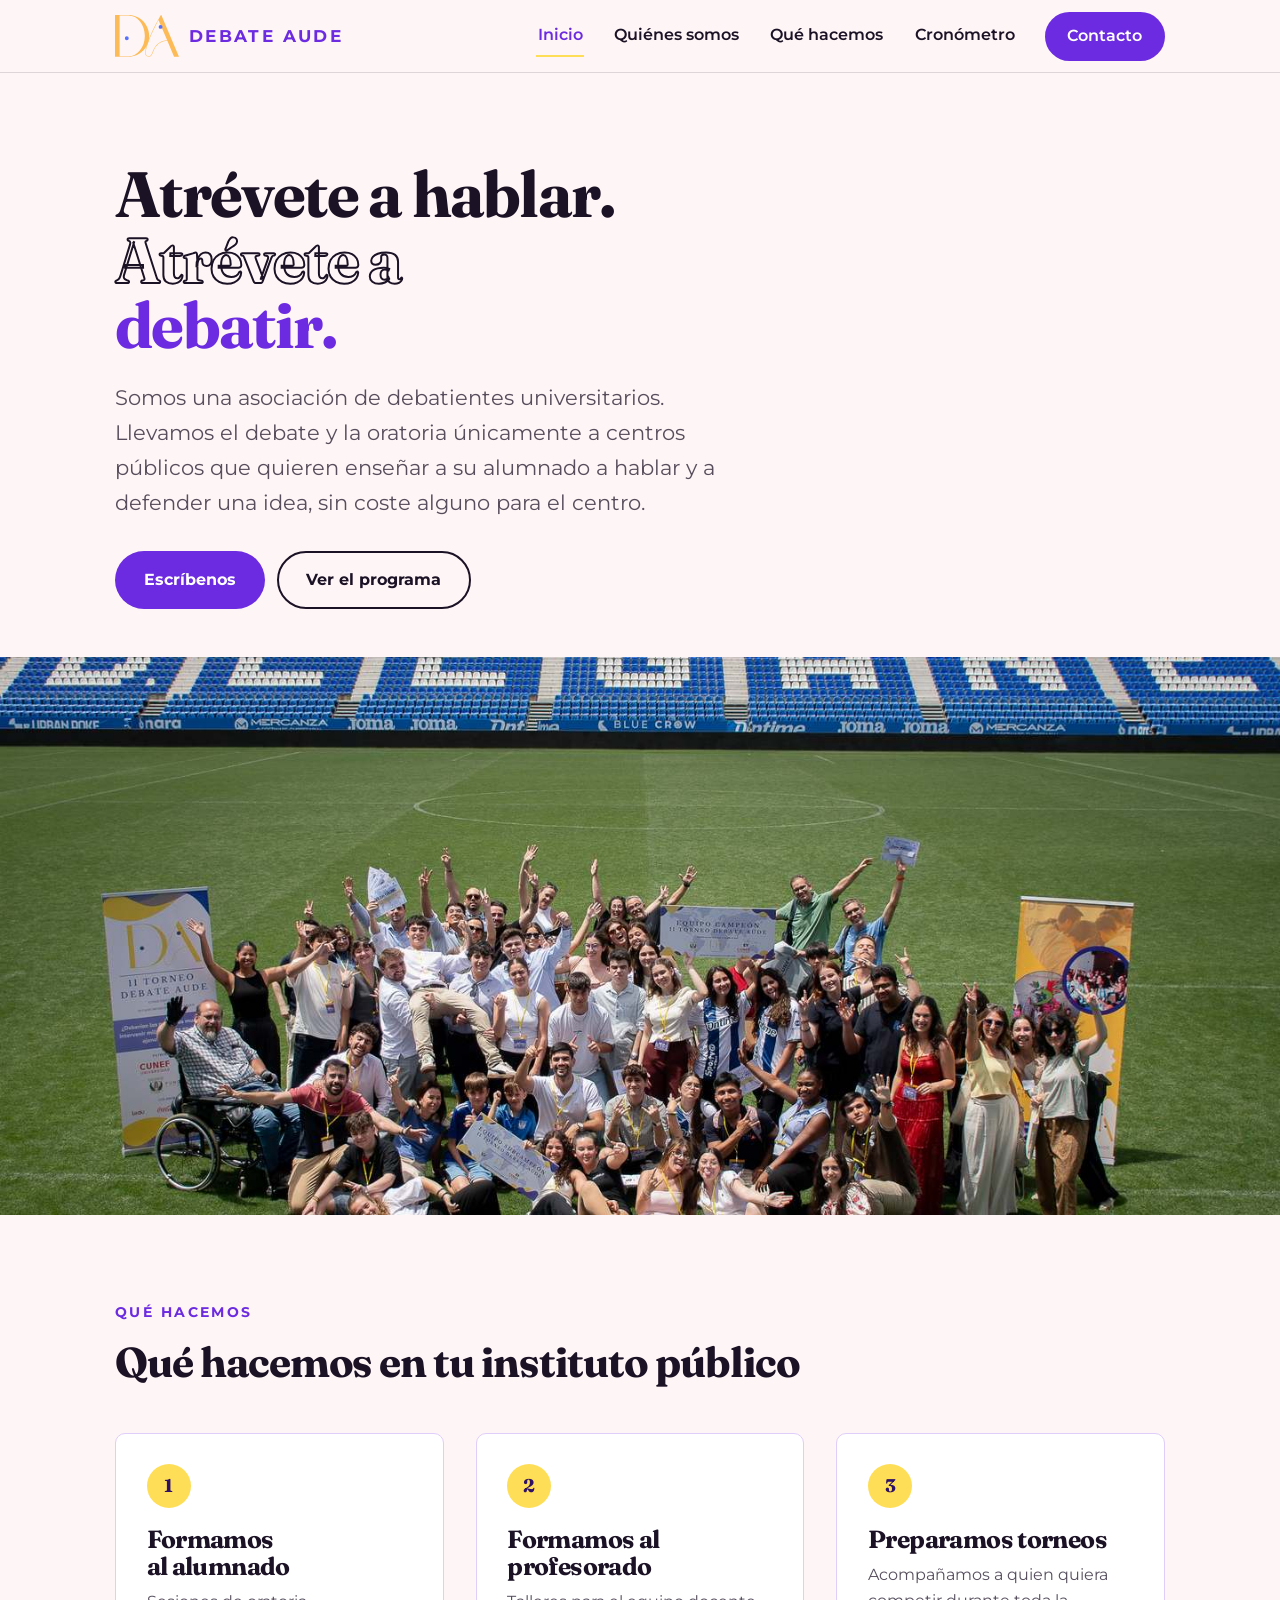
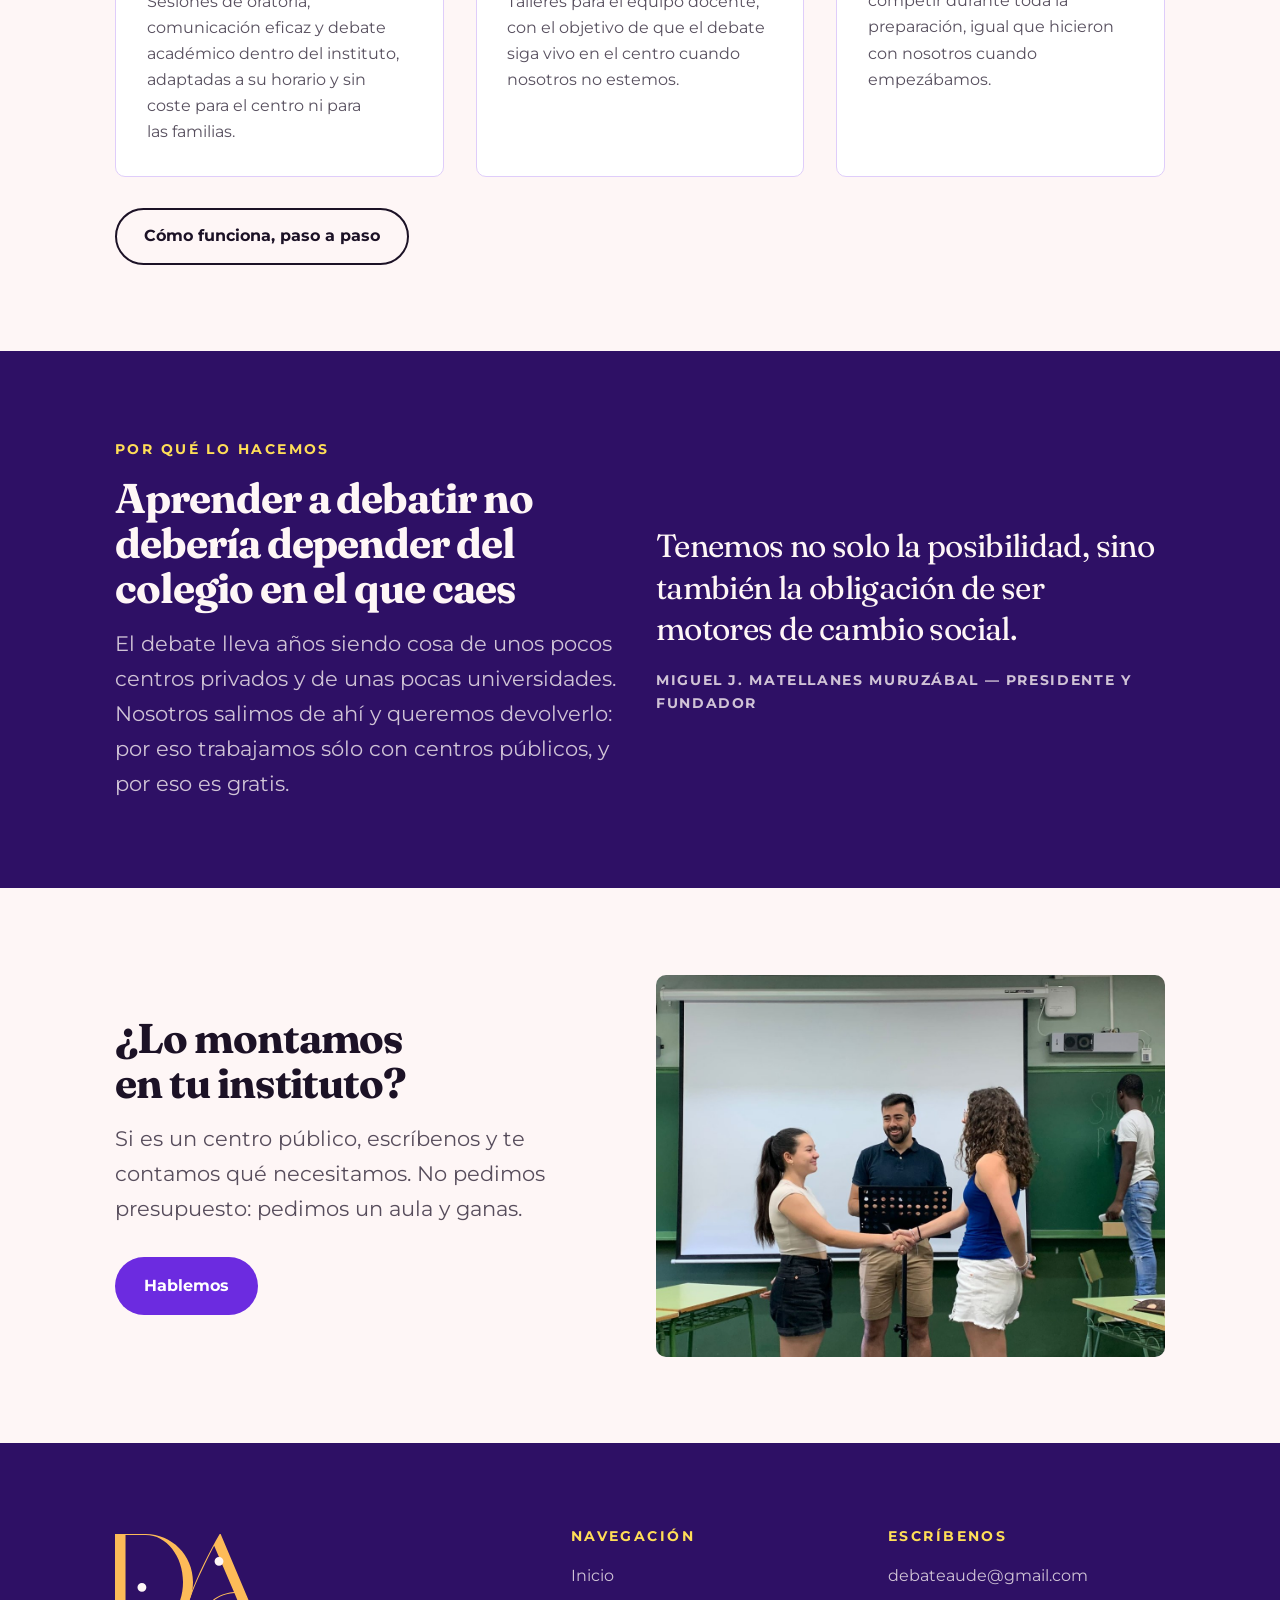
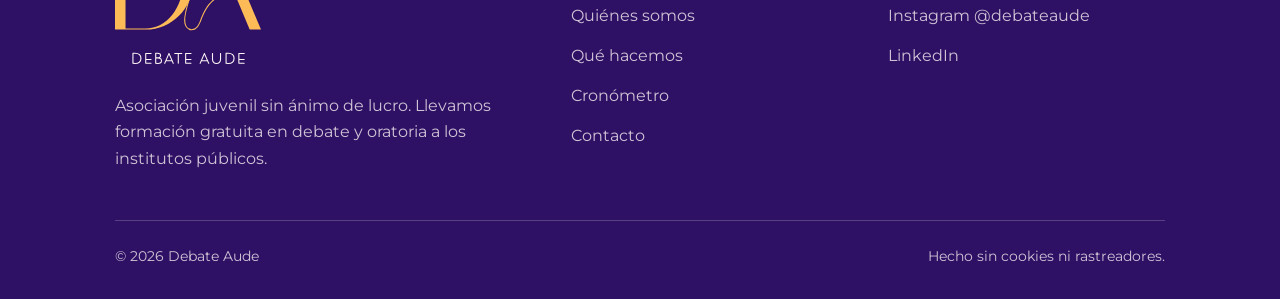
==== commit 1a149ab6: "Conecta el formulario y deja claro que el programa es sólo para la pública Formulario - Endpoint de " ====
--- a/index.html
+++ b/index.html
@@ -4,14 +4,14 @@
 <meta charset="utf-8">
 <meta name="viewport" content="width=device-width, initial-scale=1">
 <title>Debate Aude · Debate y oratoria en institutos públicos</title>
-<meta name="description" content="Asociación juvenil que lleva formación gratuita en debate y oratoria a los institutos públicos y centros de FP de toda España.">
+<meta name="description" content="Asociación juvenil que lleva formación gratuita en debate y oratoria a institutos y centros de FP públicos de toda España.">
 <link rel="canonical" href="https://debateaude.com/">
 <meta name="theme-color" content="#6C2BE0">
 <meta property="og:type" content="website">
 <meta property="og:site_name" content="Debate Aude">
 <meta property="og:locale" content="es_ES">
 <meta property="og:title" content="Debate Aude · Debate y oratoria en institutos públicos">
-<meta property="og:description" content="Asociación juvenil que lleva formación gratuita en debate y oratoria a los institutos públicos y centros de FP de toda España.">
+<meta property="og:description" content="Asociación juvenil que lleva formación gratuita en debate y oratoria a institutos y centros de FP públicos de toda España.">
 <meta property="og:url" content="https://debateaude.com/">
 <meta property="og:image" content="https://debateaude.com/assets/og-debate-aude.png">
 <meta property="og:image:width" content="1200">
@@ -33,7 +33,7 @@
   "logo": "https://debateaude.com/assets/logo-aude.svg",
   "image": "https://debateaude.com/assets/og-debate-aude.png",
   "slogan": "Atrévete a hablar, atrévete a debatir",
-  "description": "Asociación juvenil que imparte formación gratuita en debate y oratoria en institutos públicos y centros de FP de toda España.",
+  "description": "Asociación juvenil que imparte formación gratuita en debate y oratoria exclusivamente en institutos y centros de FP públicos de toda España.",
   "email": "debateaude@gmail.com",
   "areaServed": {"@type": "Country", "name": "España"},
   "sameAs": [
@@ -74,7 +74,7 @@
   <div class="contenedor">
     <h1>Atrévete a hablar.<br><span class="contorno">Atrévete a</span><br><span class="morado">debatir.</span></h1>
     <p>Somos una asociación de debatientes universitarios. Llevamos el debate y
-    la oratoria a los institutos públicos que quieren enseñar a su alumnado a
+    la oratoria únicamente a centros públicos que quieren enseñar a su alumnado a
     hablar y a defender una idea, sin coste alguno para el centro.</p>
     <div class="acciones espacio-arriba">
       <a class="boton boton--primario" href="/contacto.html">Escríbenos</a>
@@ -92,7 +92,7 @@
   <div class="contenedor">
     <div class="encabezado">
       <p class="rotulo">Qué hacemos</p>
-      <h2 id="hacemos-titulo">Qué hacemos en tu instituto</h2>
+      <h2 id="hacemos-titulo">Qué hacemos en tu instituto público</h2>
     </div>
     <div class="rejilla rejilla--3">
       <div class="tarjeta">
@@ -129,7 +129,7 @@
         Aprender a debatir no debería depender del colegio en el que caes</h2>
       <p class="entradilla">El debate lleva años siendo cosa de unos pocos centros
       privados y de unas pocas universidades. Nosotros salimos de ahí y queremos
-      devolverlo: por eso trabajamos con institutos públicos, y por eso es gratis.</p>
+      devolverlo: por eso trabajamos sólo con centros públicos, y por eso es gratis.</p>
     </div>
     <figure class="cita">
       <blockquote><p>Tenemos no solo la posibilidad, sino también la obligación de
@@ -144,8 +144,8 @@
     <div>
       <h2 id="cta-titulo" style="font-size:var(--h2);margin-bottom:1rem">
         ¿Lo montamos en tu instituto?</h2>
-      <p class="entradilla">Escríbenos y te contamos qué necesitamos del centro.
-      No pedimos presupuesto: pedimos un aula y ganas.</p>
+      <p class="entradilla">Si es un centro público, escríbenos y te contamos qué
+      necesitamos. No pedimos presupuesto: pedimos un aula y ganas.</p>
       <div class="acciones espacio-arriba">
         <a class="boton boton--primario" href="/contacto.html">Hablemos</a>
       </div>
--- a/styles.css
+++ b/styles.css
@@ -728,3 +728,87 @@
   padding: clamp(1.5rem, 4vw, 4rem);
 }
 .en-pantalla-completa .tablero__cifra { font-size: min(46vh, 34vw); }
+
+/* Interruptor de turno opcional (refutación cruzada) */
+.crono-bloque__cabecera {
+  display: flex; flex-wrap: wrap; align-items: center;
+  gap: .75rem 1rem; margin-bottom: 1rem;
+}
+.crono-bloque__cabecera .crono-bloque__titulo { margin-bottom: 0; }
+.interruptor {
+  display: inline-flex; align-items: center; gap: .55rem;
+  min-height: 44px; padding: .35rem .95rem .35rem .6rem;
+  border: 2px solid var(--lila-borde);
+  border-radius: 999px;
+  background: #fff;
+  color: var(--tenue);
+  font-size: var(--p-xs); font-weight: 700;
+  letter-spacing: .06em; text-transform: uppercase;
+  cursor: pointer;
+}
+.interruptor:hover { border-color: var(--marca-accion); }
+.interruptor__luz {
+  width: 32px; height: 18px; border-radius: 999px;
+  background: var(--lila-borde);
+  position: relative; flex: none;
+  transition: background-color .15s ease;
+}
+.interruptor__luz::after {
+  content: ""; position: absolute; top: 3px; left: 3px;
+  width: 12px; height: 12px; border-radius: 50%;
+  background: #fff;
+  transition: transform .15s ease;
+}
+.interruptor[aria-pressed="true"] {
+  border-color: var(--marca-accion);
+  color: var(--marca-accion);
+  background: var(--lila-suave);
+}
+.interruptor[aria-pressed="true"] .interruptor__luz { background: var(--marca-accion); }
+.interruptor[aria-pressed="true"] .interruptor__luz::after { transform: translateX(14px); }
+@media (prefers-reduced-motion: reduce) {
+  .interruptor__luz, .interruptor__luz::after { transition: none; }
+}
+
+/* Con cinco turnos la rejilla se reparte distinto */
+@media (min-width: 720px) {
+  .turnos { grid-template-columns: repeat(auto-fit, minmax(9rem, 1fr)); }
+  .tiempos { grid-template-columns: repeat(auto-fit, minmax(9rem, 1fr)); }
+}
+
+/* El enlace de rescate del formulario tiene que verse como enlace */
+.form__estado a { font-weight: 700; text-decoration: underline; text-underline-offset: 3px; }
+
+/* ---------- Preguntas frecuentes ---------- */
+.faq { display: grid; gap: .75rem; max-width: 62rem; }
+.faq__item {
+  border: 1px solid var(--lila-borde);
+  border-radius: var(--radio);
+  background: var(--marca-fondo);
+}
+.faq__item summary {
+  display: flex; align-items: center; justify-content: space-between; gap: 1rem;
+  padding: 1rem 1.2rem;
+  font-family: var(--display);
+  font-size: var(--h3);
+  font-weight: 700;
+  letter-spacing: -.015em;
+  cursor: pointer;
+  list-style: none;
+}
+.faq__item summary::-webkit-details-marker { display: none; }
+.faq__item summary::after {
+  content: "+";
+  font-family: var(--texto);
+  font-size: 1.5rem; font-weight: 400; line-height: 1;
+  color: var(--marca-accion);
+  flex: none;
+}
+.faq__item[open] summary::after { content: "−"; }
+.faq__item summary:hover { color: var(--marca-accion); }
+.faq__item p {
+  padding: 0 1.2rem 1.2rem;
+  font-size: var(--p-sm);
+  color: var(--tenue);
+  max-width: 68ch;
+}
